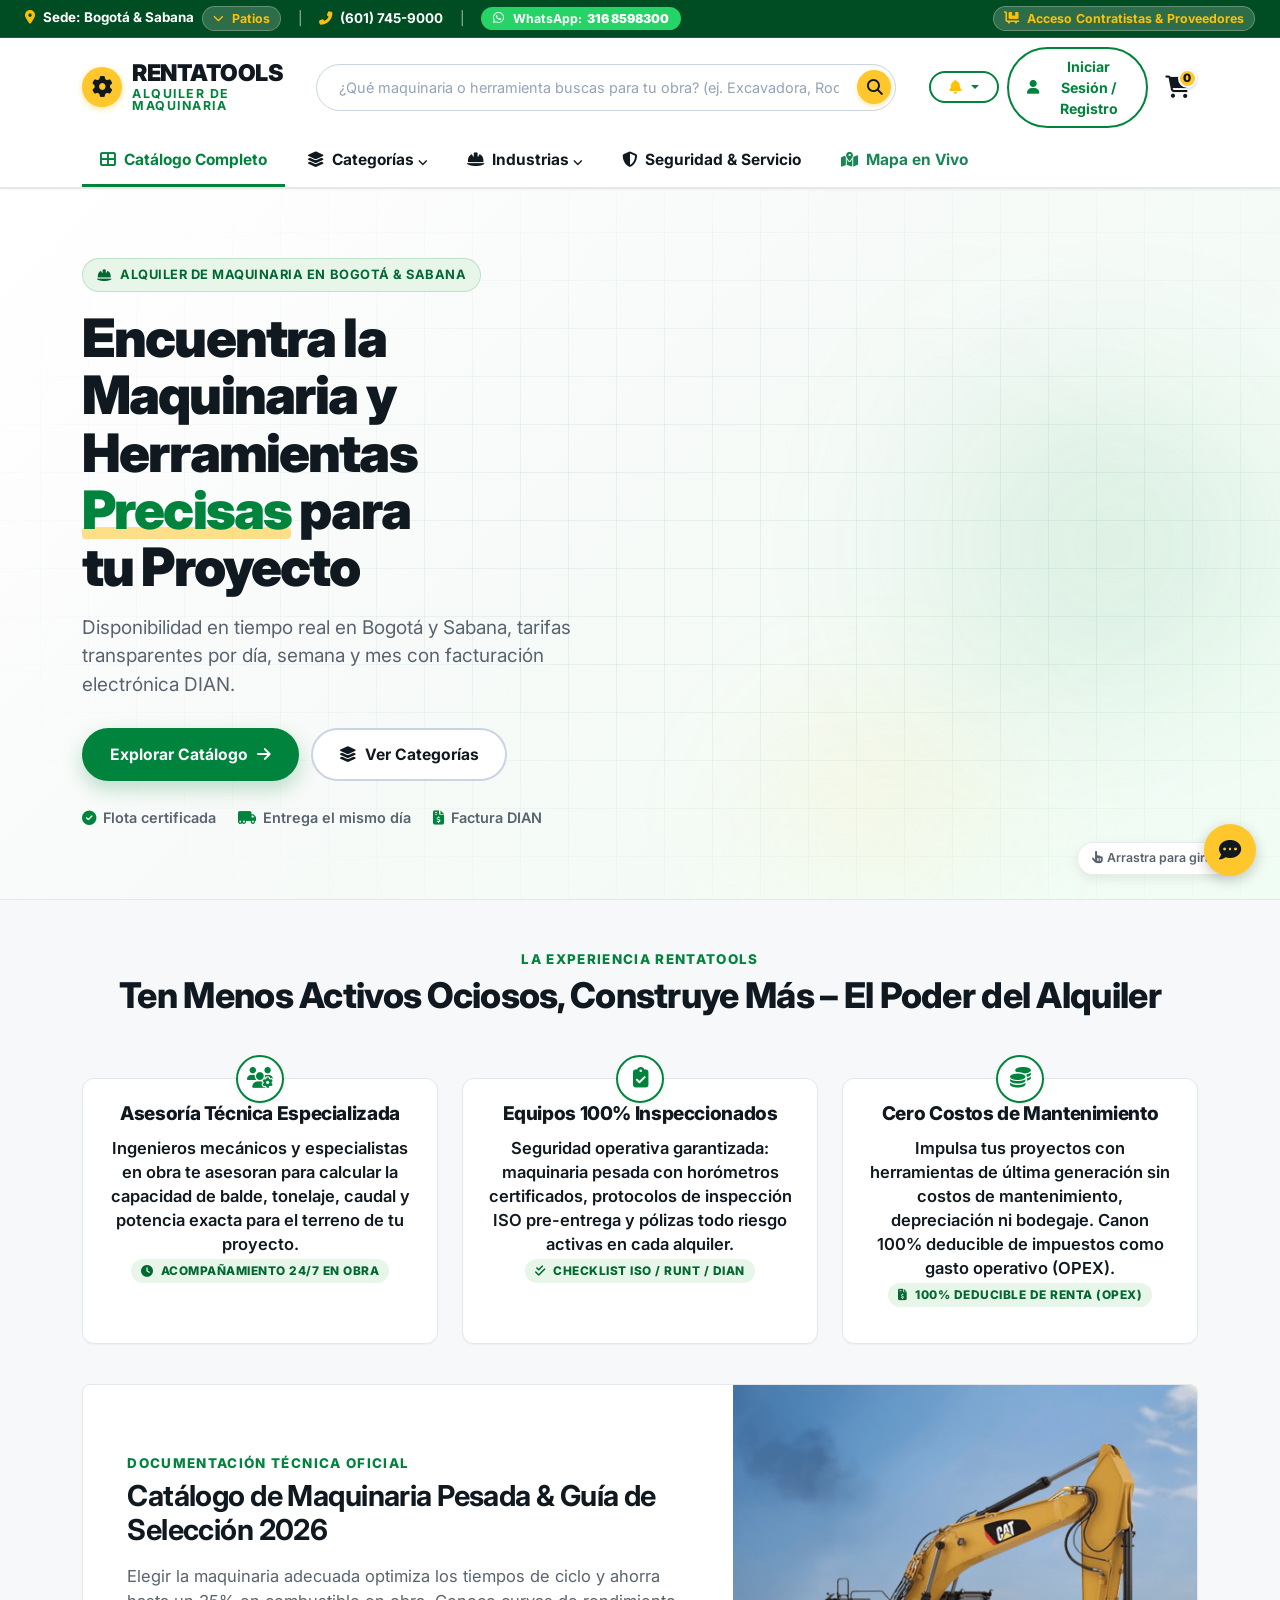
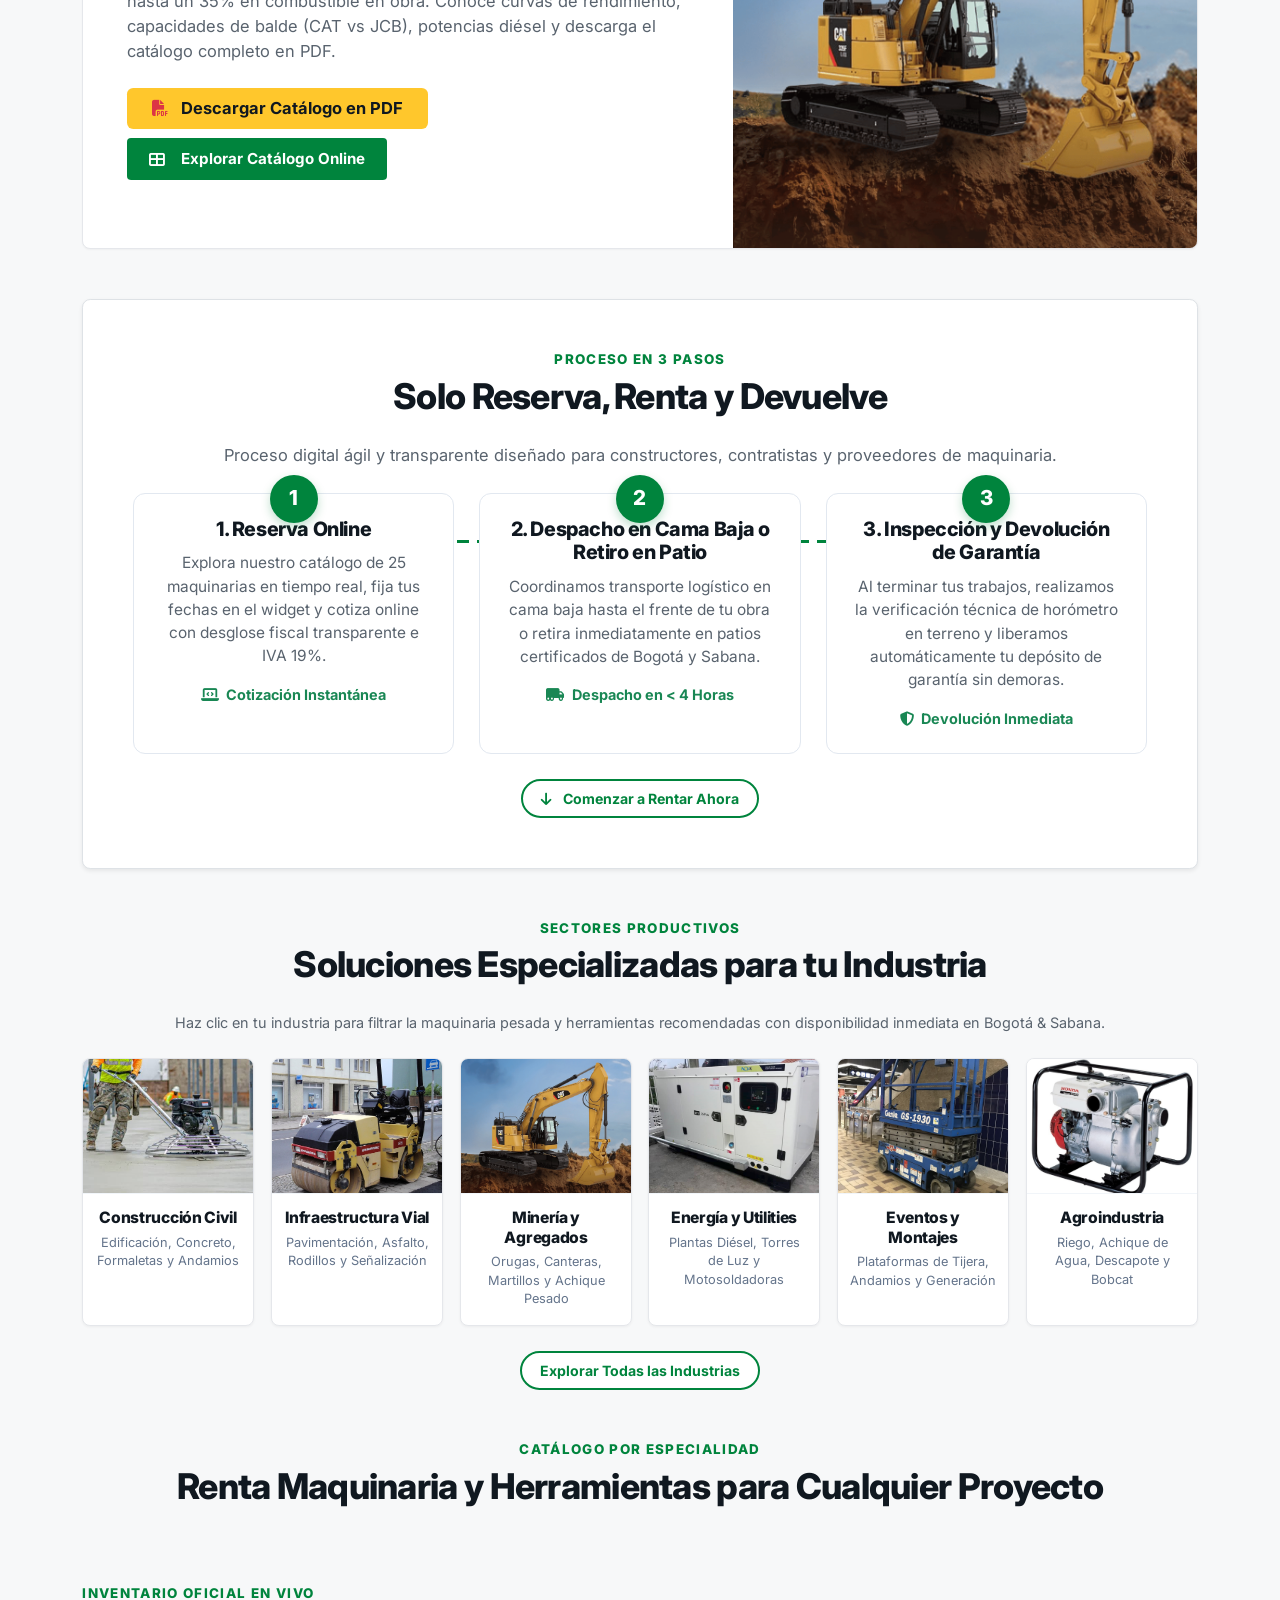
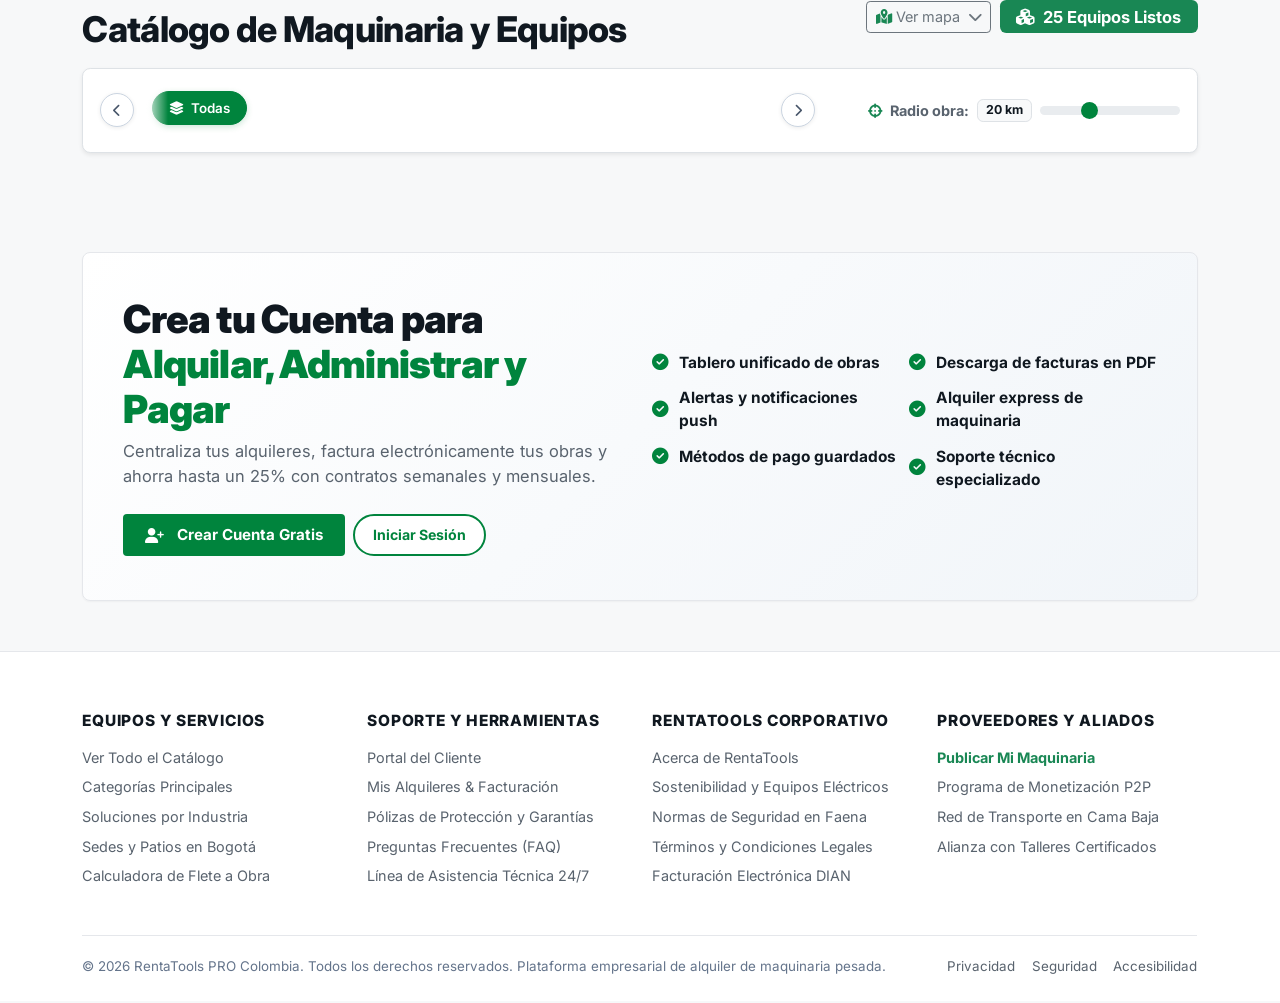
==== frontend/index.html @ a92c47b1 "perf(3d): optimize GLB with Draco compression and enhance Three.js rendering performance" ====
<!DOCTYPE html>
<html lang="es">
<head>
  <meta charset="UTF-8">
  <meta name="viewport" content="width=device-width, initial-scale=1.0">
  <title>RentaTools PRO | Alquiler de Maquinaria Pesada y Herramientas</title>

  <!-- Google Fonts: Inter -->
  <link rel="preconnect" href="https://fonts.googleapis.com">
  <link rel="preconnect" href="https://fonts.gstatic.com" crossorigin>
  <link href="https://fonts.googleapis.com/css2?family=Inter:wght@300;400;500;600;700;800;900&display=swap" rel="stylesheet">

  <!-- Bootstrap 5 CSS -->
  <link href="https://cdn.jsdelivr.net/npm/bootstrap@5.3.3/dist/css/bootstrap.min.css" rel="stylesheet">

  <!-- FontAwesome 6 -->
  <link rel="stylesheet" href="https://cdnjs.cloudflare.com/ajax/libs/font-awesome/6.5.1/css/all.min.css">

  <!-- Leaflet Map CSS -->
  <link rel="stylesheet" href="https://unpkg.com/leaflet@1.9.4/dist/leaflet.css" />

  <!-- SweetAlert2 CSS -->
  <link rel="stylesheet" href="https://cdn.jsdelivr.net/npm/sweetalert2@11/dist/sweetalert2.min.css">

  <!-- Estilos Base y Tema Sunbelt Rentals -->
  <link rel="stylesheet" href="css/style.css">
  <link rel="stylesheet" href="css/sunbelt-theme.css?v=3">

  <!-- Three.js (Modelo 3D del Hero) vía Import Map -->
  <script type="importmap">
    {
      "imports": {
        "three": "https://cdn.jsdelivr.net/npm/three@0.170.0/build/three.module.js",
        "three/addons/": "https://cdn.jsdelivr.net/npm/three@0.170.0/examples/jsm/"
      }
    }
  </script>
</head>
<body>

  <!-- ==================== 1. BARRA SUPERIOR DE UTILIDADES (UTILITY BAR) ==================== -->
  <div class="sb-utility-bar">
    <div class="container-fluid px-3 px-xl-4 d-flex justify-content-between align-items-center">
      <div class="d-flex align-items-center gap-2 gap-md-3 text-nowrap">
        <a href="#" onclick="App.showCoverageModal(); return false;" class="text-white text-decoration-none sb-utility-hover text-nowrap" title="Ver patios y zonas de cobertura en Bogotá y Sabana">
          <i class="fa fa-map-marker-alt text-warning me-1"></i>
          <span class="d-none d-sm-inline"><strong>Sede:</strong> </span><strong>Bogotá & Sabana</strong>
          <span class="sb-utility-badge text-warning ms-1 d-none d-sm-inline-flex"><i class="fa fa-chevron-down me-1" style="font-size: 0.65rem;"></i>Patios</span>
        </a>
        <span class="d-none d-md-inline text-white-50">|</span>
        <a href="tel:6017459000" class="text-white text-decoration-none d-none d-md-inline sb-utility-hover text-nowrap" title="Llamar a línea de atención en obras">
          <i class="fa fa-phone-alt text-warning me-1"></i> <span class="d-none d-xxl-inline">Línea Obras: </span><strong>(601) 745-9000</strong>
        </a>
        <span class="d-none d-lg-inline text-white-50">|</span>
        <a href="https://wa.me/573168598300?text=Hola,%20quisiera%20reportar%20un%20insidente%20con%20la%20pagina%20y/o%20con%20mi%20producto.%20Muchas%20gracias!!" target="_blank" rel="noopener" class="d-none d-lg-inline-flex sb-whatsapp-btn text-nowrap" title="Chatear con asesor técnico por WhatsApp">
          <i class="fab fa-whatsapp me-1"></i> WhatsApp: <strong>316 8598300</strong>
        </a>
      </div>
      <div class="d-flex align-items-center gap-2 gap-md-3 text-nowrap">
        <a href="#" onclick="App.navigateToSection('section-industries'); return false;" class="d-none d-xxl-inline text-white text-decoration-none sb-utility-hover text-nowrap">
          <i class="fa fa-hard-hat text-warning me-1"></i> Soluciones por Industria
        </a>
        <span class="d-none d-xxl-inline text-white-50">|</span>
        <a href="#" onclick="App.handleContractorQuickAccess(); return false;" class="sb-utility-badge text-warning text-decoration-none text-nowrap" title="Acceso para contratistas y empresas de maquinaria">
          <i class="fa fa-dolly-flatbed me-1"></i> <span class="d-none d-xl-inline">Acceso </span><span class="d-none d-md-inline">Contratistas & </span>Proveedores
        </a>
      </div>
    </div>
  </div>

  <!-- ==================== 2. NAVBAR PRINCIPAL (MAIN HEADER) ==================== -->
  <header class="sb-main-nav">
    <div class="container-xl py-2">
      <div class="d-flex align-items-center justify-content-between gap-3">
        
        <!-- Logo RentaTools -->
        <a class="sb-logo-container" href="#" onclick="App.switchView('catalog'); return false;">
          <div class="sb-logo-icon">
            <i class="fa fa-cog"></i>
          </div>
          <div class="sb-logo-text">
            RENTATOOLS
            <span>ALQUILER DE MAQUINARIA</span>
          </div>
        </a>

        <!-- Buscador Central Tipo Píldora -->
        <div class="sb-search-form d-none d-md-block flex-grow-1 mx-3">
          <input type="text" id="search-input" class="sb-search-input" placeholder="¿Qué maquinaria o herramienta buscas para tu obra? (ej. Excavadora, Rodillo, Planta)..." autocomplete="off">
          <button class="sb-search-btn" type="button" title="Buscar">
            <i class="fa fa-search"></i>
          </button>
        </div>

        <!-- Acciones del Usuario a la Derecha -->
        <div class="d-flex align-items-center gap-2">
          
          <!-- Campana de Notificaciones -->
          <div class="dropdown">
            <button class="btn btn-sb-pill-outline p-2 px-3 dropdown-toggle" type="button" id="notifDropdown" data-bs-toggle="dropdown" data-bs-auto-close="outside" aria-expanded="false">
              <i class="fa fa-bell text-warning"></i>
              <span id="notif-badge" class="badge bg-danger rounded-pill ms-1" style="display: none;">0</span>
            </button>
            <div class="dropdown-menu dropdown-menu-end shadow-lg p-0" style="min-width: 300px; border-radius: 8px;">
              <div class="d-flex justify-content-between align-items-center px-3 py-2 border-bottom">
                <strong class="small"><i class="fa fa-bell text-warning me-1"></i> Notificaciones</strong>
                <button type="button" class="btn btn-link btn-sm text-decoration-none p-0" onclick="RealtimeManager.clearNotifications(); return false;">
                  <small>Limpiar</small>
                </button>
              </div>
              <ul class="list-unstyled mb-0 p-2" id="notif-list" style="max-height: 250px; overflow-y: auto;">
                <li class="dropdown-item text-muted text-center py-2 small">Sin notificaciones</li>
              </ul>
            </div>
          </div>

          <!-- Acciones Invitado -->
          <div id="nav-guest-actions" class="d-flex gap-2">
            <button class="btn-sb-pill-outline" onclick="App.openAuthModal('login')">
              <i class="fa fa-user me-1"></i> Iniciar Sesión / Registro
            </button>
          </div>

          <!-- Botón rápido Añadir Maquinaria para Proveedor -->
          <button class="sb-nav-add-tool-pill d-none" id="nav-add-tool-btn" style="display: none !important;" onclick="App.openAddToolModal()">
            <i class="fa fa-plus-circle me-1"></i> Añadir Maquinaria
          </button>

          <!-- Acciones de Usuario Logueado (Menú Dinámico) -->
          <div id="nav-user-actions" class="dropdown" style="display: none;">
            <button class="btn btn-sb-pill-outline dropdown-toggle d-flex align-items-center gap-2" type="button" id="userMenuBtn" data-bs-toggle="dropdown" aria-expanded="false">
              <span class="badge rounded-circle d-flex align-items-center justify-content-center fw-bold" id="nav-user-avatar" style="width: 28px; height: 28px; background-color: var(--sb-green); color: #fff; font-size: 0.85rem;">U</span>
              <span class="text-truncate fw-bold" id="nav-user-short-name" style="max-width: 120px;">Usuario</span>
              <span id="nav-user-role-badge-pill" class="badge rounded-pill bg-light text-dark border ms-1" style="font-size: 0.7rem;">ROL</span>
            </button>
            <ul class="dropdown-menu dropdown-menu-end shadow-lg p-2" aria-labelledby="userMenuBtn" style="border-radius: 10px; min-width: 250px;">
              <li class="px-3 py-2 border-bottom mb-2 bg-light rounded-top">
                <div class="fw-bold text-dark text-truncate" id="nav-user-dropdown-name">Nombre de Usuario</div>
                <div class="d-flex justify-content-between align-items-center mt-1">
                  <span class="small text-muted text-truncate me-2" id="nav-user-dropdown-email">correo@rentatools.com</span>
                  <span id="nav-user-role-badge" class="badge bg-success">CLIENTE</span>
                </div>
              </li>
              <li id="dropdown-client-item">
                <a class="dropdown-item py-2 d-flex align-items-center gap-2" href="#" onclick="App.switchView('client-dashboard'); return false;">
                  <i class="fa fa-history text-success" style="width: 18px;"></i>
                  <span id="dropdown-client-label">Mis Alquileres & Facturas</span>
                </a>
              </li>
              <li id="dropdown-provider-item" style="display: none;">
                <a class="dropdown-item py-2 d-flex align-items-center gap-2" href="#" onclick="App.handleProviderDashboardAccess(); return false;">
                  <i class="fa fa-dolly-flatbed text-warning" style="width: 18px;"></i>
                  <span>Gestión Proveedor</span>
                </a>
              </li>
              <li id="dropdown-add-tool-item" style="display: none;">
                <a class="dropdown-item py-2 d-flex align-items-center gap-2 text-success fw-bold" href="#" onclick="App.handleAddToolAccess(); return false;">
                  <i class="fa fa-plus-circle" style="width: 18px;"></i>
                  <span>Añadir Maquinaria</span>
                </a>
              </li>
              <li id="dropdown-admin-item" style="display: none;">
                <a class="dropdown-item py-2 d-flex align-items-center gap-2 text-primary" href="#" onclick="App.switchView('admin-dashboard'); return false;">
                  <i class="fa fa-chart-line" style="width: 18px;"></i>
                  <span>Panel Administrador</span>
                </a>
              </li>
              <li><hr class="dropdown-divider my-2"></li>
              <li>
                <a class="dropdown-item py-2 d-flex align-items-center gap-2 text-danger fw-bold" href="#" onclick="App.logout(); return false;">
                  <i class="fa fa-sign-out-alt" style="width: 18px;"></i>
                  <span>Cerrar Sesión</span>
                </a>
              </li>
            </ul>
          </div>

          <!-- Carrito de Alquiler -->
          <a href="#" class="sb-cart-btn" onclick="App.openCartModal(); return false;" title="Ver mi carrito de alquiler">
            <i class="fa fa-shopping-cart"></i>
            <span class="sb-cart-badge" id="sb-cart-count">0</span>
          </a>

        </div>
      </div>
      <!-- Buscador en Móvil (Píldora con botón amarillo Sunbelt) -->
      <div class="d-md-none pt-2 pb-1">
        <div class="sb-search-form">
          <input type="text" id="search-input-mobile" class="sb-search-input" placeholder="¿Qué maquinaria o equipo buscas?..." oninput="const mVal = this.value; const s = document.getElementById('search-input'); if(s) s.value = mVal; App.filterTools(mVal);" autocomplete="off">
          <button class="sb-search-btn" type="button" title="Buscar" onclick="document.getElementById('search-input-mobile').focus();">
            <i class="fa fa-search"></i>
          </button>
        </div>
      </div>
    </div>

    <!-- ==================== 3. SUBNAV / MENÚ DE CATEGORÍAS ==================== -->
    <div class="sb-subnav">
      <div class="container-xl">
        <ul class="sb-subnav-list">
          <li><a href="#" class="sb-subnav-link active" onclick="App.navigateToSection('section-catalog'); return false;"><i class="fa fa-th-large me-1"></i> Catálogo Completo</a></li>
          <li class="sb-nav-hover-dropdown dropdown position-relative">
            <a href="#" class="sb-subnav-link" onclick="App.navigateToSection('section-directory'); return false;"><i class="fa fa-layer-group me-1"></i> Categorías ⌵</a>
            <ul class="dropdown-menu sb-nav-hover-menu shadow-lg" id="nav-categories-dropdown"></ul>
          </li>
          <li class="sb-nav-hover-dropdown dropdown position-relative">
            <a href="#" class="sb-subnav-link" onclick="App.navigateToSection('section-industries'); return false;"><i class="fa fa-hard-hat me-1"></i> Industrias ⌵</a>
            <ul class="dropdown-menu sb-nav-hover-menu shadow-lg" id="nav-industries-dropdown"></ul>
          </li>
          <li><a href="#" class="sb-subnav-link" onclick="App.navigateToSection('section-experience'); return false;"><i class="fa fa-shield-alt me-1"></i> Seguridad & Servicio</a></li>
          <li><a href="#" class="sb-subnav-link text-success fw-bold" onclick="App.navigateToSection('section-map'); return false;"><i class="fa fa-map-marked-alt me-1"></i> Mapa en Vivo</a></li>
          <li id="nav-client-tab-link" style="display: none;"><a href="#" class="sb-subnav-link" onclick="App.switchView('client-dashboard'); return false;">Mis Alquileres</a></li>
          <li id="nav-provider-tab-link" style="display: none;"><a href="#" class="sb-subnav-link text-warning fw-bold" onclick="App.switchView('provider-dashboard'); return false;">Portal Proveedor</a></li>
        </ul>
      </div>
    </div>
  </header>

  <!-- ==================== VISTA 1: CATÁLOGO Y HOME SUNBELT ==================== -->
  <div id="view-catalog" class="app-view">

    <!-- ==================== 4. HERO A PANTALLA COMPLETA CON RETROEXCAVADORA 3D ==================== -->
    <section class="sb-hero sb-hero-3d" id="sb-hero">
      <!-- Fondo minimalista: degradado de marca + cuadrícula técnica tenue + halos de luz -->
      <div class="sb-hero-bg" aria-hidden="true">
        <span class="sb-hero-glow sb-hero-glow-green"></span>
        <span class="sb-hero-glow sb-hero-glow-yellow"></span>
      </div>

      <!-- Escenario 3D interactivo (Three.js): abarca el lateral derecho de forma fluida sin división de columnas -->
      <div id="hero-3d-canvas" class="sb-hero-3d-stage" role="img" aria-label="Modelo 3D interactivo de una retroexcavadora"></div>

      <!-- Contenedor del contenido textual alineado a la izquierda -->
      <div class="container-xl sb-hero-container">
        <div class="sb-hero-copy">
          <span class="sb-hero-eyebrow sb-unfold-down"><i class="fa fa-hard-hat me-2"></i>Alquiler de maquinaria en Bogotá &amp; Sabana</span>
          <h1 class="sb-hero-title sb-unfold-down">Encuentra la Maquinaria y Herramientas <span class="sb-hero-highlight">Precisas</span> para tu Proyecto</h1>
          <p class="sb-hero-lead sb-unfold-lead">Disponibilidad en tiempo real en Bogotá y Sabana, tarifas transparentes por día, semana y mes con facturación electrónica DIAN.</p>

          <div class="sb-hero-actions sb-unfold-lead">
            <a href="#section-catalog" class="sb-hero-btn sb-hero-btn-primary" onclick="App.navigateToSection('section-catalog'); return false;">
              Explorar Catálogo <i class="fa fa-arrow-right ms-2"></i>
            </a>
            <a href="#section-directory" class="sb-hero-btn sb-hero-btn-outline" onclick="App.navigateToSection('section-directory'); return false;">
              <i class="fa fa-layer-group me-2"></i>Ver Categorías
            </a>
          </div>

          <ul class="sb-hero-trust sb-unfold-lead">
            <li><i class="fa fa-check-circle"></i> Flota certificada</li>
            <li><i class="fa fa-truck-moving"></i> Entrega el mismo día</li>
            <li><i class="fa fa-file-invoice-dollar"></i> Factura DIAN</li>
          </ul>
        </div>
      </div>

      <span class="sb-hero-3d-hint" aria-hidden="true"><i class="fa fa-hand-pointer me-1"></i>Arrastra para girar</span>
    </section>

    <main class="container-xl my-5">

      <!-- ==================== 6. SECCIÓN "THE RENTATOOLS EXPERIENCE" ==================== -->
      <section class="mb-5" id="section-experience">
        <div class="text-center mb-4">
          <span class="sb-section-eyebrow">LA EXPERIENCIA RENTATOOLS</span>
          <h2 class="sb-section-title">Ten Menos Activos Ociosos, Construye Más – El Poder del Alquiler</h2>
        </div>

        <div class="row g-4 sb-value-cards-container">
          <!-- Tarjeta 1: Asesoría Técnica -->
          <div class="col-12 col-md-4">
            <div class="sb-value-card">
              <div class="sb-value-icon-circle">
                <i class="fa fa-users-cog"></i>
              </div>
              <h4 class="sb-value-title">Asesoría Técnica Especializada</h4>
              <p class="sb-value-card-text">Ingenieros mecánicos y especialistas en obra te asesoran para calcular la capacidad de balde, tonelaje, caudal y potencia exacta para el terreno de tu proyecto.</p>
              <span class="sb-value-tag"><i class="fa fa-clock me-1"></i> Acompañamiento 24/7 en Obra</span>
            </div>
          </div>

          <!-- Tarjeta 2: Equipos Inspeccionados -->
          <div class="col-12 col-md-4">
            <div class="sb-value-card">
              <div class="sb-value-icon-circle">
                <i class="fa fa-clipboard-check"></i>
              </div>
              <h4 class="sb-value-title">Equipos 100% Inspeccionados</h4>
              <p class="sb-value-card-text">Seguridad operativa garantizada: maquinaria pesada con horómetros certificados, protocolos de inspección ISO pre-entrega y pólizas todo riesgo activas en cada alquiler.</p>
              <span class="sb-value-tag"><i class="fa fa-check-double me-1"></i> Checklist ISO / RUNT / DIAN</span>
            </div>
          </div>

          <!-- Tarjeta 3: Cero Mantenimiento -->
          <div class="col-12 col-md-4">
            <div class="sb-value-card">
              <div class="sb-value-icon-circle">
                <i class="fa fa-coins"></i>
              </div>
              <h4 class="sb-value-title">Cero Costos de Mantenimiento</h4>
              <p class="sb-value-card-text">Impulsa tus proyectos con herramientas de última generación sin costos de mantenimiento, depreciación ni bodegaje. Canon 100% deducible de impuestos como gasto operativo (OPEX).</p>
              <span class="sb-value-tag"><i class="fa fa-file-invoice-dollar me-1"></i> 100% Deducible de Renta (OPEX)</span>
            </div>
          </div>
        </div>

        <!-- Split Banner Guía Técnica & Descarga Catálogo PDF -->
        <div class="sb-split-banner">
          <div class="row g-0 align-items-center">
            <div class="col-12 col-md-7 sb-split-banner-content">
              <span class="sb-section-eyebrow">DOCUMENTACIÓN TÉCNICA OFICIAL</span>
              <h3 class="fw-bold text-dark mb-3">Catálogo de Maquinaria Pesada & Guía de Selección 2026</h3>
              <p class="text-muted mb-4">Elegir la maquinaria adecuada optimiza los tiempos de ciclo y ahorra hasta un 35% en combustible en obra. Conoce curvas de rendimiento, capacidades de balde (CAT vs JCB), potencias diésel y descarga el catálogo completo en PDF.</p>
              <div class="d-flex flex-wrap gap-2">
                <button type="button" class="btn btn-sb-yellow text-dark fw-bold px-4 py-2" onclick="App.downloadCatalogPdf()">
                  <i class="fa fa-file-pdf text-danger me-2"></i> Descargar Catálogo en PDF
                </button>
                <a href="#section-catalog" class="btn btn-sb-green px-4 py-2">
                  <i class="fa fa-th-large me-2"></i> Explorar Catálogo Online
                </a>
              </div>
            </div>
            <div class="col-12 col-md-5">
              <img src="assets/img/machinery/Retroexcavadora-Oruga-CAT-320D.png" alt="Excavadora de Oruga CAT 320D" class="sb-split-banner-img">
            </div>
          </div>
        </div>
      </section>

      <!-- ==================== 7. SECCIÓN "JUST RESERVE, RENT AND RETURN" (TIMELINE) ==================== -->
      <section class="sb-steps-section bg-white p-4 p-md-5 rounded-3 border mb-5 shadow-sm">
        <div class="text-center mb-4">
          <span class="sb-section-eyebrow">PROCESO EN 3 PASOS</span>
          <h2 class="sb-section-title">Solo Reserva, Renta y Devuelve</h2>
          <p class="text-muted">Proceso digital ágil y transparente diseñado para constructores, contratistas y proveedores de maquinaria.</p>
        </div>

        <div class="row g-4 sb-steps-timeline">
          <!-- Paso 1 -->
          <div class="col-12 col-md-4">
            <div class="sb-step-card">
              <div class="sb-step-badge">1</div>
              <h4 class="sb-step-title">1. Reserva Online</h4>
              <p class="sb-step-desc">Explora nuestro catálogo de 25 maquinarias en tiempo real, fija tus fechas en el widget y cotiza online con desglose fiscal transparente e IVA 19%.</p>
              <div class="mt-3 text-success small fw-bold"><i class="fa fa-laptop-code me-1"></i> Cotización Instantánea</div>
            </div>
          </div>
          <!-- Paso 2 -->
          <div class="col-12 col-md-4">
            <div class="sb-step-card">
              <div class="sb-step-badge">2</div>
              <h4 class="sb-step-title">2. Despacho en Cama Baja o Retiro en Patio</h4>
              <p class="sb-step-desc">Coordinamos transporte logístico en cama baja hasta el frente de tu obra o retira inmediatamente en patios certificados de Bogotá y Sabana.</p>
              <div class="mt-3 text-success small fw-bold"><i class="fa fa-truck-moving me-1"></i> Despacho en &lt; 4 Horas</div>
            </div>
          </div>
          <!-- Paso 3 -->
          <div class="col-12 col-md-4">
            <div class="sb-step-card">
              <div class="sb-step-badge">3</div>
              <h4 class="sb-step-title">3. Inspección y Devolución de Garantía</h4>
              <p class="sb-step-desc">Al terminar tus trabajos, realizamos la verificación técnica de horómetro en terreno y liberamos automáticamente tu depósito de garantía sin demoras.</p>
              <div class="mt-3 text-success small fw-bold"><i class="fa fa-shield-alt me-1"></i> Devolución Inmediata</div>
            </div>
          </div>
        </div>

        <div class="text-center mt-4">
          <a href="#section-catalog" class="btn-sb-pill-outline px-4 py-2">
            <i class="fa fa-arrow-down me-1"></i> Comenzar a Rentar Ahora
          </a>
        </div>
      </section>

      <!-- ==================== 8. SOLUCIONES POR INDUSTRIA (6 TARJETAS INTERACTIVAS) ==================== -->
      <section class="mb-5" id="section-industries">
        <div class="text-center mb-4">
          <span class="sb-section-eyebrow">SECTORES PRODUCTIVOS</span>
          <h2 class="sb-section-title">Soluciones Especializadas para tu Industria</h2>
          <p class="text-muted small">Haz clic en tu industria para filtrar la maquinaria pesada y herramientas recomendadas con disponibilidad inmediata en Bogotá & Sabana.</p>
        </div>

        <div class="row g-3">
          <!-- 1. Construcción Civil -->
          <div class="col-6 col-md-4 col-lg-2">
            <div class="sb-industry-card sb-unfold-item" style="--unfold-delay: 0ms;" data-industry="construccion-civil" onclick="App.filterByIndustry('construccion-civil')">
              <div class="sb-industry-img-wrap">
                <img src="assets/img/machinery/allanadora-concreto.jpeg" alt="Construcción Civil" class="sb-industry-img">
              </div>
              <div class="sb-industry-body">
                <h5 class="sb-industry-title">Construcción Civil</h5>
                <p class="sb-industry-subtitle">Edificación, Concreto, Formaletas y Andamios</p>
              </div>
            </div>
          </div>

          <!-- 2. Infraestructura Vial -->
          <div class="col-6 col-md-4 col-lg-2">
            <div class="sb-industry-card sb-unfold-item" style="--unfold-delay: 70ms;" data-industry="infraestructura-vial" onclick="App.filterByIndustry('infraestructura-vial')">
              <div class="sb-industry-img-wrap">
                <img src="assets/img/machinery/rodillo-compactador.jpg" alt="Infraestructura Vial" class="sb-industry-img">
              </div>
              <div class="sb-industry-body">
                <h5 class="sb-industry-title">Infraestructura Vial</h5>
                <p class="sb-industry-subtitle">Pavimentación, Asfalto, Rodillos y Señalización</p>
              </div>
            </div>
          </div>

          <!-- 3. Minería y Agregados -->
          <div class="col-6 col-md-4 col-lg-2">
            <div class="sb-industry-card sb-unfold-item" style="--unfold-delay: 140ms;" data-industry="mineria-agregados" onclick="App.filterByIndustry('mineria-agregados')">
              <div class="sb-industry-img-wrap">
                <img src="assets/img/machinery/Retroexcavadora-Oruga-CAT-320D.png" alt="Minería y Agregados" class="sb-industry-img">
              </div>
              <div class="sb-industry-body">
                <h5 class="sb-industry-title">Minería y Agregados</h5>
                <p class="sb-industry-subtitle">Orugas, Canteras, Martillos y Achique Pesado</p>
              </div>
            </div>
          </div>

          <!-- 4. Energía y Utilities -->
          <div class="col-6 col-md-4 col-lg-2">
            <div class="sb-industry-card sb-unfold-item" style="--unfold-delay: 210ms;" data-industry="energia-utilities" onclick="App.filterByIndustry('energia-utilities')">
              <div class="sb-industry-img-wrap">
                <img src="assets/img/machinery/planta-electrica-cummins.jpg" alt="Energía y Utilities" class="sb-industry-img">
              </div>
              <div class="sb-industry-body">
                <h5 class="sb-industry-title">Energía y Utilities</h5>
                <p class="sb-industry-subtitle">Plantas Diésel, Torres de Luz y Motosoldadoras</p>
              </div>
            </div>
          </div>

          <!-- 5. Eventos y Montajes -->
          <div class="col-6 col-md-4 col-lg-2">
            <div class="sb-industry-card sb-unfold-item" style="--unfold-delay: 280ms;" data-industry="eventos-montajes" onclick="App.filterByIndustry('eventos-montajes')">
              <div class="sb-industry-img-wrap">
                <img src="assets/img/machinery/plataforma-tijera.jpg" alt="Eventos y Montajes" class="sb-industry-img">
              </div>
              <div class="sb-industry-body">
                <h5 class="sb-industry-title">Eventos y Montajes</h5>
                <p class="sb-industry-subtitle">Plataformas de Tijera, Andamios y Generación</p>
              </div>
            </div>
          </div>

          <!-- 6. Agroindustria -->
          <div class="col-6 col-md-4 col-lg-2">
            <div class="sb-industry-card sb-unfold-item" style="--unfold-delay: 350ms;" data-industry="agroindustria" onclick="App.filterByIndustry('agroindustria')">
              <div class="sb-industry-img-wrap">
                <img src="assets/img/machinery/motobomba-lodos.jpg" alt="Agroindustria" class="sb-industry-img">
              </div>
              <div class="sb-industry-body">
                <h5 class="sb-industry-title">Agroindustria</h5>
                <p class="sb-industry-subtitle">Riego, Achique de Agua, Descapote y Bobcat</p>
              </div>
            </div>
          </div>
        </div>

        <div class="text-center mt-4">
          <a href="#" onclick="App.navigateToSection('section-catalog'); return false;" class="btn-sb-pill-outline px-4 py-2">
            Explorar Todas las Industrias
          </a>
        </div>
      </section>

      <!-- ==================== 9. DIRECTORIO VISUAL DE CATEGORÍAS (GRID) ==================== -->
      <section class="mb-5" id="section-directory">
        <div class="text-center mb-3">
          <span class="sb-section-eyebrow">CATÁLOGO POR ESPECIALIDAD</span>
          <h2 class="sb-section-title">Renta Maquinaria y Herramientas para Cualquier Proyecto</h2>
        </div>

        <!-- Grid de Categorías Dinámicas / Frecuentes -->
        <div class="sb-category-grid" id="sb-category-grid">
          <!-- Renderizado dinámicamente o con categorías oficiales -->
        </div>
      </section>

      <!-- ==================== 10. CATÁLOGO EN TIEMPO REAL (HORIZONTE SUNBELT) ==================== -->
      <section class="mb-5" id="section-catalog">
        <div class="d-flex justify-content-between align-items-center mb-3 flex-wrap gap-2">
          <div>
            <span class="sb-section-eyebrow">INVENTARIO OFICIAL EN VIVO</span>
            <h2 class="sb-section-title mb-0">Catálogo de Maquinaria y Equipos</h2>
          </div>
          <div class="d-flex align-items-center gap-2">
            <button class="btn btn-outline-secondary btn-sm d-flex align-items-center gap-1" type="button" data-bs-toggle="collapse" data-bs-target="#map-collapse-container" aria-expanded="false" aria-controls="map-collapse-container" id="btn-toggle-map">
              <i class="fa fa-map-marked-alt text-success"></i>
              <span id="map-toggle-status">Ver mapa</span>
              <i class="fa fa-chevron-down ms-1" id="map-toggle-chevron"></i>
            </button>
            <span class="badge bg-success px-3 py-2 fs-6">
              <i class="fa fa-cubes me-1"></i> <span id="tools-counter-num">25</span> Equipos Listos
            </span>
          </div>
        </div>

        <!-- Filtros Rápidos y Radio de Cobertura -->
        <div class="bg-white border rounded-3 p-3 mb-4 shadow-sm">
          <div class="row g-3 align-items-center">
            <!-- Píldoras de Categorías con navegación suave y sin scrollbar visible -->
            <div class="col-12 col-lg-8">
              <div class="category-pills-wrapper">
                <button class="sb-pill-nav-btn sb-pill-nav-prev" type="button" aria-label="Anterior" onclick="App.scrollCategoryPills(-220)" title="Ver categorías anteriores" style="display: inline-flex; align-items: center; justify-content: center; width: 34px; height: 34px; min-width: 34px; border-radius: 50%; border: 1px solid #cbd5e1; background: #ffffff; color: #475569; cursor: pointer; flex-shrink: 0; box-shadow: 0 1px 3px rgba(0,0,0,0.1); padding: 0;">
                  <i class="fa fa-chevron-left" aria-hidden="true"></i>
                </button>
                <div class="category-pills-scroll-area">
                  <div class="category-pills" id="category-pills-container" style="overflow-x: auto; scrollbar-width: none; -ms-overflow-style: none;">
                    <div class="category-pill active" data-category="TODAS"><i class="fa fa-layer-group me-1"></i> Todas</div>
                  </div>
                </div>
                <button class="sb-pill-nav-btn sb-pill-nav-next" type="button" aria-label="Siguiente" onclick="App.scrollCategoryPills(220)" title="Ver más categorías" style="display: inline-flex; align-items: center; justify-content: center; width: 34px; height: 34px; min-width: 34px; border-radius: 50%; border: 1px solid #cbd5e1; background: #ffffff; color: #475569; cursor: pointer; flex-shrink: 0; box-shadow: 0 1px 3px rgba(0,0,0,0.1); padding: 0;">
                  <i class="fa fa-chevron-right" aria-hidden="true"></i>
                </button>
              </div>
            </div>

            <!-- Slider Cobertura Geográfica -->
            <div class="col-12 col-lg-4">
              <div class="d-flex align-items-center justify-content-lg-end gap-2">
                <span class="small text-muted fw-bold"><i class="fa fa-crosshairs text-success me-1"></i> Radio obra:</span>
                <span id="radius-value" class="badge bg-light text-dark border fw-bold">20 km</span>
                <input type="range" class="form-range" id="radius-slider" min="5" max="50" step="5" value="20" style="max-width: 140px;">
              </div>
            </div>
          </div>
        </div>

        <!-- Contenedor Desplegable del Mapa -->
        <div class="collapse mb-4" id="map-collapse-container">
          <div class="bg-white p-3 rounded-3 border shadow-sm">
            <div class="d-flex justify-content-between align-items-center mb-2 flex-wrap gap-2">
              <div>
                <strong class="text-dark"><i class="fa fa-map-pin text-success me-2"></i>Ubicación de Equipos y Cobertura en Bogotá</strong>
                <div class="small text-muted">El círculo azul delimita el radio de entrega desde tu obra real. Ubica tus equipos contratados y disponibles.</div>
              </div>
              <div class="d-flex align-items-center gap-2 small flex-wrap">
                <button type="button" class="btn btn-sm btn-outline-info text-dark fw-bold px-3 py-1 shadow-sm" onclick="MapManager.requestRealLocation(true)" title="Solicitar permisos de ubicación y centrar el mapa en tu obra actual">
                  <i class="fa fa-crosshairs text-info me-1"></i> Detectar mi ubicación real (GPS)
                </button>
                <span class="badge bg-info bg-opacity-10 text-dark border border-info border-opacity-25 py-1 px-2">
                  <i class="fa fa-circle text-info me-1 small"></i> Círculo Azul: Tu Obra y Radio
                </span>
                <span class="badge bg-success bg-opacity-10 text-success border border-success border-opacity-25 py-1 px-2">
                  <i class="fa fa-circle text-success me-1 small"></i> A tu disposición (Arriendo activo)
                </span>
                <span class="badge bg-warning bg-opacity-10 text-warning text-dark border border-warning border-opacity-25 py-1 px-2">
                  <i class="fa fa-circle text-warning me-1 small"></i> Disponible para cotizar
                </span>
              </div>
            </div>
            <div id="map-container" style="height: 380px; border-radius: 8px;"></div>
          </div>
        </div>

        <!-- Banner Informativo de Filtro por Industria -->
        <div id="industry-active-banner" class="alert alert-success d-flex justify-content-between align-items-center mb-4 shadow-sm" style="display: none !important;">
          <div class="d-flex align-items-center gap-2">
            <i class="fa fa-filter text-success fa-lg"></i>
            <span>Filtrando por Sector: <strong id="industry-banner-title">Construcción Civil</strong> (<span id="industry-banner-count" class="badge bg-success">0</span> maquinarias y equipos encontrados)</span>
          </div>
          <button type="button" class="btn btn-sm btn-outline-success fw-bold" onclick="App.clearIndustryFilter()">
            <i class="fa fa-times me-1"></i> Mostrar Todo el Catálogo
          </button>
        </div>

        <!-- LISTA DE MAQUINARIA (RENDERIZADO ESTILO SUNBELT ROW CARDS) -->
        <div class="sb-tools-container" id="tools-grid">
          <!-- Renderizado dinámicamente con JavaScript -->
        </div>

        <!-- Paginación del Catálogo -->
        <div id="tools-pagination" class="sb-pagination-wrapper d-flex justify-content-center align-items-center gap-2 mt-4 mb-3 flex-wrap"></div>
      </section>

      <!-- ==================== 11. BANNER DE FIDELIZACIÓN ("RENT, MANAGE, PAY") ==================== -->
      <section class="sb-account-banner" id="sb-account-banner-cta">
        <div class="row align-items-center">
          <div class="col-12 col-md-6 mb-4 mb-md-0">
            <h2 class="sb-account-title">
              Crea tu Cuenta para
              <span>Alquilar, Administrar y Pagar</span>
            </h2>
            <p class="text-muted mt-2 mb-4">Centraliza tus alquileres, factura electrónicamente tus obras y ahorra hasta un 25% con contratos semanales y mensuales.</p>
            <div class="d-flex gap-2 flex-wrap">
              <button class="btn btn-sb-green px-4 py-2" onclick="App.openAuthModal('register')">
                <i class="fa fa-user-plus me-1"></i> Crear Cuenta Gratis
              </button>
              <button class="btn-sb-pill-outline px-4 py-2" onclick="App.openAuthModal('login')">
                Iniciar Sesión
              </button>
            </div>
          </div>
          <div class="col-12 col-md-6">
            <div class="row g-2">
              <div class="col-sm-6">
                <div class="sb-benefit-item"><i class="fa fa-check-circle"></i> Tablero unificado de obras</div>
                <div class="sb-benefit-item"><i class="fa fa-check-circle"></i> Alertas y notificaciones push</div>
                <div class="sb-benefit-item"><i class="fa fa-check-circle"></i> Métodos de pago guardados</div>
              </div>
              <div class="col-sm-6">
                <div class="sb-benefit-item"><i class="fa fa-check-circle"></i> Descarga de facturas en PDF</div>
                <div class="sb-benefit-item"><i class="fa fa-check-circle"></i> Alquiler express de maquinaria</div>
                <div class="sb-benefit-item"><i class="fa fa-check-circle"></i> Soporte técnico especializado</div>
              </div>
            </div>
          </div>
        </div>
      </section>

    </main>

  </div>

  <!-- ==================== VISTA 2: DASHBOARD CLIENTE (ALQUILERES & FACTURAS) ==================== -->
  <div id="view-client-dashboard" class="app-view container-xl my-4" style="display: none;">
    <div class="bg-white border rounded-3 p-4 mb-4 shadow-sm">
      <div class="d-flex justify-content-between align-items-center mb-3">
        <div>
          <h3 class="fw-bold text-dark mb-1"><i class="fa fa-file-invoice text-success me-2"></i>Mis Alquileres & Facturación</h3>
          <p class="text-muted small mb-0">Consulta el estado de tus alquileres, confirma reservas y descarga tus facturas electrónicas oficiales en PDF.</p>
        </div>
        <button class="btn-sb-pill-outline" onclick="App.switchView('catalog')">
          <i class="fa fa-arrow-left me-1"></i> Volver al Catálogo
        </button>
      </div>

      <div class="table-responsive">
        <table class="table table-hover align-middle mb-0">
          <thead class="table-light">
            <tr>
              <th># RESERVA</th>
              <th>EQUIPO / MAQUINARIA</th>
              <th>PERIODO</th>
              <th>TOTAL FACTURADO</th>
              <th>ESTADO</th>
              <th>FACTURA PDF</th>
            </tr>
          </thead>
          <tbody id="client-rentals-list">
            <!-- Renderizado dinámicamente -->
          </tbody>
        </table>
      </div>
    </div>
  </div>

  <!-- ==================== VISTA 3: DASHBOARD PROVEEDOR ==================== -->
  <div id="view-provider-dashboard" class="app-view container-xl my-4" style="display: none;">
    <div class="bg-white border rounded-3 p-4 mb-4 shadow-sm">
      <div class="d-flex justify-content-between align-items-center mb-4 flex-wrap gap-2">
        <div>
          <h3 class="fw-bold text-dark mb-1"><i class="fa fa-dolly text-warning me-2"></i>Panel de Control del Proveedor</h3>
          <p class="text-muted small mb-0">Gestión de inventario de maquinaria, aprobación de arriendos entrantes y recepción de equipos.</p>
        </div>
        <div class="d-flex gap-2">
          <button class="btn btn-sb-green" onclick="App.openAddToolModal()">
            <i class="fa fa-plus-circle me-1"></i> Publicar Nueva Maquinaria
          </button>
          <button class="btn-sb-pill-outline" onclick="App.switchView('catalog')">
            <i class="fa fa-arrow-left me-1"></i> Catálogo
          </button>
        </div>
      </div>

      <!-- MAPA GEOESPACIAL DE FLOTA DEL PROVEEDOR -->
      <div class="bg-white border rounded-3 p-3 mb-4 shadow-sm provider-map-card">
        <div class="d-flex justify-content-between align-items-center mb-3 flex-wrap gap-2">
          <div>
            <h5 class="fw-bold text-dark mb-1">
              <i class="fa fa-map-marked-alt text-success me-2"></i>Mapa de Flota y Dispersión en Obra
            </h5>
            <p class="text-muted small mb-0">
              Ubicación de tu maquinaria. Equipos en verde están en patio listos para renta; equipos en naranja están alquilados en obra (haz clic sobre ellos para ver los datos completos del cliente que los alquiló).
            </p>
          </div>
          <div class="d-flex align-items-center gap-2 small flex-wrap">
            <span class="badge bg-success bg-opacity-10 text-success border border-success border-opacity-25 py-1 px-2">
              <i class="fa fa-circle text-success me-1 small"></i> En Patio / Disponible
            </span>
            <span class="badge bg-warning bg-opacity-10 text-warning text-dark border border-warning border-opacity-25 py-1 px-2">
              <i class="fa fa-circle text-warning me-1 small"></i> En Obra / Alquilada (Clic para ver Cliente)
            </span>
          </div>
        </div>
        <div id="provider-map-container" style="height: 420px; border-radius: 8px; z-index: 1;"></div>
      </div>
      <div class="d-flex justify-content-between align-items-center mb-3 flex-wrap gap-2">
        <div>
          <h5 class="fw-bold text-dark mb-0"><i class="fa fa-list-check text-success me-2"></i>Historial y Solicitudes de Alquiler</h5>
          <span class="text-muted small">Revisa tus solicitudes activas, pendientes de aprobación y el historial de devoluciones</span>
        </div>
        <div class="btn-group btn-group-sm" role="group">
          <button type="button" class="btn btn-outline-secondary active fw-semibold" id="btn-filter-prov-all" onclick="App.filterProviderRequests('ALL')">Todas (<span id="prov-count-all">0</span>)</button>
          <button type="button" class="btn btn-outline-warning fw-semibold" id="btn-filter-prov-active" onclick="App.filterProviderRequests('ACTIVE')"><i class="fa fa-hard-hat me-1"></i>En Obra (<span id="prov-count-active">0</span>)</button>
          <button type="button" class="btn btn-outline-info fw-semibold" id="btn-filter-prov-pending" onclick="App.filterProviderRequests('PENDING')"><i class="fa fa-clock me-1"></i>Por Aprobar (<span id="prov-count-pending">0</span>)</button>
          <button type="button" class="btn btn-outline-secondary" id="btn-filter-prov-completed" onclick="App.filterProviderRequests('COMPLETED')">Completadas (<span id="prov-count-completed">0</span>)</button>
        </div>
      </div>

      <div class="table-responsive">
        <table class="table table-hover align-middle mb-0">
          <thead class="table-light">
            <tr>
              <th># ID</th>
              <th>EQUIPO</th>
              <th>CLIENTE</th>
              <th>DÍAS</th>
              <th>VALOR TOTAL</th>
              <th>ESTADO</th>
              <th>ACCIONES</th>
            </tr>
          </thead>
          <tbody id="provider-requests-list">
            <!-- Renderizado dinámicamente -->
          </tbody>
        </table>
      </div>
    </div>
  </div>

  <!-- ==================== VISTA 4: DASHBOARD ADMINISTRADOR ==================== -->
  <div id="view-admin-dashboard" class="app-view container-xl my-4" style="display: none;">
    <div class="bg-white border rounded-3 p-4 mb-4 shadow-sm">
      <div class="d-flex justify-content-between align-items-center mb-4">
        <div>
          <h3 class="fw-bold text-dark mb-1"><i class="fa fa-chart-pie text-success me-2"></i>Métricas de Negocio & KPIs Globales</h3>
          <p class="text-muted small mb-0">Visión gerencial de ingresos, ocupación de flota y actividad en tiempo real.</p>
        </div>
        <button class="btn-sb-pill-outline" onclick="App.switchView('catalog')">
          <i class="fa fa-arrow-left me-1"></i> Catálogo
        </button>
      </div>

      <div class="row g-3 mb-4">
        <div class="col-12 col-sm-6 col-xl-3">
          <div class="p-3 border rounded-3 bg-light">
            <span class="text-muted small text-uppercase fw-bold">Ingresos Totales</span>
            <div class="h3 fw-bold text-success mb-1" id="admin-total-revenue">$ 18.450.000</div>
            <span class="small text-success"><i class="fa fa-arrow-up me-1"></i>+14.2% este mes</span>
          </div>
        </div>
        <div class="col-12 col-sm-6 col-xl-3">
          <div class="p-3 border rounded-3 bg-light">
            <span class="text-muted small text-uppercase fw-bold">Alquileres Activos</span>
            <div class="h3 fw-bold text-primary mb-1" id="admin-active-rentals">14</div>
            <span class="small text-muted">En obra actualmente</span>
          </div>
        </div>
        <div class="col-12 col-sm-6 col-xl-3">
          <div class="p-3 border rounded-3 bg-light">
            <span class="text-muted small text-uppercase fw-bold">Tasa de Ocupación</span>
            <div class="h3 fw-bold text-dark mb-1" id="admin-occupancy">76.5%</div>
            <span class="small text-warning fw-bold">Flota en operación</span>
          </div>
        </div>
        <div class="col-12 col-sm-6 col-xl-3">
          <div class="p-3 border rounded-3 bg-light">
            <span class="text-muted small text-uppercase fw-bold">Usuarios Registrados</span>
            <div class="h3 fw-bold text-info mb-1" id="admin-total-users">45</div>
            <span class="small text-muted">Clientes y Proveedores</span>
          </div>
      </div>

      <!-- MAPA GLOBAL DE TELEMETRÍA Y CONTROL DE FLOTA (ADMIN) -->
      <div class="bg-white border rounded-3 p-3 mb-4 shadow-sm admin-map-card">
        <div class="d-flex justify-content-between align-items-center mb-3 flex-wrap gap-2">
          <div>
            <h5 class="fw-bold text-dark mb-1">
              <i class="fa fa-satellite-dish text-primary me-2"></i>Centro de Control Geoespacial & Monitoreo Global de Flota
            </h5>
            <p class="text-muted small mb-0">
              Supervisión en tiempo real del 100% de la maquinaria en el país, estado de disponibilidad, asignación de proveedores y clientes en obra.
            </p>
          </div>
          <!-- Filtros de Marcadores del Admin -->
          <div class="btn-group btn-group-sm" role="group">
            <button type="button" class="btn btn-outline-dark active" id="btn-admin-map-all" onclick="App.filterAdminMap('ALL')">
              <i class="fa fa-border-all me-1"></i> Todas (<span id="admin-map-count-all">0</span>)
            </button>
            <button type="button" class="btn btn-outline-success" id="btn-admin-map-avail" onclick="App.filterAdminMap('DISPONIBLE')">
              <i class="fa fa-check-circle me-1"></i> En Patio (<span id="admin-map-count-avail">0</span>)
            </button>
            <button type="button" class="btn btn-outline-danger" id="btn-admin-map-rented" onclick="App.filterAdminMap('ALQUILADO')">
              <i class="fa fa-truck-moving me-1"></i> En Obra (<span id="admin-map-count-rented">0</span>)
            </button>
          </div>
        </div>
        <div id="admin-map-container" style="height: 460px; border-radius: 8px; z-index: 1;"></div>
      </div>
        <h5 class="fw-bold text-dark mb-3"><i class="fa fa-history text-success me-2"></i>Flujo de Actividades del Marketplace</h5>
        <ul class="list-group list-group-flush" id="admin-activities-list">
          <!-- Renderizado dinámicamente -->
        </ul>
      </div>
    </div>
  </div>

  <!-- ==================== 12. FOOTER CORPORATIVO (ESTILO SUNBELT) ==================== -->
  <footer class="sb-footer">
    <div class="container-xl">
      <div class="row g-4">
        <div class="col-12 col-md-3 sb-footer-col sb-unfold-item" style="--unfold-delay: 0ms;">
          <h5 class="sb-footer-heading">Equipos y Servicios</h5>
          <ul class="sb-footer-links">
            <li><a href="#" onclick="App.navigateToSection('section-catalog'); return false;">Ver Todo el Catálogo</a></li>
            <li><a href="#" onclick="App.navigateToSection('section-directory'); return false;">Categorías Principales</a></li>
            <li><a href="#" onclick="App.navigateToSection('section-industries'); return false;">Soluciones por Industria</a></li>
            <li><a href="#" onclick="App.navigateToSection('section-map'); return false;">Sedes y Patios en Bogotá</a></li>
            <li><a href="#" onclick="App.showCoverageModal(); return false;">Calculadora de Flete a Obra</a></li>
          </ul>
        </div>
        <div class="col-12 col-md-3 sb-footer-col sb-unfold-item" style="--unfold-delay: 90ms;">
          <h5 class="sb-footer-heading">Soporte y Herramientas</h5>
          <ul class="sb-footer-links">
            <li><a href="#" onclick="App.openAuthModal('login'); return false;">Portal del Cliente</a></li>
            <li><a href="#" onclick="App.openAuthModal('login'); return false;">Mis Alquileres & Facturación</a></li>
            <li><a href="#">Pólizas de Protección y Garantías</a></li>
            <li><a href="#">Preguntas Frecuentes (FAQ)</a></li>
            <li><a href="#">Línea de Asistencia Técnica 24/7</a></li>
          </ul>
        </div>
        <div class="col-12 col-md-3 sb-footer-col sb-unfold-item" style="--unfold-delay: 180ms;">
          <h5 class="sb-footer-heading">RentaTools Corporativo</h5>
          <ul class="sb-footer-links">
            <li><a href="#">Acerca de RentaTools</a></li>
            <li><a href="#">Sostenibilidad y Equipos Eléctricos</a></li>
            <li><a href="#">Normas de Seguridad en Faena</a></li>
            <li><a href="#">Términos y Condiciones Legales</a></li>
            <li><a href="#">Facturación Electrónica DIAN</a></li>
          </ul>
        </div>
        <div class="col-12 col-md-3 sb-footer-col sb-unfold-item" style="--unfold-delay: 270ms;">
          <h5 class="sb-footer-heading">Proveedores y Aliados</h5>
          <ul class="sb-footer-links">
            <li><a href="#" onclick="App.openAddToolModal(); return false;" class="text-success fw-bold">Publicar Mi Maquinaria</a></li>
            <li><a href="#">Programa de Monetización P2P</a></li>
            <li><a href="#">Red de Transporte en Cama Baja</a></li>
            <li><a href="#">Alianza con Talleres Certificados</a></li>
          </ul>
        </div>
      </div>

      <div class="sb-footer-bottom sb-unfold-item d-flex justify-content-between align-items-center flex-wrap gap-2" style="--unfold-delay: 360ms;">
        <div>
          &copy; 2026 RentaTools PRO Colombia. Todos los derechos reservados. Plataforma empresarial de alquiler de maquinaria pesada.
        </div>
        <div class="d-flex gap-3">
          <a href="#" class="text-muted text-decoration-none">Privacidad</a>
          <a href="#" class="text-muted text-decoration-none">Seguridad</a>
          <a href="#" class="text-muted text-decoration-none">Accesibilidad</a>
        </div>
      </div>
    </div>
  </footer>

  <!-- ==================== MODALES COMPATIBLES CON BACKEND (ESTILO SUNBELT) ==================== -->

  <!-- MODAL DE RESERVA & COTIZACIÓN DINÁMICA -->
  <div class="modal fade" id="bookingModal" tabindex="-1" aria-hidden="true">
    <div class="modal-dialog modal-dialog-centered modal-lg">
      <div class="modal-content sb-modal">
        <div class="modal-header">
          <h5 class="modal-title"><i class="fa fa-calculator text-success me-2"></i>Cotización & Reserva de Maquinaria</h5>
          <button type="button" class="btn-close" data-bs-dismiss="modal"></button>
        </div>
        <div class="modal-body">
          <div class="row g-4">
            <div class="col-md-5">
              <img id="book-tool-img" src="" class="img-fluid rounded-3 mb-3 border" style="width: 100%; height: 180px; object-fit: contain; background: #f8fafc;" alt="Equipo" onerror="this.onerror=null; this.src=window.TOOL_FALLBACK_IMG;">
              <h5 id="book-tool-name" class="fw-bold text-dark mb-1">Nombre</h5>
              <div class="mb-2 p-2 rounded bg-light border small">
                <i class="fa fa-building text-success me-1"></i> <strong>Proveedor Aliado:</strong> <span id="book-tool-provider" class="text-dark fw-bold"></span>
              </div>
              <div class="text-muted small mb-1">Tarifa base diaria: <strong id="book-tool-rate" class="text-success"></strong></div>
              <div class="text-muted small mb-3">Garantía retornable: <strong id="book-tool-deposit" class="text-dark"></strong></div>
              <div class="p-2 rounded bg-light border text-muted small">
                <i class="fa fa-shield-alt text-success me-1"></i> Garantía 100% reembolsable al finalizar el acta técnica de devolución sin averías.
              </div>
            </div>
            <div class="col-md-7">
              <h6 class="fw-bold text-dark mb-2">Periodo de Alquiler y Logística de Obra:</h6>
              <div id="book-dispatch-note" class="alert alert-light border py-2 px-3 small mb-3 d-flex align-items-center gap-2">
                <i class="fa fa-truck-moving text-success"></i>
                <span id="book-dispatch-note-text">Modalidad: <strong>Despacho a Obra</strong> &bull; Destino: <strong>Bogotá D.C. & Sabana</strong></span>
              </div>
              <div class="row g-2 mb-3">
                <div class="col-12 col-sm-6">
                  <label class="sb-form-label" for="book-start-date">Fecha de Inicio <span class="text-danger">*</span>:</label>
                  <input type="date" id="book-start-date" class="sb-form-control">
                </div>
                <div class="col-12 col-sm-6">
                  <label class="sb-form-label" for="book-end-date">Fecha de Devolución <span class="text-danger">*</span>:</label>
                  <input type="date" id="book-end-date" class="sb-form-control">
                </div>
              </div>

              <!-- Banner Visual de Disponibilidad en Tiempo Real -->
              <div id="booking-availability-alert" class="alert py-2 px-3 small mb-3 align-items-center justify-content-between gap-2 shadow-sm" style="display: none;"></div>

              <!-- Dirección de obra y logística cama baja -->
              <div class="mb-3">
                <label class="sb-form-label" for="book-delivery-address">
                  <i class="fa fa-map-marker-alt text-danger me-1"></i> Dirección o Frente de Obra <span class="text-danger">*</span>:
                </label>
                <input type="text" id="book-delivery-address" class="sb-form-control" list="cundinamarca-locations-list" placeholder="Ej. Calle 100 # 15-20, Chapinero o Autopista Norte Km 21, Chía">
                <datalist id="cundinamarca-locations-list">
                  <option value="Bogotá D.C. - Usaquén (Cra 7 # 127, Obra Residencial)">
                  <option value="Bogotá D.C. - Chapinero (Calle 72 # 11, Torre Corporativa)">
                  <option value="Bogotá D.C. - Suba (Av. Boyacá con Calle 170, Urbanización)">
                  <option value="Bogotá D.C. - Fontibón (Zona Franca, Parque Industrial)">
                  <option value="Bogotá D.C. - Kennedy (Av. Américas # 68D, Obra Vial)">
                  <option value="Bogotá D.C. - Engativá (Calle 80 # 100, Centro Logístico)">
                  <option value="Bogotá D.C. - Puente Aranda (Cra 68 # 19, Zona Industrial)">
                  <option value="Bogotá D.C. - Teusaquillo (Av. El Dorado # 45, Infraestructura)">
                  <option value="Bogotá D.C. - Bosa (Autopista Sur con Av. Bosa, Vía Arteria)">
                  <option value="Chía, Cundinamarca - Autopista Norte Km 21, Condominio Campestre">
                  <option value="Cajicá, Cundinamarca - Variante Manas, Proyecto Multifamiliar">
                  <option value="Zipaquirá, Cundinamarca - Parque Industrial Valle de Zaquencipá">
                  <option value="Tocancipá, Cundinamarca - Parque Industrial Gran Sabana">
                  <option value="Sopó, Cundinamarca - Sector Briceño, Parque Agroindustrial">
                  <option value="Cota, Cundinamarca - Glorieta Siberia / Vía Cota">
                  <option value="Funza, Cundinamarca - Km 3 Vía Siberia, Parque Empresarial">
                  <option value="Mosquera, Cundinamarca - Parque Agroindustrial de Occidente">
                  <option value="Madrid, Cundinamarca - Autopista Medellín Km 18, Bodegas">
                  <option value="Facatativá, Cundinamarca - Calle 13 Vía Occidente">
                  <option value="Soacha, Cundinamarca - Autopista Sur # 30, Ciudad Verde">
                  <option value="La Calera, Cundinamarca - Km 8 Vía Choachí">
                  <option value="Tabio, Cundinamarca - Vía Cajicá Sector Termales">
                  <option value="Tenjo, Cundinamarca - Parque Industrial San Isidro">
                </datalist>
                <div class="form-text text-muted small">Sugerencias para Bogotá D.C. y municipios de la Sabana de Cundinamarca.</div>
              </div>

              <div class="mb-3">
                <label class="sb-form-label" for="book-cama-baja-notes">
                  <i class="fa fa-truck-pickup text-primary me-1"></i> Instrucciones para Operador de Cama Baja / Transporte Pesado:
                </label>
                <textarea id="book-cama-baja-notes" class="sb-form-control" rows="2" placeholder="Ej. Acceso en vía destapada, restricción de altura (puente &lt; 4.2m), horario de descargue 6:00 AM - 10:00 PM, contacto del maestro de obra en sitio..."></textarea>
              </div>

              <!-- Desglose de Liquidación Dinámica -->
              <div class="p-3 rounded-3 bg-light border">
                <div class="d-flex justify-content-between mb-1">
                  <span class="text-muted small">Días de uso:</span>
                  <span id="quote-days" class="text-dark fw-bold">0 días</span>
                </div>
                <div class="d-flex justify-content-between mb-1">
                  <span class="text-muted small">Subtotal Alquiler:</span>
                  <span id="quote-subtotal" class="text-dark fw-bold">$ 0</span>
                </div>
                <div class="d-flex justify-content-between mb-1">
                  <span class="text-muted small">IVA (19% Factura DIAN):</span>
                  <span id="quote-iva" class="text-dark fw-bold">$ 0</span>
                </div>
                <div class="d-flex justify-content-between mb-1">
                  <span class="text-muted small">Depósito de Garantía (Retornable):</span>
                  <span id="quote-deposit" class="text-primary fw-bold">$ 0</span>
                </div>
                <hr class="my-2">
                <div class="d-flex justify-content-between align-items-center">
                  <span class="fw-bold text-dark">GRAN TOTAL COP:</span>
                  <span id="quote-total" class="h4 text-success fw-bold mb-0">$ 0</span>
                </div>
              </div>
            </div>
          </div>
        </div>
        <div class="modal-footer">
          <button type="button" class="btn btn-outline-secondary" data-bs-dismiss="modal">Cancelar</button>
          <button type="button" class="btn btn-outline-success" onclick="App.addActiveBookingToCart()">
            <i class="fa fa-cart-plus me-1"></i> Guardar en Carrito
          </button>
          <button type="button" class="btn btn-sb-green px-4" onclick="App.proceedToPaymentFromBooking()">
            <i class="fa fa-credit-card me-2"></i> Confirmar y Proceder al Pago
          </button>
        </div>
      </div>
    </div>
  </div>

  <!-- MODAL DE PAGO SIMULADO (CHECKOUT & FACTURACIÓN) -->
  <div class="modal fade" id="paymentModal" tabindex="-1" aria-hidden="true">
    <div class="modal-dialog modal-dialog-centered">
      <div class="modal-content sb-modal">
        <div class="modal-header">
          <h5 class="modal-title"><i class="fa fa-shield-alt text-success me-2"></i>Pasarela de Pago Segura</h5>
          <button type="button" class="btn-close" data-bs-dismiss="modal"></button>
        </div>
        <div class="modal-body">
          <div class="mb-3 text-center p-3 bg-light rounded-3 border">
            <h6 id="pay-tool-title" class="text-dark fw-bold mb-1">Equipo</h6>
            <div id="pay-summary-total" class="h3 text-success fw-bold mb-1">$ 0</div>
            <div id="pay-summary-breakdown" class="small text-muted">Desglose</div>
            <div id="pay-summary-delivery" class="small text-dark mt-1" style="display: none;"></div>
          </div>

          <label class="sb-form-label mb-2">Selecciona Medio de Pago:</label>
          <div class="row g-2 mb-3">
            <div class="col-4">
              <input type="radio" class="btn-check" name="paymentMethod" id="pay-pse" value="PSE" checked>
              <label class="sb-pay-tab w-100" for="pay-pse">
                <i class="fa fa-university text-success"></i> PSE
              </label>
            </div>
            <div class="col-4">
              <input type="radio" class="btn-check" name="paymentMethod" id="pay-card" value="CREDIT_CARD">
              <label class="sb-pay-tab w-100" for="pay-card">
                <i class="fa fa-credit-card text-primary"></i> Tarjeta
              </label>
            </div>
            <div class="col-4">
              <input type="radio" class="btn-check" name="paymentMethod" id="pay-trans" value="BANK_TRANSFER">
              <label class="sb-pay-tab w-100" for="pay-trans">
                <i class="fa fa-exchange-alt text-warning"></i> Transf.
              </label>
            </div>
          </div>

          <!-- Campos PSE -->
          <div id="pse-fields">
            <div class="mb-3">
              <label class="sb-form-label" for="pse-bank">Entidad Bancaria en Colombia <span class="text-danger">*</span>:</label>
              <select id="pse-bank" class="sb-form-control">
                <option value="">-- Selecciona tu entidad bancaria --</option>
                <option value="Bancolombia" selected>Bancolombia</option>
                <option value="Davivienda">Davivienda</option>
                <option value="BBVA Colombia">BBVA Colombia</option>
                <option value="Nequi">Nequi</option>
                <option value="DaviPlata">DaviPlata</option>
                <option value="Banco de Bogotá">Banco de Bogotá</option>
                <option value="Banco de Occidente">Banco de Occidente</option>
                <option value="Scotiabank Colpatria">Scotiabank Colpatria</option>
                <option value="Banco AV Villas">Banco AV Villas</option>
                <option value="Banco Popular">Banco Popular</option>
                <option value="Banco Caja Social">Banco Caja Social</option>
                <option value="Banco Falabella">Banco Falabella</option>
                <option value="Itaú Colombia">Itaú Corpbanca Colombia</option>
                <option value="Nu Colombia">Nu Colombia (Cuenta Nu)</option>
                <option value="Lulo Bank">Lulo Bank</option>
                <option value="RappiPay">RappiPay / Dale!</option>
              </select>
            </div>
            <div class="row g-2 mb-3">
              <div class="col-6">
                <label class="sb-form-label" for="pse-type">Tipo de Cliente:</label>
                <select id="pse-type" class="sb-form-control">
                  <option value="NATURAL">Persona Natural</option>
                  <option value="JURIDICA">Persona Jurídica (Empresa)</option>
                </select>
              </div>
              <div class="col-6">
                <label class="sb-form-label" for="pse-email">Correo Registrado en PSE <span class="text-danger">*</span>:</label>
                <input type="email" id="pse-email" class="sb-form-control" placeholder="tu-correo@banco.com" value="cliente@constructora.com">
              </div>
            </div>
            <div class="p-2 rounded bg-light border small text-muted">
              <i class="fa fa-lock text-success me-1"></i> Conexión cifrada de 256 bits directa con ACH Colombia y facturación DIAN.
            </div>
          </div>

          <!-- Campos Tarjeta -->
          <div id="card-fields" style="display: none;">
            <div class="d-flex justify-content-between align-items-center mb-2">
              <span class="small text-muted"><i class="fa fa-credit-card me-1 text-success"></i> Datos de Tarjeta</span>
              <button type="button" class="btn btn-sm btn-outline-success py-0 px-2" style="font-size: 0.75rem;" onclick="App.fillTestCard()">
                <i class="fa fa-magic me-1"></i> Rellenar con Tarjeta de Prueba
              </button>
            </div>
            <div class="mb-2">
              <label class="sb-form-label" for="card-holder-name">Titular de la Tarjeta <span class="text-danger">*</span>:</label>
              <input type="text" id="card-holder-name" class="sb-form-control" placeholder="Nombre tal como figura en la tarjeta" autocomplete="cc-name">
            </div>
            <div class="mb-2">
              <label class="sb-form-label" for="card-number">Número de Tarjeta <span class="text-danger">*</span>:</label>
              <div class="sb-card-input-wrap position-relative">
                <input type="text" id="card-number" class="sb-form-control pe-5" placeholder="4532 0000 0000 0000" maxlength="19" autocomplete="cc-number" inputmode="numeric">
                <i id="card-brand-icon" class="fa fa-credit-card sb-card-brand-icon text-muted"></i>
              </div>
            </div>
            <div class="row g-2 mb-2">
              <div class="col-6">
                <label class="sb-form-label" for="card-expiry">Expiración (MM/AA) <span class="text-danger">*</span>:</label>
                <input type="text" id="card-expiry" class="sb-form-control" placeholder="MM/AA" maxlength="5" autocomplete="cc-exp" inputmode="numeric">
              </div>
              <div class="col-6">
                <label class="sb-form-label" for="card-cvc">CVC / CVV <span class="text-danger">*</span>:</label>
                <input type="password" id="card-cvc" class="sb-form-control" placeholder="123" maxlength="4" autocomplete="cc-csc" inputmode="numeric">
              </div>
            </div>
            <div class="p-2 rounded bg-light border small text-muted">
              <i class="fa fa-shield-alt text-success me-1"></i> Procesamiento con tokenización PCI-DSS y validación 3D Secure.
            </div>
          </div>

          <!-- Campos Transferencia -->
          <div id="transfer-fields" style="display: none;">
            <div class="p-3 rounded-3 bg-light border mb-2 small text-dark">
              <div><strong>Cuenta Corriente Bancolombia:</strong> 123-456789-01</div>
              <div><strong>Titular:</strong> RentaTools Colombia S.A.S.</div>
              <div><strong>NIT:</strong> 901.234.567-8</div>
              <div><strong>Convenio Empresarial:</strong> 98412</div>
            </div>
            <div class="small text-muted">
              Al confirmar, tu reserva quedará reservada y validaremos el comprobante bancario en menos de 15 minutos.
            </div>
          </div>
        </div>
        <div class="modal-footer">
          <button type="button" class="btn btn-outline-secondary" data-bs-dismiss="modal">Cancelar</button>
          <button type="button" id="btn-submit-payment" class="btn btn-sb-green px-4" onclick="App.submitPayment()">
            <i class="fa fa-lock me-1"></i> Pagar y Confirmar Reserva
          </button>
        </div>
      </div>
    </div>
  </div>

  <!-- MODAL DE AUTENTICACIÓN (LOGIN & REGISTRO CONDICIONAL) -->
  <div class="modal fade" id="authModal" tabindex="-1" aria-hidden="true">
    <div class="modal-dialog modal-dialog-centered">
      <div class="modal-content sb-modal">
        <div class="modal-header">
          <h5 class="modal-title" id="auth-modal-title">Iniciar Sesión</h5>
          <button type="button" class="btn-close" data-bs-dismiss="modal"></button>
        </div>
        <div class="modal-body">
          <!-- Campos de Login -->
          <div id="login-fields">
            <div class="mb-3">
              <label class="sb-form-label">Usuario o Correo:</label>
              <input type="text" id="login-id" class="sb-form-control" placeholder="cliente, proveedor o admin" value="cliente">
            </div>
            <div class="mb-3">
              <label class="sb-form-label">Contraseña:</label>
              <input type="password" id="login-pass" class="sb-form-control" placeholder="Contraseña" value="Cliente123!">
            </div>
            <div class="p-3 rounded-3 bg-light border mb-3">
              <div class="d-flex align-items-center justify-content-between mb-2">
                <span class="small fw-bold text-dark"><i class="fa fa-key text-warning me-1"></i> Accesos Rápidos Demo:</span>
                <span class="badge bg-secondary-subtle text-secondary border" style="font-size: 0.7rem;">Click para auto-completar</span>
              </div>
              <div class="d-flex flex-wrap gap-1">
                <button type="button" class="btn btn-sm btn-outline-success py-1 px-2" style="font-size: 0.78rem;" onclick="document.getElementById('login-id').value='cliente'; document.getElementById('login-pass').value='Cliente123!';">
                  🏗️ Cliente (Hábitat SAS)
                </button>
                <button type="button" class="btn btn-sm btn-outline-primary py-1 px-2" style="font-size: 0.78rem;" onclick="document.getElementById('login-id').value='proveedor'; document.getElementById('login-pass').value='Proveedor123!';">
                  🚜 Proveedor (Maquinaria Andina)
                </button>
                <button type="button" class="btn btn-sm btn-outline-dark py-1 px-2" style="font-size: 0.78rem;" onclick="document.getElementById('login-id').value='admin'; document.getElementById('login-pass').value='Admin123!';">
                  🛡️ Admin General
                </button>
                <button type="button" class="btn btn-sm btn-outline-secondary py-1 px-2" style="font-size: 0.78rem;" onclick="document.getElementById('login-id').value='proveedor2'; document.getElementById('login-pass').value='Proveedor123!';">
                  🚜 Proveedor 2 (Gecolsa)
                </button>
                <button type="button" class="btn btn-sm btn-outline-secondary py-1 px-2" style="font-size: 0.78rem;" onclick="document.getElementById('login-id').value='cliente2'; document.getElementById('login-pass').value='Cliente123!';">
                  🏗️ Cliente 2 (Amarilo)
                </button>
              </div>
              <div class="mt-2 text-muted" style="font-size: 0.72rem;">
                Todos los clientes usan <code>Cliente123!</code> y todos los proveedores <code>Proveedor123!</code>.
              </div>
            </div>
          </div>

          <!-- Campos de Registro -->
          <div id="register-fields" style="display: none;">
            <div class="row g-2 mb-2">
              <div class="col-6">
                <label class="sb-form-label">Usuario:</label>
                <input type="text" id="reg-username" class="sb-form-control" placeholder="usuario123">
              </div>
              <div class="col-6">
                <label class="sb-form-label">Rol:</label>
                <select id="reg-role" class="sb-form-control" onchange="App.handleRoleChange()">
                  <option value="ROLE_CLIENTE">Cliente Arrendatario</option>
                  <option value="ROLE_PROVEEDOR">Proveedor Maquinaria</option>
                </select>
              </div>
            </div>
            <div class="mb-2">
              <label class="sb-form-label" id="reg-fullname-label">Nombre Completo:</label>
              <input type="text" id="reg-fullname" class="sb-form-control" placeholder="Ej. Juan Pérez">
            </div>
            <div class="row g-2 mb-2">
              <div class="col-6">
                <label class="sb-form-label">Correo Electrónico:</label>
                <input type="email" id="reg-email" class="sb-form-control" placeholder="correo@obra.com">
              </div>
              <div class="col-6">
                <label class="sb-form-label">Contraseña:</label>
                <input type="password" id="reg-password" class="sb-form-control" placeholder="Mínimo 6 caracteres">
              </div>
            </div>
            <div class="row g-2 mb-2">
              <div class="col-6">
                <label class="sb-form-label">NIT / Cédula:</label>
                <input type="text" id="reg-taxid" class="sb-form-control" placeholder="900.123.456-7">
              </div>
              <div class="col-6">
                <label class="sb-form-label">Teléfono:</label>
                <input type="text" id="reg-phone" class="sb-form-control" placeholder="+57 300 0000000">
              </div>
            </div>
            <div class="mb-2" id="reg-company-container" style="display: none;">
              <label class="sb-form-label">Nombre de Empresa / Razón Social <span class="text-danger">*</span>:</label>
              <input type="text" id="reg-company" class="sb-form-control" placeholder="Ej. Maquinarias del Norte SAS">
            </div>
            <div class="mb-3">
              <label class="sb-form-label">Dirección en Obra:</label>
              <input type="text" id="reg-address" class="sb-form-control" placeholder="Calle 100 # 15-20">
            </div>
          </div>

          <div class="text-center mt-3">
            <a href="#" id="auth-mode-toggle" class="text-success text-decoration-none fw-bold small" onclick="App.toggleAuthMode(); return false;">
              ¿No tienes cuenta? Regístrate aquí
            </a>
          </div>
        </div>
        <div class="modal-footer">
          <button type="button" class="btn btn-outline-secondary" data-bs-dismiss="modal">Cerrar</button>
          <button type="button" class="btn btn-sb-green px-4" id="btn-auth-submit" onclick="App.submitAuth()">
            Entrar
          </button>
        </div>
      </div>
    </div>
  </div>

  <!-- MODAL DE INSPECCIÓN DE DEVOLUCIÓN (PROVEEDOR & PATIO TÉCNICO) -->
  <div class="modal fade" id="returnInspectionModal" tabindex="-1" aria-hidden="true">
    <div class="modal-dialog modal-dialog-centered modal-lg">
      <div class="modal-content sb-modal">
        <div class="modal-header">
          <h5 class="modal-title"><i class="fa fa-clipboard-check text-warning me-2"></i>Acta de Devolución & Inspección Técnica de Maquinaria</h5>
          <button type="button" class="btn-close" data-bs-dismiss="modal"></button>
        </div>
        <div class="modal-body">
          <input type="hidden" id="return-rental-id">

          <!-- Resumen de Alquiler en Devolución -->
          <div id="return-info-banner" class="p-3 mb-3 bg-light rounded-3 border">
            <div class="d-flex justify-content-between align-items-center">
              <div>
                <span class="badge bg-secondary mb-1" id="return-badge-id">Reserva #</span>
                <h6 class="fw-bold text-dark mb-0" id="return-tool-name">Maquinaria</h6>
                <div class="small text-muted" id="return-client-info">Cliente Arrendatario</div>
              </div>
              <div class="text-end">
                <span class="small text-muted d-block">Garantía en Custodia:</span>
                <strong class="text-primary h5 mb-0" id="return-deposit-val">$ 0</strong>
              </div>
            </div>
          </div>

          <!-- Ficha Técnica de Inspección -->
          <h6 class="fw-bold text-dark mb-3"><i class="fa fa-tools text-success me-1"></i> Ficha Técnica de Recepción:</h6>
          <div class="row g-3 mb-3">
            <!-- 1. Horómetro -->
            <div class="col-md-6">
              <label class="sb-form-label" for="return-horometro">
                <i class="fa fa-tachometer-alt text-warning me-1"></i> Lectura Horómetro Final (Horas) <span class="text-danger">*</span>:
              </label>
              <input type="number" id="return-horometro" class="sb-form-control" placeholder="Ej. 1345.5" step="0.1" required>
              <div class="form-text text-muted small">Registra las horas acumuladas de motor al apagar la máquina en obra.</div>
            </div>

            <!-- 2. Nivel de Combustible Diésel -->
            <div class="col-md-6">
              <label class="sb-form-label">
                <i class="fa fa-gas-pump text-danger me-1"></i> Nivel de Combustible Diésel / Gasolina <span class="text-danger">*</span>:
              </label>
              <div class="sb-fuel-grid mb-1">
                <input type="radio" class="btn-check" name="returnFuelLevel" id="fuel-100" value="100% (Lleno)" checked>
                <label class="sb-fuel-chip" for="fuel-100">100%</label>

                <input type="radio" class="btn-check" name="returnFuelLevel" id="fuel-75" value="75% (3/4)">
                <label class="sb-fuel-chip" for="fuel-75">75%</label>

                <input type="radio" class="btn-check" name="returnFuelLevel" id="fuel-50" value="50% (1/2)">
                <label class="sb-fuel-chip" for="fuel-50">50%</label>

                <input type="radio" class="btn-check" name="returnFuelLevel" id="fuel-25" value="25% (1/4)">
                <label class="sb-fuel-chip" for="fuel-25">25%</label>

                <input type="radio" class="btn-check" name="returnFuelLevel" id="fuel-res" value="Reserva (&lt;10%)">
                <label class="sb-fuel-chip" for="fuel-res">Reserva</label>
              </div>
              <div class="form-text text-muted small">Se compara con el nivel de entrega para cobro o reembolso.</div>
            </div>
          </div>

          <div class="row g-3 mb-3">
            <!-- 3. Estado Hidráulico -->
            <div class="col-md-6">
              <label class="sb-form-label" for="return-hydraulic-status">
                <i class="fa fa-cogs text-primary me-1"></i> Estado del Sistema Hidráulico & Presión:
              </label>
              <select id="return-hydraulic-status" class="sb-form-control">
                <option value="Óptimo - Sin fugas ni pérdida de presión" selected>Óptimo - Sin fugas ni pérdida de presión</option>
                <option value="Fugas leves en racores / mangueras (Requiere apriete)">Fugas leves en racores / mangueras (Requiere apriete)</option>
                <option value="Fuga crítica o pérdida de fuerza en cilindro">Fuga crítica o pérdida de fuerza en cilindro</option>
                <option value="No Aplica (Equipo Eléctrico o Manual)">No Aplica (Equipo Eléctrico o Manual)</option>
              </select>
            </div>

            <!-- 4. Inspector Técnico -->
            <div class="col-md-6">
              <label class="sb-form-label" for="return-inspector-name">
                <i class="fa fa-user-check text-success me-1"></i> Inspector Técnico de Patio / Sede:
              </label>
              <input type="text" id="return-inspector-name" class="sb-form-control" placeholder="Ej. Ing. Carlos Mendoza - Jefe de Mantenimiento">
            </div>
          </div>

          <!-- 5. Daños Fuera de Uso Normal -->
          <div class="p-3 bg-light rounded-3 border mb-3">
            <div class="form-check form-switch mb-2">
              <input class="form-check-input" type="checkbox" id="damage-check" onchange="document.getElementById('damage-cost-container').style.display = this.checked ? 'block' : 'none';">
              <label class="form-check-label text-dark fw-bold" for="damage-check">
                <i class="fa fa-exclamation-triangle text-warning me-1"></i> ¿Se detectaron averías, golpes o daños fuera del desgaste normal de uso?
              </label>
            </div>
            <div id="damage-cost-container" style="display: none;" class="mt-3 pt-3 border-top">
              <div class="row g-2 mb-2">
                <div class="col-md-6">
                  <label class="sb-form-label text-danger" for="return-damage-type">Categoría del daño detectado:</label>
                  <select id="return-damage-type" class="sb-form-control">
                    <option value="Impacto estructural o abolladura en cabina/chasis">Impacto estructural o abolladura en cabina/chasis</option>
                    <option value="Corte o desgarro en orugas / neumáticos">Corte o desgarro en orugas / neumáticos</option>
                    <option value="Daño por contaminación de combustible / lubricante">Daño por contaminación de combustible / lubricante</option>
                    <option value="Fisura o rotura en balde, brazo o aditamentos">Fisura o rotura en balde, brazo o aditamentos</option>
                    <option value="Faltante de piezas, cables o pasadores de seguridad">Faltante de piezas, cables o pasadores de seguridad</option>
                    <option value="Otro daño extraordinario imputable a operación">Otro daño extraordinario imputable a operación</option>
                  </select>
                </div>
                <div class="col-md-6">
                  <label class="sb-form-label text-danger" for="damage-cost">Valor estimado de reparación (a descontar de la garantía COP) <span class="text-danger">*</span>:</label>
                  <input type="number" id="damage-cost" class="sb-form-control" placeholder="0">
                </div>
              </div>
              <div class="small text-danger">
                <i class="fa fa-info-circle me-1"></i> Este valor se descontará del depósito de garantía retenido al cliente. El excedente será reembolsado.
              </div>
            </div>
          </div>

          <div class="mb-3">
            <label class="sb-form-label" for="return-notes">Observaciones Mecánicas y Físicas del Equipo:</label>
            <textarea id="return-notes" class="sb-form-control" rows="2" placeholder="Detalles de inspección: equipo limpio, horómetro verificado, pruebas hidrostáticas, estado de pasadores..."></textarea>
          </div>
        </div>
        <div class="modal-footer">
          <button type="button" class="btn btn-outline-secondary" data-bs-dismiss="modal">Cancelar</button>
          <button type="button" class="btn btn-sb-green px-4" onclick="App.submitReturnInspection()">
            <i class="fa fa-save me-1"></i> Guardar Acta & Finalizar Devolución
          </button>
        </div>
      </div>
    </div>
  </div>

  <!-- MODAL DE AÑADIR MAQUINARIA (PROVEEDOR) -->
  <div class="modal fade" id="addToolModal" tabindex="-1" aria-hidden="true">
    <div class="modal-dialog modal-dialog-centered modal-lg">
      <div class="modal-content sb-modal">
        <div class="modal-header">
          <h5 class="modal-title"><i class="fa fa-truck-monster text-success me-2"></i>Publicar Nueva Maquinaria en Catálogo</h5>
          <button type="button" class="btn-close" data-bs-dismiss="modal"></button>
        </div>
        <div class="modal-body">
          <form id="form-add-tool" onsubmit="App.submitNewTool(event); return false;">
            <div class="row g-3 mb-3">
              <div class="col-md-7">
                <label class="sb-form-label" for="add-tool-name">Nombre Comercial del Equipo <span class="text-danger">*</span>:</label>
                <input type="text" id="add-tool-name" class="sb-form-control" placeholder="Ej. Retroexcavadora CAT 420F2 IT" required>
              </div>
              <div class="col-md-5">
                <label class="sb-form-label" for="add-tool-category">Categoría <span class="text-danger">*</span>:</label>
                <select id="add-tool-category" class="sb-form-control" required>
                  <option value="1">Excavación y Movimiento de Tierras</option>
                  <option value="2">Compactación y Pavimentación</option>
                  <option value="3">Concreto y Mezclado</option>
                  <option value="4">Generación Eléctrica e Iluminación</option>
                  <option value="5">Demolición y Perforación</option>
                  <option value="6">Altura y Andamios</option>
                  <option value="7">Bombeo y Lavado Industrial</option>
                </select>
              </div>
            </div>

            <div class="row g-3 mb-3">
              <div class="col-md-4">
                <label class="sb-form-label" for="add-tool-brand">Marca <span class="text-danger">*</span>:</label>
                <input type="text" id="add-tool-brand" class="sb-form-control" placeholder="Ej. Caterpillar" required>
              </div>
              <div class="col-md-4">
                <label class="sb-form-label" for="add-tool-model">Modelo <span class="text-danger">*</span>:</label>
                <input type="text" id="add-tool-model" class="sb-form-control" placeholder="Ej. 420F2" required>
              </div>
              <div class="col-md-4">
                <label class="sb-form-label" for="add-tool-code">Código de Inventario / Serie <span class="text-danger">*</span>:</label>
                <input type="text" id="add-tool-code" class="sb-form-control" placeholder="Ej. CAT-420-001" required>
              </div>
            </div>

            <div class="row g-3 mb-3">
              <div class="col-md-6">
                <label class="sb-form-label" for="add-tool-price">Tarifa Diaria de Alquiler (COP) <span class="text-danger">*</span>:</label>
                <div class="input-group">
                  <span class="input-group-text bg-light text-success fw-bold">$</span>
                  <input type="number" id="add-tool-price" class="sb-form-control" placeholder="280000" min="1000" step="1000" required>
                </div>
              </div>
              <div class="col-md-6">
                <label class="sb-form-label" for="add-tool-deposit">Depósito de Garantía (COP) <span class="text-danger">*</span>:</label>
                <div class="input-group">
                  <span class="input-group-text bg-light text-dark fw-bold">$</span>
                  <input type="number" id="add-tool-deposit" class="sb-form-control" placeholder="800000" min="0" step="1000" required>
                </div>
              </div>
            </div>

            <div class="row g-3 mb-3">
              <div class="col-md-6">
                <label class="sb-form-label" for="add-tool-spec-power">Especificación Técnica (Potencia / Capacidad) <span class="text-danger">*</span>:</label>
                <input type="text" id="add-tool-spec-power" class="sb-form-control" placeholder="Ej. 93 HP / Balde 1.0 m3" required>
              </div>
              <div class="col-md-6">
                <label class="sb-form-label" for="add-tool-spec-fuel">Fuente de Energía / Combustible <span class="text-danger">*</span>:</label>
                <select id="add-tool-spec-fuel" class="sb-form-control" required>
                  <option value="Diesel">Diesel</option>
                  <option value="Gasolina">Gasolina</option>
                  <option value="Eléctrico 220V/110V">Eléctrico 220V/110V</option>
                  <option value="Batería Litio">Batería Litio</option>
                  <option value="Neumático">Neumático</option>
                  <option value="Manual / Estructural">Manual / Estructural</option>
                </select>
              </div>
            </div>

            <div class="row g-3 mb-3">
              <div class="col-md-4">
                <label class="sb-form-label" for="add-tool-lat">Latitud GPS (Patio) <span class="text-danger">*</span>:</label>
                <input type="number" id="add-tool-lat" class="sb-form-control" placeholder="4.6534" step="0.0001" value="4.6534" required>
              </div>
              <div class="col-md-4">
                <label class="sb-form-label" for="add-tool-lng">Longitud GPS (Patio) <span class="text-danger">*</span>:</label>
                <input type="number" id="add-tool-lng" class="sb-form-control" placeholder="-74.0836" step="0.0001" value="-74.0836" required>
              </div>
              <div class="col-md-4">
                <label class="sb-form-label">Ciudad Operativa:</label>
                <input type="text" id="add-tool-city" class="sb-form-control" value="Bogotá" readonly>
              </div>
            </div>

            <div class="mb-3 p-3 rounded-3 bg-light border">
              <label class="sb-form-label d-flex align-items-center gap-2 mb-2" for="add-tool-image-file">
                <i class="fa fa-camera text-success"></i> Fotografía Real de la Maquinaria <span class="text-danger">*</span>:
              </label>
              <div class="row g-3 align-items-center">
                <div class="col-12 col-md-8">
                  <input type="file" id="add-tool-image-file" class="sb-form-control mb-1" accept="image/png, image/jpeg, image/jpg, image/webp" required onchange="App.handleNewToolImageFile(this)">
                  <div class="small text-muted">
                    <i class="fa fa-info-circle me-1"></i> Formatos admitidos: PNG, JPG, JPEG o WEBP. Carga y optimización automática.
                  </div>
                </div>
                <div class="col-12 col-md-4 text-center">
                  <div class="rounded border p-1 position-relative d-flex align-items-center justify-content-center bg-white" style="height: 100px; max-height: 100px; overflow: hidden;">
                    <img id="add-tool-preview-img" src="" alt="Previsualización de Fotografía" style="width: 100%; height: 100%; object-fit: contain; display: none;">
                    <div id="add-tool-preview-placeholder" class="d-flex flex-column align-items-center justify-content-center h-100 w-100 text-muted small position-absolute" style="top: 0; left: 0; right: 0; bottom: 0;">
                      <i class="fa fa-image fa-2x mb-1 text-secondary opacity-50"></i>
                      <span>Sin fotografía adjunta</span>
                    </div>
                  </div>
                </div>
              </div>
            </div>

            <div class="modal-footer px-0 pb-0 pt-2 border-0">
              <button type="button" class="btn btn-outline-secondary" data-bs-dismiss="modal">Cancelar</button>
              <button type="submit" class="btn btn-sb-green px-4">
                <i class="fa fa-cloud-upload-alt me-1"></i> Publicar Maquinaria
              </button>
            </div>
          </form>
        </div>
      </div>
    </div>
  </div>

  <!-- Modal Carrito de Alquiler (Sunbelt Rentals Style) -->
  <div class="modal fade" id="cartModal" tabindex="-1" aria-hidden="true">
    <div class="modal-dialog modal-dialog-centered">
      <div class="modal-content sb-modal">
        <div class="modal-header border-bottom pb-3">
          <div class="d-flex align-items-center gap-2">
            <i class="fa fa-shopping-cart text-success fs-5"></i>
            <h5 class="modal-title fw-bold text-dark mb-0">Carrito de Alquiler</h5>
            <span class="badge bg-success ms-1 small" id="cart-modal-badge">0</span>
          </div>
          <button type="button" class="btn-close" data-bs-dismiss="modal" aria-label="Cerrar"></button>
        </div>
        <div class="modal-body p-4" id="cart-modal-body">
          <!-- Renderizado dinámico por App.renderCartModal(): Vacío o Cotización Activa -->
        </div>
      </div>
    </div>
  </div>

  <!-- Botón Flotante Amarillo de Atención y Asesoría Sunbelt Rentals -->
  <button type="button" class="sb-floating-chat-btn" id="sb-floating-chat-btn" onclick="App.openChatSupport();" title="Atención al Cliente Sunbelt Rentals">
    <i class="fa fa-comment-dots"></i>
  </button>

  <!-- Scripts: Bootstrap, Leaflet, SockJS, Stomp, SweetAlert2 -->
  <script src="https://cdn.jsdelivr.net/npm/bootstrap@5.3.3/dist/js/bootstrap.bundle.min.js"></script>
  <script src="https://unpkg.com/leaflet@1.9.4/dist/leaflet.js"></script>
  <script src="https://cdn.jsdelivr.net/npm/sockjs-client@1.6.1/dist/sockjs.min.js"></script>
  <script src="https://cdnjs.cloudflare.com/ajax/libs/stomp.js/2.3.3/stomp.min.js"></script>
  <script src="https://cdn.jsdelivr.net/npm/sweetalert2@11"></script>

  <!-- Módulos de la Aplicación -->
  <script src="js/api.js?v=5"></script>
  <script src="js/websocket.js?v=5"></script>
  <script src="js/map.js?v=5"></script>
  <script src="js/app.js?v=7"></script>
  <script type="module" src="js/hero3d.js?v=4"></script>
</body>
</html>
---- frontend/css/style.css ----
:root {
  --bg-primary: #0b0f19;
  --bg-secondary: #111827;
  --bg-surface: rgba(17, 24, 39, 0.75);
  --bg-glass: rgba(255, 255, 255, 0.07);
  --bg-glass-card: rgba(15, 23, 42, 0.65);
  --border-glass: rgba(255, 255, 255, 0.12);
  --border-glass-hover: rgba(245, 158, 11, 0.4);
  --color-amber: #f59e0b;
  --color-amber-glow: #fbbf24;
  --color-cyan: #06b6d4;
  --color-cyan-glow: #38bdf8;
  --text-main: #f8fafc;
  --text-muted: #cbd5e1; /* Slate-300: contraste nítido y legible */
  --text-dim: #94a3b8;   /* Slate-400 */
  --shadow-neumorph-raised: 6px 6px 14px rgba(0, 0, 0, 0.5), -4px -4px 10px rgba(255, 255, 255, 0.03);
  --shadow-neumorph-inset: inset 4px 4px 8px rgba(0, 0, 0, 0.6), inset -3px -3px 6px rgba(255, 255, 255, 0.04);
  --radius-xl: 18px;
  --radius-lg: 12px;
  --radius-pill: 50px;
}

html {
  overflow-x: hidden;
  max-width: 100vw;
}

body {
  background-color: var(--bg-primary);
  background-image: 
    radial-gradient(at 0% 0%, rgba(245, 158, 11, 0.08) 0px, transparent 50%),
    radial-gradient(at 100% 100%, rgba(6, 182, 212, 0.08) 0px, transparent 50%);
  background-attachment: fixed;
  color: var(--text-main);
  font-family: 'Inter', system-ui, -apple-system, sans-serif;
  min-height: 100vh;
  padding-bottom: 60px;
  overflow-x: hidden;
  max-width: 100vw;
}

/* --- REGLAS DE CONTRASTE Y LEGIBILIDAD TIPOGRÁFICA --- */
.text-muted,
p.text-muted,
span.text-muted,
small.text-muted,
div.text-muted,
label.text-muted {
  color: #cbd5e1 !important; /* Slate-300: nitidez y contraste superior a 7:1 */
}

.text-secondary {
  color: #94a3b8 !important; /* Slate-400 en lugar del opaco #6c757d */
}

.text-slate-300 {
  color: #cbd5e1 !important;
}

.card-text {
  color: #cbd5e1 !important;
  font-size: 0.88rem;
  line-height: 1.55;
}

/* --- GLASSMORPHISM SURFACES --- */
.glass-panel {
  background: var(--bg-glass);
  backdrop-filter: blur(16px);
  -webkit-backdrop-filter: blur(16px);
  border: 1px solid var(--border-glass);
  box-shadow: 0 8px 32px 0 rgba(0, 0, 0, 0.37);
  border-radius: var(--radius-xl);
}

.glass-card {
  background: var(--bg-glass-card);
  backdrop-filter: blur(14px);
  -webkit-backdrop-filter: blur(14px);
  border: 1px solid var(--border-glass);
  box-shadow: 0 10px 30px rgba(0, 0, 0, 0.35);
  border-radius: var(--radius-lg);
  transition: transform 0.25s ease, border-color 0.25s ease, box-shadow 0.25s ease;
  overflow: hidden;
}

.glass-card:hover {
  transform: translateY(-4px);
  border-color: var(--border-glass-hover);
  box-shadow: 0 14px 40px rgba(245, 158, 11, 0.15);
}

/* --- FLOATING NAVBAR (RESPONSIVE) --- */
.floating-navbar {
  position: sticky;
  top: 12px;
  z-index: 1030;
  margin: 0 auto 24px;
  width: calc(100% - 24px);
  max-width: 1280px;
  padding: 8px 18px;
}

.navbar-brand {
  display: flex;
  align-items: center;
  gap: 8px;
  padding: 0;
  margin-right: 18px;
}

.navbar-logo {
  height: 36px;
  width: auto;
  object-fit: contain;
}

.navbar-logo-icon {
  height: 32px;
  width: auto;
  object-fit: contain;
}

.nav-link {
  color: var(--text-muted) !important;
  font-weight: 500;
  border-radius: var(--radius-pill);
  padding: 6px 14px !important;
  font-size: 0.9rem;
  transition: all 0.2s ease;
  white-space: nowrap;
}

.nav-link:hover, .nav-link.active {
  color: var(--text-main) !important;
  background: rgba(245, 158, 11, 0.15);
  border: 1px solid rgba(245, 158, 11, 0.3);
}

/* Indicador WebSocket Pulse */
.ws-pulse-widget {
  display: inline-flex;
  align-items: center;
  gap: 6px;
  padding: 6px 10px;
  border-radius: var(--radius-pill);
  background: rgba(15, 23, 42, 0.6);
  border: 1px solid rgba(255, 255, 255, 0.08);
  font-size: 0.78rem;
  color: var(--text-muted);
  cursor: default;
  white-space: nowrap;
}

.ws-pulse-dot {
  width: 8px;
  height: 8px;
  border-radius: 50%;
  background: #10b981;
  box-shadow: 0 0 8px #10b981;
  animation: wsPulse 2s infinite;
}

.ws-pulse-dot.connecting {
  background: #f59e0b;
  box-shadow: 0 0 8px #f59e0b;
}

.ws-pulse-dot.disconnected {
  background: #ef4444;
  box-shadow: 0 0 8px #ef4444;
}

@keyframes wsPulse {
  0%, 100% { opacity: 1; transform: scale(1); }
  50% { opacity: 0.5; transform: scale(1.15); }
}

/* Botón y Dropdown de Usuario */
.user-pill-btn {
  background: #141c2c;
  border: 1px solid rgba(255, 255, 255, 0.1);
  border-radius: var(--radius-pill);
  padding: 4px 12px 4px 5px;
  color: var(--text-main);
  box-shadow: var(--shadow-neumorph-raised);
  font-size: 0.88rem;
  font-weight: 600;
  transition: all 0.2s ease;
  max-width: 170px;
}

.user-pill-btn:hover, .user-pill-btn:focus {
  border-color: var(--color-amber);
  background: #1a2438;
  color: var(--text-main);
}

.user-avatar-circle {
  width: 28px;
  height: 28px;
  border-radius: 50%;
  background: linear-gradient(135deg, #f59e0b, #d97706);
  color: #0b0f19;
  font-weight: 800;
  font-size: 0.82rem;
  display: inline-flex;
  align-items: center;
  justify-content: center;
  margin-right: 8px;
  flex-shrink: 0;
}

.user-short-name {
  max-width: 95px;
  font-size: 0.85rem;
}

.user-dropdown-menu {
  min-width: 250px;
  max-width: 300px;
}

/* Adaptación para pantallas medianas / laptop (992px a 1280px) */
@media (min-width: 992px) and (max-width: 1280px) {
  .floating-navbar {
    padding: 6px 12px;
    width: calc(100% - 16px);
  }
  .navbar-logo {
    height: 30px;
  }
  .nav-link {
    padding: 5px 8px !important;
    font-size: 0.82rem !important;
  }
  .navbar-nav {
    gap: 2px;
    margin-left: 0.5rem !important;
  }
  .user-pill-btn {
    max-width: 135px;
    padding: 3px 8px 3px 4px;
  }
  .user-short-name {
    max-width: 65px;
    font-size: 0.8rem;
  }
}

/* Menú móvil desplegable */
@media (max-width: 991.98px) {
  .floating-navbar {
    top: 8px;
    margin: 0 auto 16px;
    padding: 8px 14px;
    width: calc(100% - 16px);
  }
  .navbar-logo {
    height: 30px;
  }
  .navbar-collapse {
    background: rgba(11, 15, 25, 0.96);
    backdrop-filter: blur(24px);
    -webkit-backdrop-filter: blur(24px);
    border: 1px solid var(--border-glass);
    border-radius: var(--radius-lg);
    padding: 16px;
    margin-top: 12px;
    box-shadow: 0 16px 40px rgba(0, 0, 0, 0.7);
  }
  .navbar-nav .nav-link {
    padding: 10px 14px !important;
    margin-bottom: 4px;
  }
  .navbar-nav {
    margin-bottom: 14px !important;
  }
  .navbar-collapse .navbar-actions-group {
    flex-direction: column;
    align-items: stretch !important;
    gap: 10px !important;
    padding-top: 12px;
    border-top: 1px solid rgba(255, 255, 255, 0.08);
  }
  .navbar-collapse .navbar-actions-group .btn-neu,
  .navbar-collapse .navbar-actions-group .btn-neu-amber {
    width: 100%;
    text-align: center;
  }
  #nav-guest-actions {
    width: 100%;
    flex-direction: column;
  }
  #nav-user-actions {
    width: 100%;
  }
  .user-pill-btn {
    max-width: 100%;
    width: 100%;
    justify-content: space-between;
    padding: 8px 14px;
  }
  .user-short-name {
    max-width: none;
  }
}

/* --- HERO BANNER RESPONSIVE --- */
.hero-title {
  font-size: clamp(1.65rem, 4.5vw, 2.75rem);
  font-weight: 800;
  line-height: 1.2;
}

.hero-subtitle {
  font-size: clamp(0.95rem, 2vw, 1.15rem);
}

/* --- NEUMORPHISM CONTROLS --- */
.btn-neu {
  background: #151d2f;
  color: var(--text-main);
  border: 1px solid rgba(255, 255, 255, 0.08);
  box-shadow: var(--shadow-neumorph-raised);
  border-radius: var(--radius-pill);
  font-weight: 600;
  padding: 10px 20px;
  transition: all 0.2s ease;
  white-space: nowrap;
}

.btn-neu:hover {
  color: var(--color-amber-glow);
  box-shadow: 8px 8px 18px rgba(0, 0, 0, 0.6), -5px -5px 12px rgba(255, 255, 255, 0.05);
}

.btn-neu:active, .btn-neu.active {
  box-shadow: var(--shadow-neumorph-inset);
  color: var(--color-amber);
  border-color: rgba(245, 158, 11, 0.4);
}

.btn-neu-amber {
  background: linear-gradient(135deg, #d97706, #f59e0b);
  color: #0b0f19;
  font-weight: 700;
  border: none;
  box-shadow: 0 4px 18px rgba(245, 158, 11, 0.4);
  border-radius: var(--radius-pill);
  padding: 10px 22px;
  transition: all 0.2s ease;
  white-space: nowrap;
}

.btn-neu-amber:hover {
  background: linear-gradient(135deg, #f59e0b, #fbbf24);
  color: #0b0f19;
  transform: translateY(-2px);
  box-shadow: 0 6px 24px rgba(245, 158, 11, 0.55);
}

.btn-neu-cyan {
  background: linear-gradient(135deg, #0891b2, #06b6d4);
  color: #0b0f19;
  font-weight: 700;
  border: none;
  box-shadow: 0 4px 18px rgba(6, 182, 212, 0.4);
  border-radius: var(--radius-pill);
  padding: 10px 22px;
  transition: all 0.2s ease;
  white-space: nowrap;
}

.btn-neu-cyan:hover {
  background: linear-gradient(135deg, #06b6d4, #38bdf8);
  color: #0b0f19;
  transform: translateY(-2px);
  box-shadow: 0 6px 24px rgba(6, 182, 212, 0.55);
}

.input-neu {
  background: #0f1624;
  border: 1px solid rgba(255, 255, 255, 0.1);
  box-shadow: var(--shadow-neumorph-inset);
  color: var(--text-main);
  border-radius: var(--radius-lg);
  padding: 12px 16px;
  transition: border-color 0.2s ease;
  max-width: 100%;
}

.input-neu:focus {
  background: #0f1624;
  border-color: var(--color-amber);
  color: var(--text-main);
  outline: none;
  box-shadow: var(--shadow-neumorph-inset), 0 0 10px rgba(245, 158, 11, 0.25);
}

/* --- CLEAN SEARCH COMMAND BAR --- */
.search-command-bar {
  border-radius: var(--radius-xl);
  background: rgba(15, 23, 42, 0.75);
  border: 1px solid rgba(255, 255, 255, 0.08);
  box-shadow: 0 10px 30px rgba(0, 0, 0, 0.4);
}

.clean-search-wrapper {
  position: relative;
  display: flex;
  align-items: center;
  background: rgba(11, 15, 25, 0.85);
  border: 1px solid rgba(255, 255, 255, 0.1);
  border-radius: var(--radius-pill);
  padding: 4px 14px 4px 16px;
  box-shadow: var(--shadow-neumorph-inset);
  transition: all 0.25s ease;
}

.clean-search-wrapper:focus-within {
  border-color: var(--color-amber);
  background: rgba(11, 15, 25, 0.95);
  box-shadow: var(--shadow-neumorph-inset), 0 0 16px rgba(245, 158, 11, 0.25);
}

.clean-search-icon {
  color: var(--color-amber);
  font-size: 0.95rem;
  margin-right: 12px;
  flex-shrink: 0;
}

.clean-search-input {
  background: transparent !important;
  border: none !important;
  outline: none !important;
  box-shadow: none !important;
  color: var(--text-main);
  font-size: 0.92rem;
  font-weight: 500;
  width: 100%;
  padding: 8px 0;
}

.clean-search-input::placeholder {
  color: #64748b;
  font-weight: 400;
}

.clean-search-clear {
  background: transparent;
  border: none;
  color: #94a3b8;
  font-size: 0.95rem;
  padding: 0 4px;
  cursor: pointer;
  transition: color 0.15s ease;
}

.clean-search-clear:hover {
  color: #f8fafc;
}

/* --- CLEAN RADIUS CARD & RANGE --- */
.clean-radius-card {
  background: rgba(11, 15, 25, 0.6);
  border: 1px solid rgba(255, 255, 255, 0.06);
  border-radius: 14px;
  padding: 8px 14px;
}

.clean-radius-header {
  display: flex;
  align-items: center;
  justify-content: space-between;
  margin-bottom: 6px;
}

.clean-radius-label {
  font-size: 0.8rem;
  color: var(--text-muted);
  font-weight: 500;
}

.clean-radius-badge {
  font-size: 0.75rem;
  font-weight: 700;
  padding: 2px 8px;
  border-radius: var(--radius-pill);
  background: rgba(6, 182, 212, 0.15);
  color: #38bdf8;
  border: 1px solid rgba(6, 182, 212, 0.35);
  letter-spacing: 0.3px;
}

.clean-radius-slider {
  -webkit-appearance: none;
  appearance: none;
  width: 100%;
  height: 6px;
  border-radius: 3px;
  background: #1e293b;
  outline: none;
  cursor: pointer;
  margin: 4px 0 2px;
}

.clean-radius-slider::-webkit-slider-thumb {
  -webkit-appearance: none;
  appearance: none;
  width: 18px;
  height: 18px;
  border-radius: 50%;
  background: #06b6d4;
  border: 2px solid #ffffff;
  box-shadow: 0 0 10px rgba(6, 182, 212, 0.7);
  cursor: pointer;
  transition: transform 0.15s ease, box-shadow 0.15s ease;
}

.clean-radius-slider::-webkit-slider-thumb:hover {
  transform: scale(1.15);
  box-shadow: 0 0 14px rgba(6, 182, 212, 0.9);
}

.clean-radius-slider::-moz-range-thumb {
  width: 18px;
  height: 18px;
  border-radius: 50%;
  background: #06b6d4;
  border: 2px solid #ffffff;
  box-shadow: 0 0 10px rgba(6, 182, 212, 0.7);
  cursor: pointer;
}

/* --- RESULT COUNTER PILL --- */
.tools-count-pill {
  display: inline-flex;
  align-items: center;
  background: rgba(11, 15, 25, 0.65);
  border: 1px solid rgba(255, 255, 255, 0.08);
  border-radius: var(--radius-pill);
  padding: 7px 16px;
  font-size: 0.86rem;
}

/* --- CATEGORY PILLS (SCROLLABLE ON MOBILE) --- */
.category-pills {
  display: flex;
  gap: 10px;
  overflow-x: auto;
  -webkit-overflow-scrolling: touch;
  padding: 8px 4px 10px;
  scrollbar-width: none !important;
  -ms-overflow-style: none !important;
  max-width: 100%;
}

.category-pills::-webkit-scrollbar {
  display: none !important;
  width: 0 !important;
  height: 0 !important;
}

.category-pill {
  flex-shrink: 0;
  white-space: nowrap;
  cursor: pointer;
  background: #141c2c;
  color: var(--text-muted);
  border: 1px solid rgba(255, 255, 255, 0.08);
  box-shadow: var(--shadow-neumorph-raised);
  border-radius: var(--radius-pill);
  padding: 8px 18px;
  font-size: 0.88rem;
  font-weight: 600;
  transition: all 0.2s ease;
}

.category-pill:hover, .category-pill.active {
  color: var(--color-amber);
  background: #101826;
  border-color: var(--color-amber);
  box-shadow: var(--shadow-neumorph-inset), 0 0 12px rgba(245, 158, 11, 0.2);
}

/* --- CARD IMAGES & CONTENT --- */
.tool-card-img {
  width: 100%;
  height: 200px;
  aspect-ratio: 16 / 10;
  object-fit: cover;
  background-color: #111827;
}

.tool-card-desc {
  display: -webkit-box;
  -webkit-line-clamp: 3;
  -webkit-box-orient: vertical;
  overflow: hidden;
  text-overflow: ellipsis;
  min-height: 4.2rem;
  line-height: 1.4;
}

/* --- MAP CONTAINER RESPONSIVE --- */
#map-container {
  height: clamp(280px, 45vh, 420px);
  width: 100%;
  max-width: 100%;
  border-radius: var(--radius-lg);
  overflow: hidden;
  border: 1px solid var(--border-glass);
  box-shadow: 0 10px 30px rgba(0, 0, 0, 0.4);
  z-index: 1;
}

.leaflet-popup-content-wrapper {
  background: rgba(15, 23, 42, 0.95) !important;
  color: var(--text-main) !important;
  backdrop-filter: blur(10px) !important;
  border: 1px solid rgba(245, 158, 11, 0.3) !important;
  border-radius: 12px !important;
  max-width: 260px;
}

.leaflet-popup-tip {
  background: rgba(15, 23, 42, 0.95) !important;
}

/* --- BADGES & ACCENTS --- */
.badge-available {
  background: rgba(34, 197, 94, 0.15);
  color: #4ade80;
  border: 1px solid rgba(34, 197, 94, 0.35);
  font-weight: 600;
  padding: 6px 12px;
  border-radius: var(--radius-pill);
}

.badge-rented {
  background: rgba(239, 68, 68, 0.15);
  color: #f87171;
  border: 1px solid rgba(239, 68, 68, 0.35);
  font-weight: 600;
  padding: 6px 12px;
  border-radius: var(--radius-pill);
}

.badge-role {
  background: rgba(6, 182, 212, 0.18);
  color: var(--color-cyan-glow);
  border: 1px solid rgba(6, 182, 212, 0.35);
  font-weight: 700;
  border-radius: var(--radius-pill);
}

/* --- STAT CARDS RESPONSIVE --- */
.stat-card {
  padding: 20px;
  position: relative;
  overflow: hidden;
}

.stat-card::after {
  content: '';
  position: absolute;
  top: 0;
  left: 0;
  width: 4px;
  height: 100%;
  background: var(--color-amber);
}

.stat-card.cyan::after {
  background: var(--color-cyan);
}

.stat-value {
  font-size: clamp(1.4rem, 2.4vw, 2rem);
  font-weight: 800;
  letter-spacing: -0.5px;
  word-break: break-word;
  line-height: 1.2;
  margin: 6px 0;
}

/* --- MODALS GLASSMORPHIC (RESPONSIVE) --- */
.modal-content.glass-modal {
  background: rgba(15, 23, 42, 0.94);
  backdrop-filter: blur(24px);
  -webkit-backdrop-filter: blur(24px);
  border: 1px solid var(--border-glass);
  box-shadow: 0 20px 60px rgba(0, 0, 0, 0.65);
  border-radius: var(--radius-xl);
  color: var(--text-main);
  max-width: 100%;
}

.modal-header, .modal-footer {
  border-color: rgba(255, 255, 255, 0.08);
}

@media (max-width: 575.98px) {
  .modal-dialog {
    margin: 12px;
  }
  .modal-body {
    padding: 16px !important;
  }
  .modal-footer {
    padding: 12px 16px !important;
    flex-wrap: wrap;
  }
  .modal-footer .btn {
    width: 100%;
    margin: 4px 0 !important;
  }
}

/* --- DROPDOWNS & GLASS MENUS (NO WHITE-ON-WHITE) --- */
.dropdown-menu,
.dropdown-menu.glass-modal {
  background: rgba(15, 23, 42, 0.96) !important;
  backdrop-filter: blur(20px);
  -webkit-backdrop-filter: blur(20px);
  border: 1px solid rgba(255, 255, 255, 0.14) !important;
  border-radius: var(--radius-lg);
  box-shadow: 0 16px 40px rgba(0, 0, 0, 0.75) !important;
  color: #f1f5f9;
}

.dropdown-item {
  color: #e2e8f0 !important;
  transition: background 0.15s ease, color 0.15s ease;
  border-radius: 6px;
}

.dropdown-item:hover,
.dropdown-item:focus {
  background-color: rgba(245, 158, 11, 0.16) !important;
  color: #fbbf24 !important;
}

/* --- GUEST & USER ACTIONS VISIBILITY --- */
.guest-actions-group,
#nav-guest-actions {
  display: flex;
  align-items: center;
  gap: 8px;
}

#nav-guest-actions.d-none,
#nav-guest-actions[style*="none"] {
  display: none !important;
}

#nav-user-actions.d-none,
#nav-user-actions[style*="none"] {
  display: none !important;
}

/* --- NOTIFICATIONS BELL & DROPDOWN --- */
.notification-bell {
  position: relative;
  cursor: pointer;
  padding: 8px 12px;
}

.notification-bell.dropdown-toggle::after {
  display: none !important;
}

.notification-badge {
  position: absolute;
  top: 2px;
  right: 4px;
  background-color: #ef4444;
  color: white;
  border-radius: 50%;
  padding: 2px 6px;
  font-size: 0.7rem;
  font-weight: bold;
}

.notification-dropdown-menu {
  width: min(360px, calc(100vw - 28px)) !important;
  max-width: 92vw !important;
  right: 0 !important;
  left: auto !important;
  padding: 0 !important;
  overflow: hidden;
}

.notif-header {
  background: rgba(15, 23, 42, 0.98);
}

.notif-clear-btn {
  color: #94a3b8;
  font-size: 0.75rem;
  transition: color 0.2s ease;
}

.notif-clear-btn:hover {
  color: #f87171 !important;
}

.notif-scroll-area {
  max-height: 360px;
  overflow-y: auto;
}

.notification-dropdown-menu .dropdown-item.notif-item {
  background: rgba(30, 41, 59, 0.75) !important;
  border: 1px solid rgba(255, 255, 255, 0.08) !important;
  border-radius: 8px;
  margin-bottom: 6px;
  padding: 10px 12px !important;
  white-space: normal !important;
  cursor: default;
}

.notification-dropdown-menu .dropdown-item.notif-item:hover {
  background: rgba(51, 65, 85, 0.95) !important;
  border-color: rgba(245, 158, 11, 0.4) !important;
}

.notif-item-content {
  color: #f8fafc !important;
  font-size: 0.86rem;
  line-height: 1.45;
  word-break: break-word;
}

.notif-item-time {
  color: #94a3b8 !important;
  font-size: 0.75rem;
}

.input-neu.is-invalid {
  border-color: #ef4444 !important;
  box-shadow: 0 0 10px rgba(239, 68, 68, 0.35) !important;
}

/* --- MAP TOGGLE SECTION & ANIMATIONS --- */
.map-toggle-wrapper {
  border-radius: var(--radius-lg);
}

.map-toggle-btn {
  border-radius: var(--radius-lg);
  border: 1px solid rgba(255, 255, 255, 0.12);
  background: rgba(17, 24, 39, 0.7);
  transition: all 0.25s ease;
}

.map-toggle-btn:hover {
  background: rgba(30, 41, 59, 0.85);
  border-color: var(--color-amber);
}

.transition-transform {
  transition: transform 0.25s ease;
}

.rotate-180 {
  transform: rotate(180deg);
}

/* --- RESPONSIVE TABLES & MULTI-ROLE LAYOUTS --- */
.table-responsive {
  overflow-x: auto;
  -webkit-overflow-scrolling: touch;
  border-radius: var(--radius-lg);
  max-width: 100%;
  border: 1px solid rgba(255, 255, 255, 0.06);
}

.table-responsive table {
  min-width: 620px;
  margin-bottom: 0;
}

.provider-actions-cell {
  display: flex;
  flex-wrap: wrap;
  gap: 4px;
  align-items: center;
  min-width: 150px;
}

.admin-activity-item {
  background: rgba(15, 23, 42, 0.5) !important;
  border: 1px solid rgba(255, 255, 255, 0.06) !important;
  border-radius: 8px !important;
  margin-bottom: 8px;
  padding: 10px 14px !important;
}

@media (max-width: 767.98px) {
  .table-responsive table {
    font-size: 0.85rem;
  }
  .table-responsive th,
  .table-responsive td {
    padding: 8px 10px;
  }
  .stat-card {
    padding: 16px;
  }
}

/* Scrollbar */
::-webkit-scrollbar {
  width: 8px;
  height: 8px;
}
::-webkit-scrollbar-track {
  background: var(--bg-primary);
}
::-webkit-scrollbar-thumb {
  background: #1e293b;
  border-radius: 4px;
}
::-webkit-scrollbar-thumb:hover {
  background: var(--color-amber);
}
---- frontend/css/sunbelt-theme.css ----
/* ==========================================================================
   RENTATOOLS PRO - SUNBELT RENTALS DESIGN SYSTEM (THEME CSS)
   Tokens Oficiales:
   - Primario Sunbelt Green: #00843D
   - Acento Sunbelt Gold / Yellow: #FFC72C
   - Dark Slate / Charcoal: #101820
   - Background Slate: #F7F8F9
   - Tipografía: Inter / Segoe UI limpia y profesional
   ========================================================================== */

:root {
  /* Paleta Oficial Sunbelt Rentals */
  --sb-green: #00843D;
  --sb-green-dark: #006830;
  --sb-green-darker: #004d23;
  --sb-green-light: #e8f5e9;
  --sb-green-subtle: #f0fdf4;
  --sb-yellow: #FFC72C;
  --sb-yellow-dark: #d99b00;
  --sb-yellow-light: #fffbeb;
  --sb-dark: #101820;
  --sb-dark-slate: #1e293b;
  
  /* Superficies y Bordes */
  --sb-gray-bg: #F7F8F9;
  --sb-gray-surface: #FFFFFF;
  --sb-gray-border: #E5E7EB;
  --sb-gray-border-strong: #CBD5E1;
  --sb-gray-text: #59636E;
  --sb-gray-muted: #64748B;
  
  /* Radios */
  --sb-radius-sm: 4px;
  --sb-radius-md: 8px;
  --sb-radius-lg: 12px;
  --sb-radius-pill: 50px;
  
  /* Sombras */
  --sb-shadow-xs: 0 1px 2px rgba(0, 0, 0, 0.04);
  --sb-shadow-sm: 0 2px 4px rgba(0, 0, 0, 0.06);
  --sb-shadow-md: 0 4px 14px rgba(0, 0, 0, 0.08);
  --sb-shadow-lg: 0 12px 30px rgba(0, 0, 0, 0.12);
  
  /* Tipografía */
  --sb-font-main: 'Inter', -apple-system, BlinkMacSystemFont, "Segoe UI", Roboto, Helvetica, Arial, sans-serif;
}

/* ==========================================================================
   RESET & OVERRIDES GLOBALES DE ALTA PRIORIDAD
   (Elimina cualquier rezago del tema oscuro previo)
   ========================================================================== */
html {
  scroll-behavior: smooth;
  font-size: 16px;
}

@media (min-width: 1200px) {
  html {
    font-size: 16.5px;
  }
}

@media (min-width: 1400px) {
  html {
    font-size: 17px;
  }
  .container-xl, .container-xxl {
    max-width: 1380px !important;
  }
}

@media (min-width: 1600px) {
  .container-xl, .container-xxl {
    max-width: 1440px !important;
  }
}

body {
  font-family: var(--sb-font-main) !important;
  background-color: var(--sb-gray-bg) !important;
  background-image: none !important;
  color: var(--sb-dark) !important;
  margin: 0;
  padding: 0;
  -webkit-font-smoothing: antialiased;
  -moz-osx-font-smoothing: grayscale;
}

/* Textos de alto contraste y legibilidad */
.text-muted,
p.text-muted,
span.text-muted,
small.text-muted,
div.text-muted,
label.text-muted {
  color: var(--sb-gray-text) !important;
}

.text-secondary {
  color: var(--sb-gray-muted) !important;
}

.text-dark {
  color: var(--sb-dark) !important;
}

h1, h2, h3, h4, h5, h6 {
  color: var(--sb-dark);
  font-weight: 800;
  letter-spacing: -0.02em;
}

/* ==========================================================================
   1. BARRA SUPERIOR DE UTILIDADES (TOP UTILITY BAR)
   ========================================================================== */
.sb-utility-bar {
  background-color: var(--sb-green-darker);
  color: #ffffff;
  font-size: 0.8125rem;
  padding: 6px 0;
  border-bottom: 1px solid rgba(255, 255, 255, 0.12);
  font-weight: 500;
  white-space: nowrap !important;
  line-height: 1.4;
}
.sb-utility-bar * {
  white-space: nowrap !important;
}
.sb-utility-bar a {
  color: #ffffff;
  text-decoration: none;
  transition: opacity 0.2s ease, color 0.2s ease;
}
.sb-utility-bar a:hover {
  opacity: 0.85;
  color: #ffffff;
}
.sb-utility-badge {
  background: rgba(255, 255, 255, 0.18);
  border: 1px solid rgba(255, 255, 255, 0.25);
  padding: 3px 10px;
  border-radius: var(--sb-radius-pill);
  font-weight: 700;
  font-size: 0.75rem;
  display: inline-flex;
  align-items: center;
  gap: 4px;
  transition: all 0.2s ease;
  white-space: nowrap !important;
}
.sb-utility-badge:hover {
  background: var(--sb-yellow);
  color: var(--sb-dark) !important;
  border-color: var(--sb-yellow);
}

/* ==========================================================================
   2. NAVBAR PRINCIPAL & BUSCADOR CENTRAL TIPO PÍLDORA
   ========================================================================== */
.sb-main-nav {
  background: #ffffff;
  border-bottom: 1px solid var(--sb-gray-border);
  position: sticky;
  top: 0;
  z-index: 1030;
  box-shadow: var(--sb-shadow-xs);
}

.sb-logo-container {
  display: flex;
  align-items: center;
  text-decoration: none;
  gap: 10px;
}
.sb-logo-icon {
  width: 40px;
  height: 40px;
  background: var(--sb-yellow);
  color: var(--sb-dark);
  border-radius: 50%;
  display: flex;
  align-items: center;
  justify-content: center;
  font-size: 1.25rem;
  font-weight: 900;
  box-shadow: 0 2px 6px rgba(255, 199, 44, 0.45);
  flex-shrink: 0;
}
.sb-logo-text {
  font-weight: 900;
  font-size: 1.4rem;
  letter-spacing: -0.5px;
  color: var(--sb-dark);
  line-height: 1;
}
.sb-logo-text span {
  color: var(--sb-green);
  font-weight: 700;
  font-size: 0.75rem;
  letter-spacing: 1.5px;
  display: block;
  margin-top: 2px;
}

/* Buscador Central en Píldora con Botón Amarillo con Lupa */
.sb-search-form {
  position: relative;
  width: 100%;
  max-width: 580px;
}
.sb-search-input {
  width: 100%;
  padding: 11px 56px 11px 22px;
  border-radius: var(--sb-radius-pill);
  border: 1.5px solid var(--sb-gray-border-strong);
  background-color: #ffffff;
  font-size: 0.95rem;
  color: var(--sb-dark);
  transition: all 0.2s ease;
  box-shadow: inset 0 1px 2px rgba(0, 0, 0, 0.03);
}
.sb-search-input:focus {
  outline: none;
  border-color: var(--sb-green);
  background-color: #ffffff;
  box-shadow: 0 0 0 3px rgba(0, 132, 61, 0.18);
}
.sb-search-input::placeholder {
  color: #94a3b8;
  font-size: 0.875rem;
}

/* Botón Amarillo con Lupa (Exacto Sunbelt Rentals) */
.sb-search-btn {
  position: absolute;
  right: 5px;
  top: 50%;
  transform: translateY(-50%);
  width: 34px;
  height: 34px;
  border-radius: 50%;
  background: var(--sb-yellow);
  border: none;
  color: var(--sb-dark);
  display: flex;
  align-items: center;
  justify-content: center;
  font-size: 0.9375rem;
  cursor: pointer;
  transition: all 0.2s ease;
  box-shadow: 0 2px 5px rgba(255, 199, 44, 0.4);
}
.sb-search-btn:hover {
  background: #e6b122;
  color: var(--sb-dark);
  transform: translateY(-50%) scale(1.06);
}

/* Botones y Acciones en Navbar */
.btn-sb-pill-outline {
  border: 2px solid var(--sb-green) !important;
  color: var(--sb-green) !important;
  background: #ffffff !important;
  border-radius: var(--sb-radius-pill) !important;
  padding: 7px 18px !important;
  font-weight: 700 !important;
  font-size: 0.875rem !important;
  transition: all 0.2s ease !important;
  text-decoration: none !important;
  display: inline-flex;
  align-items: center !important;
  gap: 6px !important;
}
.btn-sb-pill-outline:hover {
  background: var(--sb-green) !important;
  color: #ffffff !important;
  box-shadow: 0 2px 8px rgba(0, 132, 61, 0.25) !important;
}

.btn-sb-green {
  background: var(--sb-green) !important;
  color: #ffffff !important;
  border: none !important;
  border-radius: var(--sb-radius-sm) !important;
  padding: 10px 22px !important;
  font-weight: 700 !important;
  font-size: 0.9375rem !important;
  transition: all 0.2s ease !important;
  display: inline-flex;
  align-items: center !important;
  justify-content: center !important;
  gap: 8px !important;
  text-decoration: none !important;
  cursor: pointer !important;
}
.btn-sb-green:hover {
  background: var(--sb-green-dark) !important;
  color: #ffffff !important;
  box-shadow: 0 4px 12px rgba(0, 132, 61, 0.3) !important;
}

.sb-cart-btn {
  position: relative;
  color: var(--sb-dark);
  font-size: 1.35rem;
  padding: 8px;
  text-decoration: none;
  display: inline-flex;
  align-items: center;
  transition: transform 0.2s ease;
}
.sb-cart-btn:hover {
  transform: scale(1.08);
  color: var(--sb-green);
}
.sb-cart-badge {
  position: absolute;
  top: 1px;
  right: 1px;
  background: var(--sb-yellow);
  color: var(--sb-dark);
  font-size: 0.7rem;
  font-weight: 900;
  width: 19px;
  height: 19px;
  border-radius: 50%;
  display: flex;
  align-items: center;
  justify-content: center;
  border: 2px solid #ffffff;
  box-shadow: 0 1px 3px rgba(0,0,0,0.2);
}

/* ==========================================================================
   3. SUBNAV / MENÚ RÁPIDO
   ========================================================================== */
.sb-subnav {
  background: #ffffff;
  border-bottom: 1px solid var(--sb-gray-border);
  padding: 0;
}
.sb-subnav-list {
  display: flex;
  list-style: none;
  margin: 0;
  padding: 0;
  overflow-x: auto;
  white-space: nowrap;
  gap: 4px;
}
.sb-subnav-link {
  display: inline-block;
  padding: 12px 18px;
  color: var(--sb-dark);
  font-weight: 700;
  font-size: 0.9375rem;
  text-decoration: none;
  border-bottom: 3px solid transparent;
  transition: all 0.2s ease;
}
.sb-subnav-link:hover,
.sb-subnav-link.active {
  color: var(--sb-green);
  border-bottom-color: var(--sb-green);
}

/* ==========================================================================
   4. HERO SECTION CON WIDGET DE RESERVA INTEGRADO (SUNBELT HERO)
   ========================================================================== */
.sb-hero {
  position: relative;
  padding: 70px 0 90px;
  color: var(--sb-dark);
}
.sb-hero-title {
  font-size: 3rem;
  font-weight: 900;
  letter-spacing: -0.03em;
  line-height: 1.15;
  margin-bottom: 16px;
  color: var(--sb-dark);
}
.sb-hero-lead {
  font-size: 1.15rem;
  color: var(--sb-gray-text);
  max-width: 680px;
  margin-bottom: 32px;
  line-height: 1.5;
}

/* --- Hero a pantalla completa con modelo 3D --- */
.sb-hero.sb-hero-3d {
  /* Ocupa exactamente el alto visible restante bajo la barra superior + navbar */
  min-height: calc(100vh - var(--sb-hero-offset, 150px));
  min-height: calc(100svh - var(--sb-hero-offset, 150px));
  display: flex;
  align-items: center;
  padding: clamp(28px, 5vh, 64px) 0;
  overflow: hidden;
  isolation: isolate;
  background: linear-gradient(135deg, #ffffff 0%, #f7faf8 45%, var(--sb-green-subtle) 100%);
  border-bottom: 1px solid var(--sb-gray-border);
}
.sb-hero-bg {
  position: absolute;
  inset: 0;
  z-index: -1;
  pointer-events: none;
  /* Cuadrícula técnica tipo plano, muy tenue y desvanecida hacia los bordes */
  background-image:
    linear-gradient(rgba(0, 132, 61, 0.07) 1px, transparent 1px),
    linear-gradient(90deg, rgba(0, 132, 61, 0.07) 1px, transparent 1px);
  background-size: 48px 48px;
  background-position: center center;
  -webkit-mask-image: radial-gradient(ellipse 85% 75% at 65% 50%, #000 30%, transparent 85%);
          mask-image: radial-gradient(ellipse 85% 75% at 65% 50%, #000 30%, transparent 85%);
}
.sb-hero-glow {
  position: absolute;
  border-radius: 50%;
  filter: blur(70px);
  opacity: 0.55;
}
.sb-hero-glow-green {
  width: 46vmax;
  height: 46vmax;
  right: -10vmax;
  top: 50%;
  transform: translateY(-50%);
  background: radial-gradient(circle, rgba(0, 132, 61, 0.22) 0%, transparent 70%);
}
.sb-hero-glow-yellow {
  width: 26vmax;
  height: 26vmax;
  right: 18%;
  bottom: -8vmax;
  background: radial-gradient(circle, rgba(255, 199, 44, 0.35) 0%, transparent 70%);
}
.sb-hero-container {
  position: relative;
  width: 100%;
  z-index: 2;
  pointer-events: none;
}
.sb-hero-copy {
  text-align: left;
  max-width: 540px;
  pointer-events: auto;
}
.sb-hero-eyebrow {
  display: inline-flex;
  align-items: center;
  padding: 6px 14px;
  margin-bottom: 18px;
  border-radius: var(--sb-radius-pill);
  background: var(--sb-green-light);
  color: var(--sb-green-dark);
  font-size: 0.78rem;
  font-weight: 700;
  letter-spacing: 0.04em;
  text-transform: uppercase;
  border: 1px solid rgba(0, 132, 61, 0.18);
}
.sb-hero-3d .sb-hero-title {
  font-size: clamp(2rem, 1.2rem + 2.6vw, 3.4rem);
  line-height: 1.08;
  letter-spacing: -0.035em;
  color: var(--sb-dark);
  text-shadow: none;
  margin-bottom: 18px;
  text-wrap: balance;
}
.sb-hero-highlight {
  color: var(--sb-green);
  position: relative;
  white-space: nowrap;
}
.sb-hero-highlight::after {
  content: "";
  position: absolute;
  left: 0;
  right: 0;
  bottom: 0.06em;
  height: 0.22em;
  background: var(--sb-yellow);
  opacity: 0.55;
  border-radius: 4px;
  z-index: -1;
}
.sb-hero-3d .sb-hero-lead {
  font-size: clamp(1rem, 0.92rem + 0.35vw, 1.15rem);
  color: var(--sb-gray-text);
  text-shadow: none;
  max-width: 540px;
  margin: 0 0 28px;
  text-wrap: pretty;
}
.sb-hero-actions {
  display: flex;
  flex-wrap: wrap;
  gap: 12px;
  margin-bottom: 26px;
}
.sb-hero-btn {
  display: inline-flex;
  align-items: center;
  justify-content: center;
  padding: 13px 26px;
  border-radius: var(--sb-radius-pill);
  font-weight: 700;
  font-size: 0.95rem;
  text-decoration: none;
  transition: transform 0.2s ease, box-shadow 0.2s ease, background-color 0.2s ease, color 0.2s ease;
}
.sb-hero-btn-primary {
  background: var(--sb-green);
  color: #ffffff;
  border: 2px solid var(--sb-green);
  box-shadow: 0 8px 20px rgba(0, 132, 61, 0.25);
}
.sb-hero-btn-primary:hover,
.sb-hero-btn-primary:focus-visible {
  background: var(--sb-green-dark);
  border-color: var(--sb-green-dark);
  color: #ffffff;
  transform: translateY(-2px);
  box-shadow: 0 12px 26px rgba(0, 132, 61, 0.3);
}
.sb-hero-btn-outline {
  background: #ffffff;
  color: var(--sb-dark);
  border: 2px solid var(--sb-gray-border-strong);
}
.sb-hero-btn-outline:hover,
.sb-hero-btn-outline:focus-visible {
  border-color: var(--sb-green);
  color: var(--sb-green-dark);
  transform: translateY(-2px);
}
.sb-hero-trust {
  list-style: none;
  padding: 0;
  margin: 0;
  display: flex;
  flex-wrap: wrap;
  gap: 8px 22px;
  font-size: 0.875rem;
  font-weight: 600;
  color: var(--sb-gray-text);
}
.sb-hero-trust li {
  display: inline-flex;
  align-items: center;
  gap: 7px;
}
.sb-hero-trust i {
  color: var(--sb-green);
}

/* Escenario del modelo 3D: integrado en sección única fluida (sin partición en columnas) */
.sb-hero-3d-stage {
  position: absolute;
  top: 0;
  bottom: 0;
  right: 0;
  width: 70%;
  height: 100%;
  z-index: 1;
  cursor: grab;
  user-select: none;
  touch-action: pan-y;
}
.sb-hero-3d-stage:active {
  cursor: grabbing;
}
.sb-hero-3d-stage canvas {
  display: block;
  width: 100% !important;
  height: 100% !important;
  outline: none;
}
.sb-hero-3d-fallback {
  width: 100%;
  height: 100%;
  display: flex;
  align-items: center;
  justify-content: center;
  font-size: 7rem;
  color: var(--sb-yellow);
}
.sb-hero-3d-hint {
  position: absolute;
  right: clamp(24px, 4vw, 48px);
  bottom: 24px;
  z-index: 3;
  padding: 6px 14px;
  border-radius: var(--sb-radius-pill);
  background: rgba(255, 255, 255, 0.9);
  border: 1px solid rgba(0, 0, 0, 0.08);
  box-shadow: 0 4px 12px rgba(0, 0, 0, 0.08);
  color: var(--sb-gray-text);
  font-size: 0.75rem;
  font-weight: 600;
  white-space: nowrap;
  pointer-events: none;
  backdrop-filter: blur(4px);
}

/* Tablet y móvil: flujo natural de sección única (texto arriba, modelo 3D abajo) */
@media (max-width: 991.98px) {
  .sb-hero.sb-hero-3d {
    flex-direction: column;
    align-items: stretch;
    justify-content: flex-start;
    padding: 24px 0 20px 0;
    min-height: auto;
  }
  .sb-hero-container {
    pointer-events: auto;
  }
  .sb-hero-copy {
    text-align: left !important;
    max-width: 100%;
    margin-bottom: 12px;
  }
  .sb-hero-3d .sb-hero-title {
    font-size: clamp(1.75rem, 5vw, 2.4rem);
    margin-bottom: 12px;
  }
  .sb-hero-3d .sb-hero-lead {
    font-size: 0.925rem;
    line-height: 1.45;
    margin-bottom: 16px;
    max-width: 100%;
  }
  .sb-hero-actions {
    justify-content: flex-start;
    gap: 10px;
    margin-bottom: 16px;
  }
  .sb-hero-trust {
    justify-content: flex-start;
    gap: 14px;
    font-size: 0.8125rem;
  }
  .sb-hero-3d-stage {
    position: relative;
    right: auto;
    top: auto;
    bottom: auto;
    width: 100%;
    height: clamp(280px, 48vw, 380px);
    margin-top: 8px;
  }
  .sb-hero-3d-hint {
    left: 50%;
    right: auto;
    transform: translateX(-50%);
    bottom: 8px;
  }
  .sb-hero-glow-green {
    top: auto;
    bottom: -14vmax;
    right: -14vmax;
    transform: none;
  }
}
@media (max-width: 575.98px) {
  .sb-hero-actions {
    flex-direction: column;
    width: 100%;
  }
  .sb-hero-btn {
    width: 100%;
    justify-content: center;
  }
  .sb-hero-eyebrow {
    font-size: 0.72rem;
    padding: 4px 10px;
    margin-bottom: 12px;
  }
  .sb-hero-3d-stage {
    height: 250px;
  }
}

/* Widget Flotante de Reserva (Estilo Exacto Sunbelt Rentals) */
.sb-booking-widget {
  background: #ffffff;
  border-radius: var(--sb-radius-md);
  border: 1px solid rgba(0, 0, 0, 0.08);
  box-shadow: 0 15px 35px rgba(0, 0, 0, 0.25);
  padding: 12px 14px;
  color: var(--sb-dark);
}

.sb-booking-widget-grid {
  display: grid;
  grid-template-columns: 1fr;
  gap: 10px;
  align-items: stretch;
}

@media (min-width: 576px) and (max-width: 991px) {
  .sb-booking-widget-grid {
    grid-template-columns: 1fr 1fr;
    gap: 12px 8px;
  }
  .sb-grid-col-location {
    grid-column: span 2;
  }
  .sb-grid-col-dispatch {
    grid-column: span 2;
  }
  .sb-grid-col-action {
    grid-column: span 2;
  }
}

@media (min-width: 992px) {
  .sb-booking-widget-grid {
    grid-template-columns: 2.1fr 1.3fr 1.3fr 2.7fr 1.35fr;
    gap: 8px;
    align-items: stretch;
  }
}

.sb-grid-col {
  display: flex;
  min-width: 0;
}

.sb-widget-segment {
  display: flex;
  flex-direction: column;
  justify-content: flex-start;
  padding: 6px 10px;
  border-right: 1px solid var(--sb-gray-border);
  width: 100%;
  height: 100%;
}

.sb-widget-segment.sb-widget-segment-dispatch {
  padding-left: 8px;
  padding-right: 8px;
}

.sb-grid-col-dispatch .sb-widget-segment {
  border-right: 1px solid var(--sb-gray-border);
}

@media (max-width: 991px) {
  .sb-widget-segment {
    border-right: none;
    border-bottom: 1px solid var(--sb-gray-border);
    padding: 8px 4px;
  }
  .sb-grid-col-action .sb-widget-segment {
    border-bottom: none;
  }
}

.sb-widget-label {
  font-size: 0.75rem;
  font-weight: 800;
  text-transform: uppercase;
  letter-spacing: 0.05em;
  color: var(--sb-gray-muted);
  margin-bottom: 6px;
  height: 18px;
  line-height: 18px;
  display: flex;
  align-items: center;
  gap: 6px;
}

.sb-widget-label i {
  color: var(--sb-green);
}

.sb-widget-input {
  border: none;
  background: transparent;
  font-size: 0.9375rem;
  font-weight: 700;
  color: var(--sb-dark);
  padding: 4px 0;
  width: 100%;
  height: 36px;
  line-height: 36px;
  box-sizing: border-box;
}

.sb-widget-input:focus {
  outline: none;
}

/* Conmutador Segmentado Despacho vs Retiro (Estilo Sunbelt) */
.sb-dispatch-toggle {
  display: flex;
  gap: 6px;
  width: 100%;
  height: 36px;
  align-items: stretch;
}

.sb-dispatch-btn {
  flex: 1;
  min-width: 0;
  height: 36px;
  box-sizing: border-box;
  border: 1.5px solid var(--sb-gray-border);
  background: #f8fafc;
  border-radius: var(--sb-radius-sm);
  padding: 4px 6px;
  font-size: 0.76rem;
  font-weight: 700;
  color: var(--sb-gray-text);
  cursor: pointer;
  transition: all 0.2s ease;
  display: flex;
  align-items: center;
  justify-content: center;
  gap: 4px;
  white-space: nowrap;
}

.sb-dispatch-btn:hover {
  border-color: var(--sb-green);
  color: var(--sb-green);
}

.sb-dispatch-btn.active {
  border: 1.5px solid var(--sb-green);
  background: #ffffff;
  color: var(--sb-green);
  box-shadow: 0 1px 4px rgba(0, 132, 61, 0.15);
}

.sb-dispatch-btn i {
  font-size: 0.75rem;
}

/* Botón CTA Comenzar Alquiler */
.sb-widget-submit-btn {
  background: var(--sb-green);
  color: #ffffff;
  border: none;
  border-radius: var(--sb-radius-sm);
  font-weight: 800;
  font-size: 0.95rem;
  padding: 10px 14px;
  width: 100%;
  height: 100%;
  min-height: 60px;
  display: flex;
  align-items: center;
  justify-content: center;
  gap: 8px;
  cursor: pointer;
  transition: all 0.2s ease;
  box-shadow: 0 2px 6px rgba(0, 132, 61, 0.2);
  white-space: nowrap;
}

.sb-widget-submit-btn:hover {
  background: var(--sb-green-dark);
  box-shadow: 0 4px 14px rgba(0, 132, 61, 0.35);
}

/* Badge inferior para obras guardadas (alineado a la izquierda como Sunbelt) */
.sb-widget-footer {
  margin-top: 14px;
  font-size: 0.8125rem;
  text-align: left;
}
.sb-widget-footer a {
  color: #ffffff;
  text-decoration: none;
  background: rgba(16, 24, 32, 0.75);
  border: 1px solid rgba(255, 255, 255, 0.2);
  padding: 6px 14px;
  border-radius: var(--sb-radius-sm);
  display: inline-flex;
  align-items: center;
  gap: 8px;
  font-weight: 600;
  transition: all 0.2s ease;
  width: fit-content;
}
.sb-widget-footer a:hover {
  background: rgba(16, 24, 32, 0.95);
  border-color: rgba(255, 255, 255, 0.4);
  color: #ffffff;
}

/* ==========================================================================
   5. BANNER DE AVISO / ALERTA DE SERVICIO (SUNBELT YELLOW BANNER)
   ========================================================================== */
.sb-alert-banner {
  background-color: var(--sb-yellow);
  color: var(--sb-dark);
  padding: 13px 0;
  font-weight: 600;
  font-size: 0.9375rem;
  border-bottom: 1px solid var(--sb-yellow-dark);
}
.sb-alert-banner a {
  color: var(--sb-dark);
  text-decoration: underline;
  font-weight: 800;
  letter-spacing: 0.04em;
  margin-left: 8px;
  transition: opacity 0.2s ease;
}
.sb-alert-banner a:hover {
  opacity: 0.8;
}

/* ==========================================================================
   6. SECCIÓN "THE RENTATOOLS EXPERIENCE" (TARJETAS DE VALOR)
   ========================================================================== */
.sb-section-eyebrow {
  font-size: 0.8125rem;
  font-weight: 800;
  text-transform: uppercase;
  letter-spacing: 0.1em;
  color: var(--sb-green);
  margin-bottom: 6px;
  display: block;
}
.sb-section-title {
  font-size: 2.15rem;
  font-weight: 800;
  color: var(--sb-dark);
  letter-spacing: -0.02em;
  margin-bottom: 25px;
}

.sb-value-cards-container {
  margin-top: 35px;
}
.sb-value-card {
  background: #ffffff;
  border: 1px solid var(--sb-gray-border);
  border-radius: var(--sb-radius-md);
  padding: 38px 24px 26px;
  height: 100%;
  position: relative;
  text-align: center;
  box-shadow: var(--sb-shadow-xs);
  transition: all 0.2s ease;
}
.sb-value-card:hover {
  border-color: var(--sb-green);
  box-shadow: var(--sb-shadow-md);
  transform: translateY(-3px);
}

/* Icono Circular Protrudente en el Borde Superior (Exacto Sunbelt) */
.sb-value-icon-circle {
  width: 48px;
  height: 48px;
  border-radius: 50%;
  background: #ffffff;
  border: 2px solid var(--sb-green);
  color: var(--sb-green);
  display: flex;
  align-items: center;
  justify-content: center;
  font-size: 1.25rem;
  position: absolute;
  top: -24px;
  left: 50%;
  transform: translateX(-50%);
  box-shadow: 0 2px 6px rgba(0, 0, 0, 0.06);
}
.sb-value-card-text {
  font-size: 1rem;
  font-weight: 600;
  color: var(--sb-dark);
  margin: 0;
  line-height: 1.45;
}

/* Split Banner Destacado */
.sb-split-banner {
  background: #ffffff;
  border: 1px solid var(--sb-gray-border);
  border-radius: var(--sb-radius-md);
  overflow: hidden;
  margin-top: 40px;
  box-shadow: var(--sb-shadow-xs);
}
.sb-split-banner-content {
  padding: 44px;
  display: flex;
  flex-direction: column;
  justify-content: center;
}
.sb-split-banner-img {
  width: 100%;
  height: 100%;
  min-height: 320px;
  object-fit: cover;
}

/* ==========================================================================
   7. SECCIÓN "JUST RESERVE, RENT AND RETURN" (3 PASOS SUNBELT)
   ========================================================================== */
.sb-steps-section {
  background: #ffffff;
  border: 1px solid var(--sb-gray-border);
  border-radius: var(--sb-radius-md);
  padding: 48px 32px;
  margin-bottom: 48px;
  box-shadow: var(--sb-shadow-xs);
}
.sb-step-card {
  background: #ffffff;
  border: 1px solid var(--sb-gray-border);
  border-radius: var(--sb-radius-md);
  padding: 38px 24px 26px;
  text-align: center;
  height: 100%;
  position: relative;
  transition: all 0.2s ease;
}
.sb-step-card:hover {
  border-color: var(--sb-green);
  box-shadow: var(--sb-shadow-md);
  transform: translateY(-2px);
}

/* Badge Verde Circular con Número Protrudente en Borde Superior */
.sb-step-badge {
  width: 38px;
  height: 38px;
  border-radius: 50%;
  background: var(--sb-green);
  color: #ffffff;
  font-weight: 900;
  font-size: 1.15rem;
  display: flex;
  align-items: center;
  justify-content: center;
  position: absolute;
  top: -19px;
  left: 50%;
  transform: translateX(-50%);
  box-shadow: 0 2px 6px rgba(0, 132, 61, 0.35);
}
.sb-step-title {
  font-size: 1.2rem;
  font-weight: 800;
  color: var(--sb-dark);
  margin-bottom: 10px;
}
.sb-step-desc {
  font-size: 0.9375rem;
  color: var(--sb-gray-text);
  line-height: 1.5;
  margin: 0;
}

/* ==========================================================================
   8. SOLUCIONES POR INDUSTRIA (INDUSTRY CARDS)
   ========================================================================== */
.sb-industry-card {
  background: #ffffff;
  border: 1px solid var(--sb-gray-border);
  border-radius: var(--sb-radius-md);
  overflow: hidden;
  height: 100%;
  display: flex;
  flex-direction: column;
  text-decoration: none;
  transition: all 0.25s cubic-bezier(0.16, 1, 0.3, 1);
  box-shadow: 0 1px 3px rgba(0, 0, 0, 0.05);
  cursor: pointer;
}
.sb-industry-card:hover {
  border-color: var(--sb-green);
  box-shadow: 0 6px 16px rgba(0, 0, 0, 0.08);
  transform: translateY(-3px);
}
.sb-industry-img-wrap {
  width: 100%;
  height: 135px;
  overflow: hidden;
  background: #f8fafc;
  border-bottom: 1px solid #f1f5f9;
}
.sb-industry-img {
  width: 100%;
  height: 100%;
  object-fit: cover;
  transition: transform 0.35s ease;
}
.sb-industry-card:hover .sb-industry-img {
  transform: scale(1.04);
}
.sb-industry-body {
  padding: 14px 12px 16px;
  display: flex;
  flex-direction: column;
  align-items: center;
  text-align: center;
  flex-grow: 1;
  justify-content: flex-start;
}
.sb-industry-title {
  padding: 0;
  font-size: 0.95rem;
  font-weight: 800;
  color: var(--sb-dark);
  margin: 0 0 6px 0;
  line-height: 1.25;
  text-align: center;
  width: 100%;
}
.sb-industry-subtitle {
  font-size: 0.775rem;
  color: #64748b;
  line-height: 1.45;
  margin: 0;
  text-align: center;
  font-weight: 400;
  width: 100%;
}

/* ==========================================================================
   9. DIRECTORIO VISUAL DE 20 CATEGORÍAS (GRID ESTILO SUNBELT)
   ========================================================================== */
.sb-category-grid {
  display: grid;
  grid-template-columns: repeat(4, 1fr);
  gap: 16px;
  margin-top: 24px;
}
@media (max-width: 991px) {
  .sb-category-grid {
    grid-template-columns: repeat(2, 1fr);
  }
}
@media (max-width: 575px) {
  .sb-category-grid {
    grid-template-columns: 1fr;
  }
}

.sb-category-card {
  background: #ffffff;
  border: 1px solid var(--sb-gray-border);
  border-radius: var(--sb-radius-md);
  padding: 12px 16px;
  display: flex;
  align-items: center;
  gap: 14px;
  text-decoration: none;
  cursor: pointer;
  transition: all 0.2s ease;
  box-shadow: var(--sb-shadow-xs);
}
.sb-category-card:hover,
.sb-category-card.active {
  border-color: var(--sb-green);
  box-shadow: 0 4px 12px rgba(0, 132, 61, 0.12);
  background-color: var(--sb-green-subtle);
}
.sb-category-thumb {
  width: 58px;
  height: 50px;
  object-fit: contain;
  background: #f8fafc;
  border-radius: var(--sb-radius-sm);
  padding: 4px;
  flex-shrink: 0;
  border: 1px solid rgba(0,0,0,0.04);
}
.sb-category-name {
  font-size: 0.875rem;
  font-weight: 700;
  color: var(--sb-green);
  line-height: 1.25;
  margin: 0;
}
.sb-category-card:hover .sb-category-name {
  color: var(--sb-green-dark);
}

/* ==========================================================================
   10. PÍLDORAS DE FILTRADO & CONTROL DE COBERTURA
   ========================================================================== */
/* Wrapper con degradados suaves en los bordes para eliminar cortes bruscos */
.category-pills-wrapper {
  position: relative;
  display: flex;
  align-items: center;
  gap: 6px;
  width: 100%;
}
.category-pills-scroll-area {
  position: relative;
  flex: 1;
  min-width: 0;
  overflow: hidden;
}
.category-pills-scroll-area::before,
.category-pills-scroll-area::after {
  content: '';
  position: absolute;
  top: 0;
  bottom: 0;
  width: 28px;
  pointer-events: none;
  z-index: 2;
  transition: opacity 0.2s ease;
}
.category-pills-scroll-area::before {
  left: 0;
  background: linear-gradient(to right, #ffffff 10%, rgba(255, 255, 255, 0));
}
.category-pills-scroll-area::after {
  right: 0;
  background: linear-gradient(to left, #ffffff 10%, rgba(255, 255, 255, 0));
}

.sb-pill-nav-btn {
  background: #ffffff !important;
  border: 1px solid #cbd5e1 !important;
  color: #475569 !important;
  width: 34px !important;
  height: 34px !important;
  min-width: 34px !important;
  border-radius: 50% !important;
  display: inline-flex !important;
  align-items: center !important;
  justify-content: center !important;
  font-size: 0.8rem !important;
  cursor: pointer !important;
  box-shadow: 0 1px 4px rgba(0, 0, 0, 0.08) !important;
  z-index: 3 !important;
  flex-shrink: 0 !important;
  transition: all 0.2s ease !important;
  outline: none !important;
  padding: 0 !important;
}
.sb-pill-nav-btn:hover {
  background: var(--sb-green) !important;
  color: #ffffff !important;
  border-color: var(--sb-green) !important;
  box-shadow: 0 2px 6px rgba(0, 132, 61, 0.25) !important;
  transform: scale(1.06);
}

.category-pills {
  display: flex !important;
  gap: 8px !important;
  overflow-x: auto !important;
  -webkit-overflow-scrolling: touch !important;
  padding: 6px 12px 10px !important;
  scrollbar-width: none !important; /* Firefox */
  -ms-overflow-style: none !important; /* IE/Edge */
  scroll-behavior: smooth !important;
  width: 100% !important;
}
.category-pills::-webkit-scrollbar,
#category-pills-container::-webkit-scrollbar {
  display: none !important;
  width: 0 !important;
  height: 0 !important;
}

.category-pill {
  flex-shrink: 0;
  white-space: nowrap;
  cursor: pointer;
  background: #f8fafc;
  color: #334155;
  border: 1px solid #e2e8f0;
  border-radius: var(--sb-radius-pill);
  padding: 6px 16px;
  font-size: 0.8125rem;
  font-weight: 600;
  box-shadow: 0 1px 2px rgba(0, 0, 0, 0.04);
  transition: all 0.18s ease;
}
.category-pill:hover {
  background: #f1f5f9;
  color: var(--sb-dark);
  border-color: #cbd5e1;
  box-shadow: 0 2px 4px rgba(0, 0, 0, 0.06);
}
.category-pill.active {
  background: var(--sb-green) !important;
  color: #ffffff !important;
  border-color: var(--sb-green) !important;
  box-shadow: 0 2px 6px rgba(0, 132, 61, 0.2) !important;
}

/* Slider de Cobertura */
.form-range::-webkit-slider-thumb {
  background-color: var(--sb-green) !important;
}
.form-range::-moz-range-thumb {
  background-color: var(--sb-green) !important;
}

/* ==========================================================================
   11. TARJETAS DE CATÁLOGO HORIZONTALES ESTILO SUNBELT
   ========================================================================== */
.sb-tools-container {
  display: flex;
  flex-direction: column;
  gap: 16px;
}
.sb-tool-card {
  background: #ffffff;
  border: 1px solid var(--sb-gray-border);
  border-radius: var(--sb-radius-md);
  padding: 20px;
  display: grid;
  grid-template-columns: 200px 1fr 320px;
  gap: 24px;
  align-items: center;
  transition: all 0.2s ease;
  box-shadow: var(--sb-shadow-xs);
}
.sb-tool-card:hover {
  border-color: var(--sb-green);
  box-shadow: var(--sb-shadow-md);
}

@media (max-width: 991px) {
  .sb-tool-card {
    grid-template-columns: 1fr;
    gap: 18px;
  }
}

/* Columna 1: Imagen y Badge de Disponibilidad */
.sb-tool-img-wrap {
  width: 100%;
  height: 160px;
  background: #f1f3f5;
  border-radius: var(--sb-radius-sm);
  display: flex;
  align-items: center;
  justify-content: center;
  padding: 12px;
  overflow: hidden;
  position: relative;
}
.sb-tool-img-wrap img {
  max-width: 100%;
  max-height: 100%;
  object-fit: contain;
  transition: transform 0.2s ease;
}
.sb-tool-card:hover .sb-tool-img-wrap img {
  transform: scale(1.04);
}

/* Columna 2: Ficha Técnica e Inventario */
.sb-tool-cat-class {
  font-size: 0.75rem;
  font-weight: 800;
  text-transform: uppercase;
  letter-spacing: 0.06em;
  color: var(--sb-gray-muted);
  margin-bottom: 4px;
}
.sb-tool-name {
  font-size: 1.25rem;
  font-weight: 800;
  color: var(--sb-dark);
  margin-bottom: 8px;
  line-height: 1.25;
}
.sb-tool-specs-header {
  font-size: 0.75rem;
  font-weight: 800;
  text-transform: uppercase;
  letter-spacing: 0.05em;
  color: #475569;
  margin-bottom: 4px;
}
.sb-tool-specs-list {
  list-style: none;
  padding: 0;
  margin: 0 0 10px 0;
  font-size: 0.8125rem;
  color: var(--sb-gray-text);
}
.sb-tool-specs-list li {
  position: relative;
  padding-left: 14px;
  margin-bottom: 3px;
  line-height: 1.45;
}
.sb-tool-specs-list li::before {
  content: "•";
  color: var(--sb-green);
  position: absolute;
  left: 0;
  font-weight: 900;
  font-size: 1.1rem;
  line-height: 1;
}
.sb-tool-location-badge {
  font-size: 0.75rem;
  color: var(--sb-gray-text);
  display: inline-flex;
  align-items: center;
  gap: 5px;
  font-weight: 600;
}
.sb-tool-location-badge i {
  color: var(--sb-green);
}

/* Columna 3: Caja de Tarifas (3 Columnas) & CTA */
.sb-tool-rate-box {
  background: #f8fafc;
  border: 1px solid var(--sb-gray-border);
  border-radius: var(--sb-radius-md);
  padding: 14px 8px;
  display: flex;
  flex-direction: column;
  gap: 12px;
}
.sb-rate-grid {
  display: grid;
  grid-template-columns: repeat(3, 1fr);
  gap: 4px;
  text-align: center;
  padding-bottom: 10px;
  border-bottom: 1px solid var(--sb-gray-border);
}
.sb-rate-col {
  display: flex;
  flex-direction: column;
  min-width: 0;
}
.sb-rate-value {
  font-size: 0.84rem;
  font-weight: 800;
  color: var(--sb-dark);
  white-space: nowrap;
}
.sb-rate-label {
  font-size: 0.6875rem;
  font-weight: 700;
  text-transform: uppercase;
  color: var(--sb-gray-muted);
  letter-spacing: 0.05em;
  margin-top: 2px;
}
.sb-tool-availability-note {
  font-size: 0.75rem;
  color: var(--sb-green);
  font-weight: 700;
  text-align: center;
}

/* ==========================================================================
   12. BANNER DE FIDELIZACIÓN ("RENT, MANAGE, PAY")
   ========================================================================== */
.sb-account-banner {
  background: linear-gradient(135deg, #ffffff 0%, #f1f5f9 100%);
  border: 1px solid var(--sb-gray-border);
  border-radius: var(--sb-radius-md);
  padding: 44px 40px;
  margin: 50px 0;
  box-shadow: var(--sb-shadow-xs);
}
.sb-account-title {
  font-size: 2.35rem;
  font-weight: 900;
  color: var(--sb-dark);
  line-height: 1.15;
}
.sb-account-title span {
  color: var(--sb-green);
  display: block;
}
.sb-benefit-item {
  font-size: 0.9375rem;
  font-weight: 700;
  color: var(--sb-dark);
  display: flex;
  align-items: center;
  gap: 10px;
  margin-bottom: 12px;
}
.sb-benefit-item i {
  color: var(--sb-green);
  font-size: 1rem;
}

/* ==========================================================================
   13. FOOTER CORPORATIVO
   ========================================================================== */
.sb-footer {
  background: #ffffff;
  border-top: 1px solid var(--sb-gray-border);
  padding: 60px 0 25px;
  color: var(--sb-gray-text);
  font-size: 0.875rem;
}
.sb-footer-heading {
  font-size: 0.9375rem;
  font-weight: 800;
  text-transform: uppercase;
  letter-spacing: 0.05em;
  color: var(--sb-dark);
  margin-bottom: 16px;
}
.sb-footer-links {
  list-style: none;
  padding: 0;
  margin: 0;
}
.sb-footer-links li {
  margin-bottom: 8px;
}
.sb-footer-links a {
  color: var(--sb-gray-text);
  text-decoration: none;
  transition: color 0.2s ease;
}
.sb-footer-links a:hover {
  color: var(--sb-green);
}
.sb-footer-bottom {
  margin-top: 40px;
  padding-top: 20px;
  border-top: 1px solid var(--sb-gray-border);
  font-size: 0.8125rem;
  color: var(--sb-gray-muted);
}

/* ==========================================================================
   14. ESTILIZACIÓN DE MODALES (SUNBELT STYLE)
   ========================================================================== */
.modal-content.sb-modal {
  background: #ffffff !important;
  border: 1px solid var(--sb-gray-border) !important;
  border-radius: var(--sb-radius-md) !important;
  box-shadow: var(--sb-shadow-lg) !important;
  color: var(--sb-dark) !important;
}
.modal-content.sb-modal .modal-header {
  border-bottom: 1px solid var(--sb-gray-border) !important;
  padding: 18px 24px !important;
}
.modal-content.sb-modal .modal-title {
  font-weight: 800 !important;
  font-size: 1.25rem !important;
  color: var(--sb-dark) !important;
}
.modal-content.sb-modal .modal-body {
  padding: 24px !important;
}
.modal-content.sb-modal .modal-footer {
  border-top: 1px solid var(--sb-gray-border) !important;
  padding: 16px 24px !important;
}

/* Form Controls en Modales */
.sb-form-label {
  font-weight: 700 !important;
  font-size: 0.8125rem !important;
  text-transform: uppercase !important;
  letter-spacing: 0.05em !important;
  color: var(--sb-dark) !important;
  margin-bottom: 5px !important;
}
.sb-form-control {
  border: 1.5px solid var(--sb-gray-border-strong) !important;
  border-radius: var(--sb-radius-sm) !important;
  padding: 9px 13px !important;
  font-size: 0.9375rem !important;
  color: var(--sb-dark) !important;
  background: #ffffff !important;
  width: 100% !important;
  transition: all 0.2s ease !important;
}
.sb-form-control:focus {
  outline: none !important;
  border-color: var(--sb-green) !important;
  box-shadow: 0 0 0 3px rgba(0, 132, 61, 0.18) !important;
}

/* Overrides de Botones de Opciones de Pago */
.btn-outline-success {
  color: var(--sb-green) !important;
  border-color: var(--sb-green) !important;
  font-weight: 700 !important;
}
.btn-outline-success:hover,
.btn-check:checked + .btn-outline-success {
  background-color: var(--sb-green) !important;
  border-color: var(--sb-green) !important;
  color: #ffffff !important;
}

/* Dropdowns Generales */
.dropdown-menu {
  background: #ffffff !important;
  border: 1px solid var(--sb-gray-border) !important;
  box-shadow: 0 10px 30px rgba(0, 0, 0, 0.12) !important;
  color: var(--sb-dark) !important;
  border-radius: var(--sb-radius-md) !important;
}
.dropdown-item {
  color: var(--sb-dark) !important;
  font-size: 0.875rem;
  font-weight: 600;
  padding: 8px 16px;
  transition: all 0.15s ease;
}
.dropdown-item:hover,
.dropdown-item:focus {
  background-color: var(--sb-green-subtle) !important;
  color: var(--sb-green) !important;
}

/* ==========================================================================
   15. CARRITO MODAL ESTILO SUNBELT RENTALS
   ========================================================================== */
.sb-cart-strip {
  background: #f8fafc;
  border: 1px solid var(--sb-gray-border);
  border-radius: var(--sb-radius-sm);
  padding: 10px 14px;
  font-size: 0.8125rem;
  font-weight: 600;
  color: var(--sb-dark);
  display: flex;
  align-items: center;
  justify-content: space-between;
  margin-bottom: 20px;
}
.sb-cart-strip-item {
  display: flex;
  align-items: center;
  gap: 6px;
}
.sb-cart-strip-item i {
  color: var(--sb-green);
}
.sb-empty-cart-icon {
  font-size: 4rem;
  color: #cbd5e1;
  margin-bottom: 16px;
}

/* ==========================================================================
   16. BOTÓN FLOTANTE AMARILLO DE ATENCIÓN AL CLIENTE (SUNBELT CHAT BUTTON)
   (Presente en todas las pantallas oficiales de Sunbelt Rentals)
   ========================================================================== */
.sb-floating-chat-btn {
  position: fixed;
  bottom: 24px;
  right: 24px;
  z-index: 1040;
  width: 52px;
  height: 52px;
  border-radius: 50%;
  background-color: var(--sb-yellow);
  color: var(--sb-dark);
  border: none;
  display: flex;
  align-items: center;
  justify-content: center;
  font-size: 1.35rem;
  box-shadow: 0 4px 14px rgba(0, 0, 0, 0.22);
  cursor: pointer;
  transition: transform 0.2s ease, box-shadow 0.2s ease, background-color 0.2s ease;
}
.sb-floating-chat-btn:hover {
  background-color: #e5b320;
  transform: scale(1.08);
  box-shadow: 0 6px 20px rgba(0, 0, 0, 0.28);
  color: var(--sb-dark);
}
.sb-floating-chat-btn:focus {
  outline: none;
}

/* ==========================================================================
   17. POPUPS LEAFLET & SWEETALERT2 EN ESTILO SUNBELT
   ========================================================================== */
.leaflet-popup-content-wrapper {
  background: #ffffff !important;
  color: var(--sb-dark) !important;
  border: 1px solid var(--sb-gray-border) !important;
  border-radius: var(--sb-radius-md) !important;
  box-shadow: 0 10px 25px rgba(0, 0, 0, 0.15) !important;
}
.leaflet-popup-tip {
  background: #ffffff !important;
}
.leaflet-popup-content {
  color: var(--sb-dark) !important;
  font-family: var(--sb-font-main) !important;
}

.swal2-popup {
  background: #ffffff !important;
  color: var(--sb-dark) !important;
  border-radius: var(--sb-radius-md) !important;
  box-shadow: 0 20px 45px rgba(0, 0, 0, 0.2) !important;
  border: 1px solid var(--sb-gray-border) !important;
  font-family: var(--sb-font-main) !important;
}
.swal2-title {
  color: var(--sb-dark) !important;
  font-weight: 800 !important;
}
.swal2-html-container {
  color: var(--sb-gray-text) !important;
}
.swal2-confirm {
  background-color: var(--sb-green) !important;
  border-radius: var(--sb-radius-sm) !important;
  box-shadow: 0 3px 10px rgba(0, 132, 61, 0.25) !important;
  font-weight: 700 !important;
}

/* Tablas Dashboard */
.table {
  color: var(--sb-dark) !important;
}
.table thead th {
  background-color: #f8fafc !important;
  color: var(--sb-gray-muted) !important;
  font-size: 0.75rem !important;
  font-weight: 800 !important;
  text-transform: uppercase !important;
  letter-spacing: 0.05em !important;
  border-bottom: 2px solid var(--sb-gray-border) !important;
}
.table tbody td {
  border-bottom: 1px solid var(--sb-gray-border) !important;
  font-size: 0.875rem !important;
}
.table-hover tbody tr:hover {
  background-color: var(--sb-green-subtle) !important;
}

/* ==========================================================================
   18. RESPONSIVIDAD PARA DISPOSITIVOS MÓVILES Y TABLETS
   ========================================================================= */
@media (max-width: 767px) {
  .sb-hero-title {
    font-size: 2.1rem;
  }
  .sb-hero-lead {
    font-size: 1rem;
  }
  .sb-section-title {
    font-size: 1.65rem;
  }
  .sb-account-title {
    font-size: 1.75rem;
  }
  .sb-split-banner-content {
    padding: 24px;
  }
  .sb-floating-chat-btn {
    bottom: 16px;
    right: 16px;
    width: 48px;
    height: 48px;
    font-size: 1.2rem;
  }
  .sb-utility-bar {
    font-size: 0.75rem;
  }
}

/* ==========================================================================
   19. ESTILOS PASARELA DE PAGO, INSPECCIÓN Y CARRITO (CHECKOUT & FACTURACIÓN)
   ========================================================================== */
.sb-pay-tab {
  display: flex;
  align-items: center;
  justify-content: center;
  gap: 8px;
  padding: 10px 14px;
  font-weight: 700;
  font-size: 0.875rem;
  border: 1.5px solid var(--sb-gray-border);
  border-radius: var(--sb-radius-md);
  background: #f8fafc;
  color: var(--sb-gray-text);
  cursor: pointer;
  transition: all 0.2s ease;
}
.sb-pay-tab:hover {
  background: #f1f5f9;
  border-color: var(--sb-gray-border-strong);
  color: var(--sb-dark);
}
.btn-check:checked + .sb-pay-tab {
  background-color: var(--sb-green-light) !important;
  border-color: var(--sb-green) !important;
  color: var(--sb-green-dark) !important;
  box-shadow: 0 0 0 1px var(--sb-green);
}

.sb-card-input-wrap {
  position: relative;
}
.sb-card-brand-icon {
  position: absolute;
  right: 14px;
  top: 50%;
  transform: translateY(-50%);
  font-size: 1.35rem;
  color: var(--sb-gray-muted);
  pointer-events: none;
  transition: color 0.2s ease;
}

.sb-fuel-grid {
  display: grid;
  grid-template-columns: repeat(5, 1fr);
  gap: 6px;
}
.sb-fuel-chip {
  text-align: center;
  padding: 8px 4px;
  font-size: 0.75rem;
  font-weight: 700;
  border: 1.5px solid var(--sb-gray-border);
  border-radius: var(--sb-radius-sm);
  background: #f8fafc;
  color: var(--sb-gray-text);
  cursor: pointer;
  transition: all 0.15s ease;
  user-select: none;
}
.sb-fuel-chip:hover {
  background: #f1f5f9;
}
.btn-check:checked + .sb-fuel-chip {
  background: var(--sb-green) !important;
  border-color: var(--sb-green) !important;
  color: #ffffff !important;
  box-shadow: 0 2px 6px rgba(0, 132, 61, 0.3);
}

.sb-cart-empty-art {
  width: 96px;
  height: 96px;
  background: var(--sb-green-light);
  color: var(--sb-green);
  border-radius: 50%;
  display: inline-flex;
  align-items: center;
  justify-content: center;
  margin-bottom: 16px;
}

/* ==========================================================================
   19. UTILITY BAR, HERO BOOKING CHIPS & INDUSTRY HIGHLIGHTS
   ========================================================================== */
.sb-utility-hover {
  transition: color 0.15s ease, opacity 0.15s ease;
}
.sb-utility-hover:hover {
  color: var(--sb-yellow) !important;
  opacity: 0.95;
}
.sb-whatsapp-btn {
  background-color: #25D366;
  color: #ffffff !important;
  font-size: 0.75rem;
  font-weight: 700;
  padding: 3px 12px;
  border-radius: 9999px;
  text-decoration: none;
  align-items: center;
  gap: 5px;
  white-space: nowrap !important;
  transition: transform 0.15s ease, box-shadow 0.15s ease;
}
.sb-whatsapp-btn:hover {
  transform: scale(1.04);
  box-shadow: 0 2px 8px rgba(37, 211, 102, 0.4);
  color: #ffffff !important;
}

/* Hero Quick Location Chips */
.hero-quick-locations {
  background: rgba(248, 250, 252, 0.9);
  border: 1px dashed #cbd5e1;
  border-radius: 8px;
  padding: 6px 12px;
}
.location-chip {
  background: #ffffff;
  border: 1px solid #cbd5e1;
  color: #334155;
  font-size: 0.75rem;
  font-weight: 600;
  padding: 2px 10px;
  transition: all 0.15s ease;
  box-shadow: 0 1px 2px rgba(0, 0, 0, 0.04);
}
.location-chip:hover {
  background: var(--sb-green-light);
  border-color: var(--sb-green);
  color: var(--sb-green-dark);
  transform: translateY(-1px);
}
.location-chip:active {
  background: var(--sb-green);
  color: #ffffff;
  border-color: var(--sb-green);
}

/* Active Industry Card Selection */
.sb-industry-card {
  position: relative;
}
.sb-industry-card.active-industry-card {
  border-color: var(--sb-green) !important;
  box-shadow: 0 0 0 3px rgba(0, 132, 61, 0.25), 0 8px 16px rgba(0, 0, 0, 0.1) !important;
  transform: translateY(-4px);
  background: #f0fdf4;
}
.sb-industry-card.active-industry-card::after {
  content: '\f058  FILTRADO';
  font-family: 'Font Awesome 6 Free', Inter, sans-serif;
  font-weight: 900;
  font-size: 0.7rem;
  position: absolute;
  top: 10px;
  right: 10px;
  background: var(--sb-green);
  color: #ffffff;
  padding: 3px 8px;
  border-radius: 9999px;
  box-shadow: 0 2px 4px rgba(0, 0, 0, 0.2);
}

/* Value Experience Cards */
.sb-value-card {
  border: 1px solid #e2e8f0;
  border-radius: 12px;
  padding: 24px;
  background: #ffffff;
  transition: all 0.25s ease;
  height: 100%;
}
.sb-value-card:hover {
  border-color: var(--sb-green);
  box-shadow: 0 10px 20px rgba(0, 132, 61, 0.08);
  transform: translateY(-3px);
}
.sb-value-title {
  font-size: 1.15rem;
  font-weight: 800;
  color: var(--sb-dark);
  margin-bottom: 12px;
}
.sb-value-tag {
  display: inline-block;
  font-size: 0.72rem;
  font-weight: 800;
  text-transform: uppercase;
  letter-spacing: 0.5px;
  padding: 3px 10px;
  border-radius: 9999px;
  background: var(--sb-green-light);
  color: var(--sb-green-dark);
  margin-bottom: 12px;
}
.btn-sb-yellow {
  background-color: var(--sb-yellow);
  color: #101820;
  font-weight: 700;
  border: none;
  transition: all 0.2s ease;
}
.btn-sb-yellow:hover {
  background-color: var(--sb-yellow-dark);
  color: #ffffff;
}

/* 3-Step Timeline */
.sb-steps-timeline {
  position: relative;
}
.sb-steps-timeline::before {
  display: none;
}
@media (min-width: 992px) {
  .sb-steps-timeline::before {
    display: block;
    content: '';
    position: absolute;
    top: 72px;
    left: 17%;
    right: 17%;
    height: 3px;
    background: repeating-linear-gradient(90deg, var(--sb-green) 0, var(--sb-green) 12px, transparent 12px, transparent 20px);
    z-index: 1;
  }
}
.sb-step-card {
  position: relative;
  z-index: 2;
  background: #ffffff;
  border: 1px solid #e2e8f0;
  border-radius: 12px;
  padding: 24px;
  text-align: center;
  height: 100%;
  transition: all 0.2s ease;
}
.sb-step-card:hover {
  border-color: var(--sb-green);
  box-shadow: 0 8px 16px rgba(0, 0, 0, 0.06);
}
.sb-step-badge {
  width: 48px;
  height: 48px;
  border-radius: 50%;
  background: var(--sb-green);
  color: #ffffff;
  font-weight: 800;
  font-size: 1.25rem;
  display: inline-flex;
  align-items: center;
  justify-content: center;
  margin-bottom: 16px;
  box-shadow: 0 4px 10px rgba(0, 132, 61, 0.25);
}

/* Active Industry Filter Banner */
#industry-active-banner {
  border-radius: 10px;
  box-shadow: 0 2px 8px rgba(0, 132, 61, 0.08);
}

/* ==========================================================================
   19. NOTIFICACIONES & TABLAS DASHBOARDS (ALTO CONTRASTE & LEGIBILIDAD)
   ========================================================================== */
.notif-item {
  background: #ffffff !important;
  border: 1px solid #e2e8f0 !important;
  border-radius: 8px !important;
  transition: all 0.2s ease !important;
  cursor: default !important;
  box-shadow: 0 1px 2px rgba(0, 0, 0, 0.04) !important;
}
.notif-item:hover {
  background: #f8fafc !important;
  border-color: #cbd5e1 !important;
}
.notif-item-content {
  color: #1e293b !important; /* Slate 800 - Alto contraste garantizado */
  font-size: 0.84rem !important;
  font-weight: 500 !important;
  line-height: 1.4 !important;
  white-space: normal !important;
  word-break: break-word !important;
}
.notif-item-time {
  color: #64748b !important; /* Slate 500 */
  font-size: 0.75rem !important;
  font-weight: 500 !important;
}

/* Tablas de Gestión (Proveedor & Cliente) */
.table thead th {
  color: #334155 !important;
  font-weight: 700 !important;
  font-size: 0.8rem !important;
  text-transform: uppercase !important;
  letter-spacing: 0.03em !important;
  background-color: #f8fafc !important;
  border-bottom: 2px solid #e2e8f0 !important;
}
.table tbody td {
  color: #1e293b !important;
  font-size: 0.875rem !important;
  vertical-align: middle !important;
}
.table tbody td strong,
.table tbody td .fw-bold {
  color: #0f172a !important;
}

/* ==========================================================================
   20. SISTEMA DE ANIMACIONES DE DESPLIEGUE (FLUID UNFOLD & REVEAL SYSTEM)
   Física natural: cubic-bezier(0.16, 1, 0.3, 1) acelerada por GPU
   ========================================================================== */

/* 1. Hero Unfold Animations (Entrada armónica al cargar el Hero) */
@keyframes sbUnfoldDown {
  0% {
    opacity: 0;
    transform: translateY(-24px) scale(0.98);
  }
  100% {
    opacity: 1;
    transform: translateY(0) scale(1);
  }
}

@keyframes sbUnfoldLead {
  0% {
    opacity: 0;
    transform: translateY(-12px);
  }
  100% {
    opacity: 1;
    transform: translateY(0);
  }
}

@keyframes sbUnfoldWidget {
  0% {
    opacity: 0;
    transform: translateY(30px) scale(0.97);
  }
  100% {
    opacity: 1;
    transform: translateY(0) scale(1);
  }
}

@keyframes sbUnfoldNotice {
  0% {
    opacity: 0;
    transform: translateY(16px) scale(0.98);
  }
  100% {
    opacity: 1;
    transform: translateY(0) scale(1);
  }
}

.sb-hero-title.sb-unfold-down {
  animation: sbUnfoldDown 0.8s cubic-bezier(0.16, 1, 0.3, 1) forwards;
  will-change: transform, opacity;
}

.sb-hero-lead.sb-unfold-lead {
  animation: sbUnfoldLead 0.85s cubic-bezier(0.16, 1, 0.3, 1) 0.12s forwards;
  opacity: 0;
  animation-fill-mode: forwards;
  will-change: transform, opacity;
}

.sb-booking-widget.sb-unfold-widget {
  animation: sbUnfoldWidget 0.9s cubic-bezier(0.16, 1, 0.3, 1) 0.22s forwards;
  opacity: 0;
  animation-fill-mode: forwards;
  will-change: transform, opacity;
}

.sb-hero-notice.sb-unfold-notice {
  animation: sbUnfoldNotice 0.85s cubic-bezier(0.16, 1, 0.3, 1) 0.35s forwards;
  opacity: 0;
  animation-fill-mode: forwards;
  will-change: transform, opacity;
}

/* 2. Scroll Unfold System (Para Industrias, Catálogo y Footer) */
.sb-unfold-item {
  opacity: 0;
  transform: translateY(28px) scale(0.96);
  transition: opacity 0.65s cubic-bezier(0.16, 1, 0.3, 1),
              transform 0.65s cubic-bezier(0.16, 1, 0.3, 1),
              box-shadow 0.25s ease,
              border-color 0.25s ease;
  transition-delay: var(--unfold-delay, 0ms);
  will-change: transform, opacity;
}

.sb-unfold-item.is-unfolded {
  opacity: 1;
  transform: translateY(0) scale(1);
}

/* Refuerzo en Hover para Tarjetas de Industria */
.sb-industry-card.is-unfolded:hover {
  transform: translateY(-6px) scale(1.02) !important;
  box-shadow: 0 12px 26px rgba(0, 132, 61, 0.14) !important;
  border-color: var(--sb-green) !important;
}

/* Refuerzo en Hover para Tarjetas de Categoría */
.sb-category-card.is-unfolded:hover {
  transform: translateY(-3px) scale(1.02) !important;
  box-shadow: 0 8px 18px rgba(0, 132, 61, 0.12) !important;
  border-color: var(--sb-green) !important;
}

.sb-category-card .sb-category-name {
  transition: transform 0.22s ease, color 0.22s ease;
}

.sb-category-card:hover .sb-category-name {
  transform: translateX(4px);
  color: var(--sb-green);
}

.sb-category-card .sb-category-thumb {
  transition: transform 0.28s ease;
}

.sb-category-card:hover .sb-category-thumb {
  transform: scale(1.08);
}

/* Despliegue en Footer */
.sb-footer-col {
  transition: opacity 0.65s cubic-bezier(0.16, 1, 0.3, 1),
              transform 0.65s cubic-bezier(0.16, 1, 0.3, 1);
  transition-delay: var(--unfold-delay, 0ms);
}

.sb-footer-links a {
  display: inline-block;
  transition: transform 0.2s ease, color 0.2s ease;
}

.sb-footer-links a:hover {
  transform: translateX(5px);
  color: var(--sb-green);
}

/* Respeto estricto a accesibilidad y preferencias del usuario */
@media (prefers-reduced-motion: reduce) {
  .sb-unfold-item,
  .sb-hero-title.sb-unfold-down,
  .sb-hero-lead.sb-unfold-lead,
  .sb-booking-widget.sb-unfold-widget,
  .sb-hero-notice.sb-unfold-notice {
    animation: none !important;
    transition: none !important;
    opacity: 1 !important;
    transform: none !important;
  }
}

/* ==========================================================================
   21. RECIBO DE CONFIRMACIÓN Y CARRITO DE COMPRAS SUNBELT RENTALS
   ========================================================================== */

/* Recibo de Confirmación de Pago */
.sb-receipt-modal {
  border-radius: 16px !important;
  padding: 1.5rem !important;
}

.sb-receipt-card {
  background: #f8fafc;
  border: 1px solid #e2e8f0;
  border-radius: 12px;
  box-shadow: inset 0 1px 2px rgba(0, 0, 0, 0.02);
}

.sb-receipt-badges-wrap {
  display: flex;
  flex-wrap: wrap;
  align-items: center;
  justify-content: space-between;
  gap: 8px;
}

/* Items del Carrito de Alquiler */
.sb-cart-item {
  background: #ffffff !important;
  border: 1px solid #e2e8f0 !important;
  border-radius: 10px !important;
  padding: 10px 12px !important;
  margin-bottom: 10px !important;
  transition: all 0.2s ease !important;
}

.sb-cart-item:hover {
  border-color: #cbd5e1 !important;
  box-shadow: 0 4px 12px rgba(0, 0, 0, 0.05) !important;
}

.sb-cart-item-img {
  width: 68px !important;
  height: 68px !important;
  min-width: 68px !important;
  max-width: 68px !important;
  object-fit: contain !important;
  background: #f8fafc !important;
  border-radius: 8px !important;
  border: 1px solid #e2e8f0 !important;
  padding: 4px !important;
  flex-shrink: 0 !important;
}

.sb-cart-qty-btn {
  width: 26px !important;
  height: 26px !important;
  min-width: 26px !important;
  padding: 0 !important;
  display: inline-flex !important;
  align-items: center !important;
  justify-content: center !important;
  border-radius: 6px !important;
  font-size: 0.8rem !important;
  font-weight: 700 !important;
  border: 1px solid #cbd5e1 !important;
  background: #ffffff !important;
  color: #334155 !important;
  cursor: pointer !important;
  transition: all 0.15s ease !important;
}

.sb-cart-qty-btn:hover {
  background: #e2e8f0 !important;
  border-color: #94a3b8 !important;
  color: #0f172a !important;
}

.sb-cart-summary-box {
  background: #f8fafc !important;
  border: 1px solid #e2e8f0 !important;
  border-radius: 12px !important;
  padding: 14px !important;
}

/* ==========================================================================
   BOTÓN OVALADO DE PROVEEDOR (NAVBAR)
   ========================================================================== */
.sb-nav-add-tool-pill {
  border-radius: 9999px !important;
  padding: 6px 18px !important;
  font-size: 0.8125rem !important;
  font-weight: 600 !important;
  background: var(--sb-green) !important;
  color: #ffffff !important;
  border: 1px solid var(--sb-green) !important;
  box-shadow: 0 2px 6px rgba(0, 132, 61, 0.2) !important;
  display: inline-flex;
  align-items: center;
  gap: 6px;
  transition: all 0.2s ease !important;
  cursor: pointer;
  white-space: nowrap;
}

.sb-nav-add-tool-pill:hover {
  background: var(--sb-green-dark) !important;
  transform: translateY(-1px);
}

/* ==========================================================================
   DROPDOWNS HOVER DE CATEGORÍAS E INDUSTRIAS (SUBNAV)
   ========================================================================== */
@media (min-width: 992px) {
  .sb-subnav-list {
    overflow: visible;
  }

  .sb-nav-hover-dropdown:hover > .dropdown-menu {
    display: block !important;
    opacity: 1 !important;
    visibility: visible !important;
    transform: translateY(0) !important;
  }

  .sb-nav-hover-menu {
    display: none;
    opacity: 0;
    visibility: hidden;
    transform: translateY(8px);
    transition: all 0.2s ease;
    border-radius: 10px;
    border: 1px solid #e2e8f0;
    min-width: 260px;
    max-height: 380px;
    overflow-y: auto;
    padding: 8px;
    z-index: 1050;
  }

  .sb-nav-hover-menu .dropdown-item {
    border-radius: 6px;
    padding: 8px 12px;
    font-size: 0.825rem;
    font-weight: 500;
    color: #334155;
    transition: all 0.15s ease;
    display: flex;
    align-items: center;
    gap: 8px;
  }

  .sb-nav-hover-menu .dropdown-item:hover {
    background: #f1f5f9;
    color: var(--sb-green-dark);
    font-weight: 600;
    padding-left: 15px;
  }
}

.sb-nav-hover-menu {
  border-radius: 10px;
  border: 1px solid #e2e8f0;
  min-width: 260px;
  max-height: 380px;
  overflow-y: auto;
  padding: 8px;
}

.sb-nav-hover-menu .dropdown-item {
  border-radius: 6px;
  padding: 8px 12px;
  font-size: 0.825rem;
  font-weight: 500;
  color: #334155;
  transition: all 0.15s ease;
  display: flex;
  align-items: center;
  gap: 8px;
}

.sb-nav-hover-menu .dropdown-item:hover {
  background: #f1f5f9;
  color: var(--sb-green-dark);
  font-weight: 600;
  padding-left: 15px;
}

/* ==========================================================================
   PAGINACIÓN DEL CATÁLOGO POR SECCIONES
   ========================================================================== */
.sb-pagination-wrapper {
  display: flex;
  justify-content: center;
  align-items: center;
  gap: 8px;
  margin-top: 1.5rem;
  margin-bottom: 1rem;
  flex-wrap: wrap;
}

.sb-page-btn {
  padding: 6px 14px;
  border-radius: 20px;
  border: 1px solid #cbd5e1;
  background: #fff;
  color: var(--sb-dark);
  font-size: 0.85rem;
  font-weight: 600;
  cursor: pointer;
  display: inline-flex;
  align-items: center;
  justify-content: center;
  transition: all 0.2s ease;
  user-select: none;
}

.sb-page-btn:hover:not(:disabled) {
  background: var(--sb-green);
  border-color: var(--sb-green);
  color: #fff;
}

.sb-page-btn:disabled {
  opacity: 0.45;
  cursor: not-allowed;
  border-color: #e2e8f0;
}

.sb-page-num {
  padding: 6px 14px;
  border-radius: 20px;
  border: 1px solid #e2e8f0;
  background: #fff;
  font-weight: 600;
  font-size: 0.85rem;
  color: #334155;
  cursor: pointer;
  display: inline-flex;
  align-items: center;
  justify-content: center;
  min-width: 36px;
  transition: all 0.2s ease;
  user-select: none;
}

.sb-page-num.active {
  background: var(--sb-green) !important;
  color: #fff !important;
  border-color: var(--sb-green) !important;
  box-shadow: 0 2px 6px rgba(0, 132, 61, 0.25) !important;
}

.sb-page-num:hover:not(.active) {
  background: #f8fafc;
  border-color: #94a3b8;
}
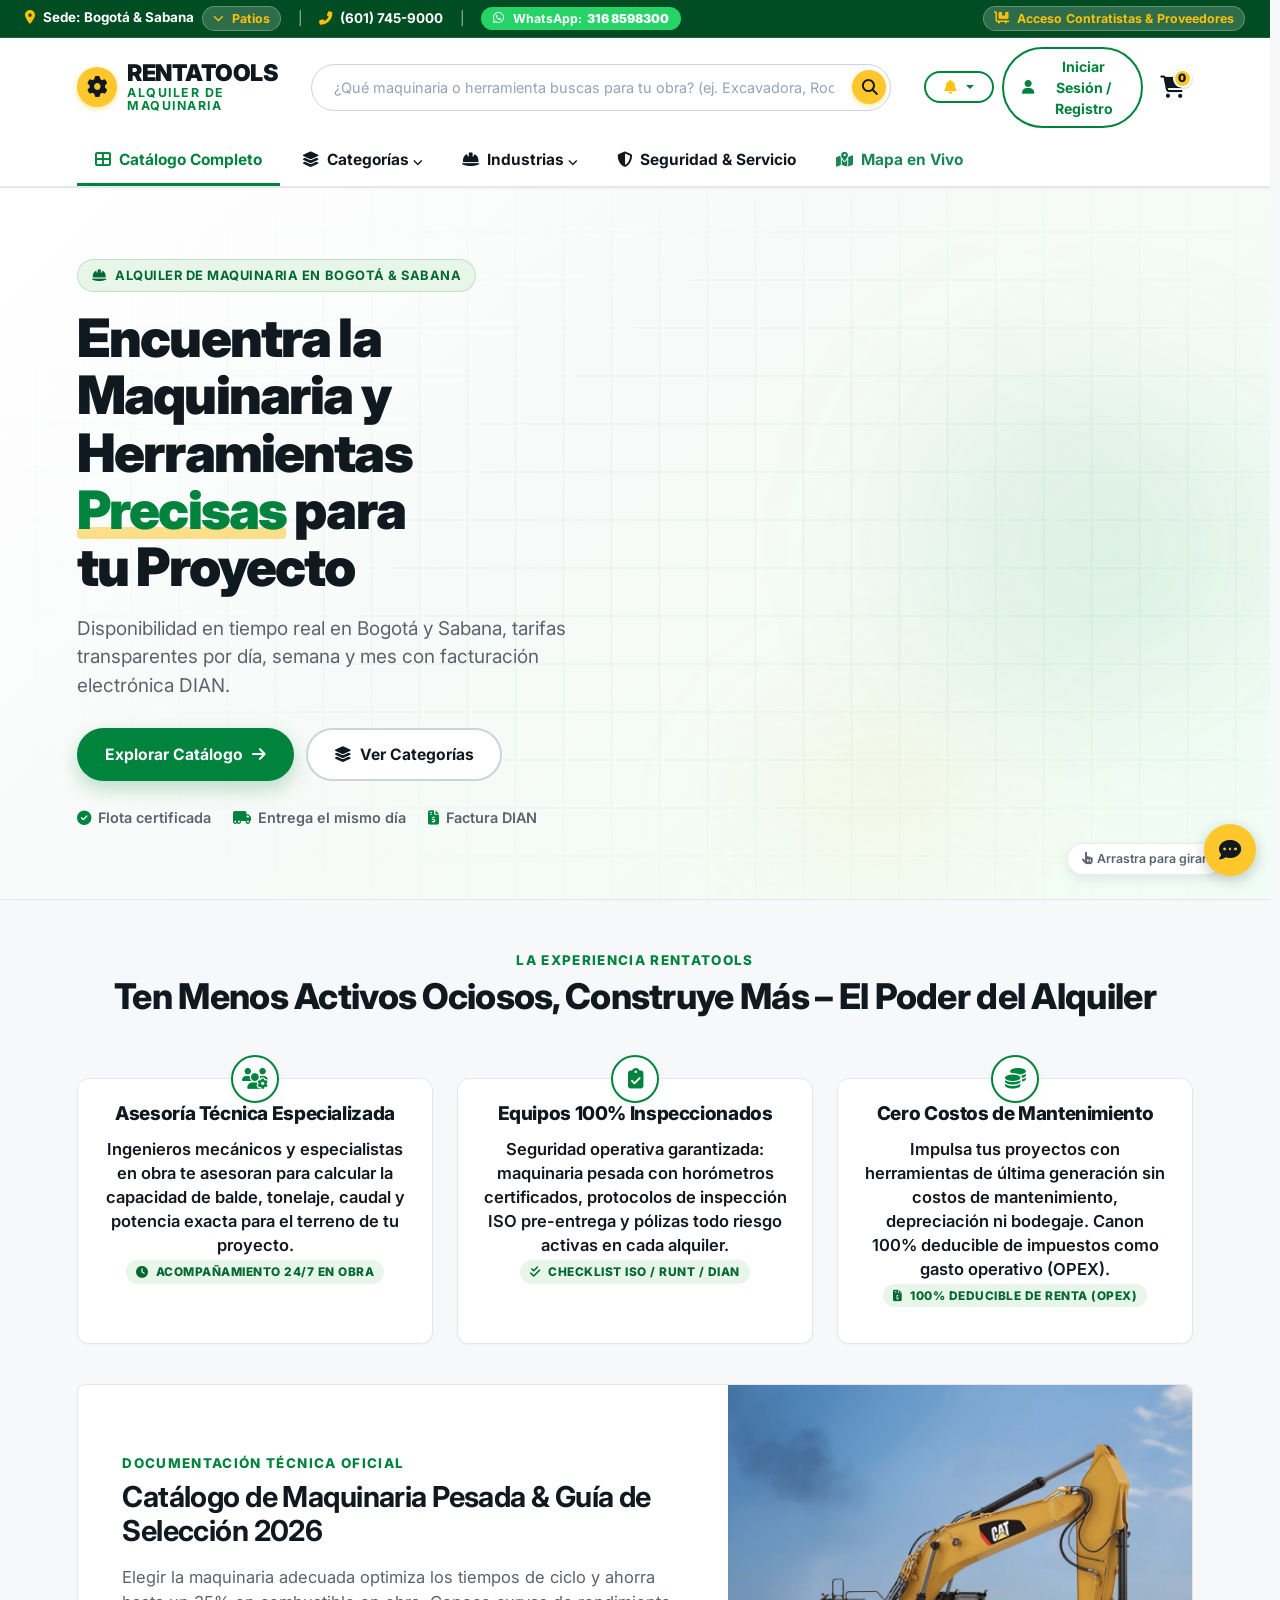
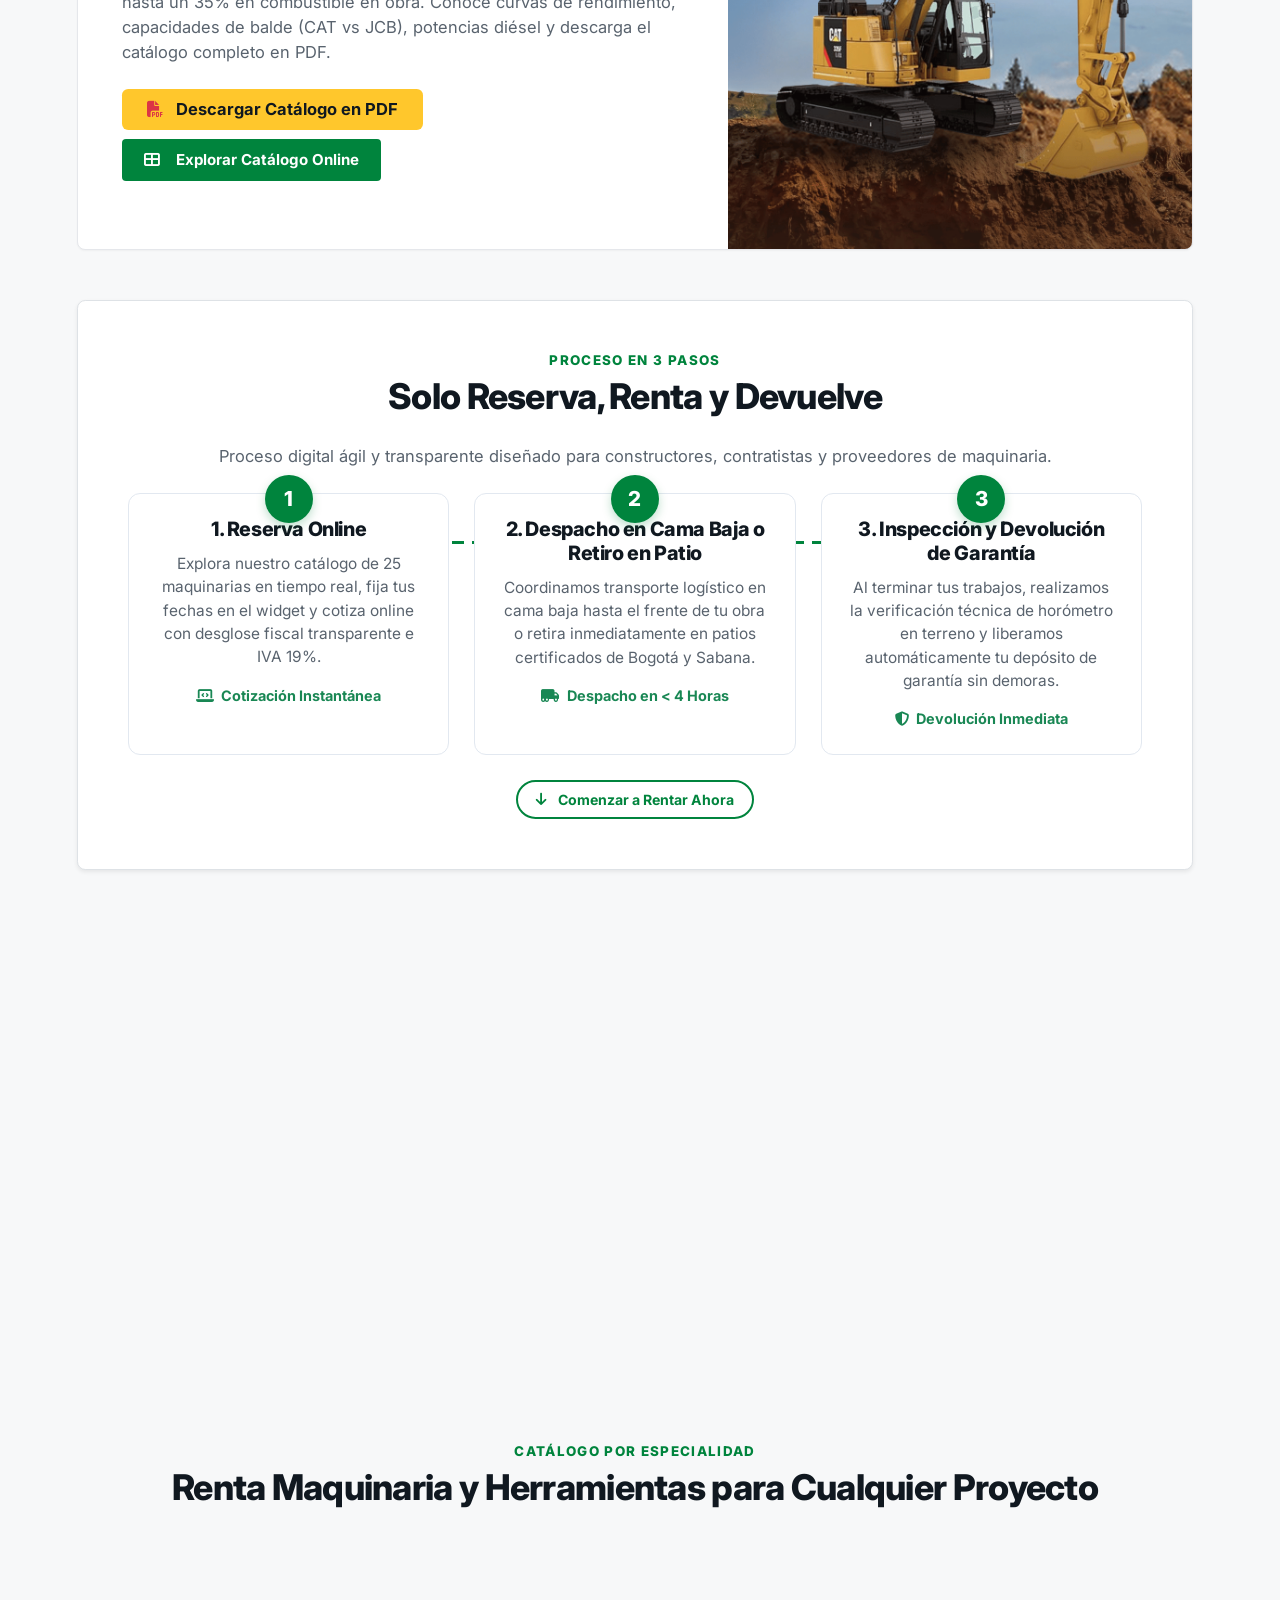
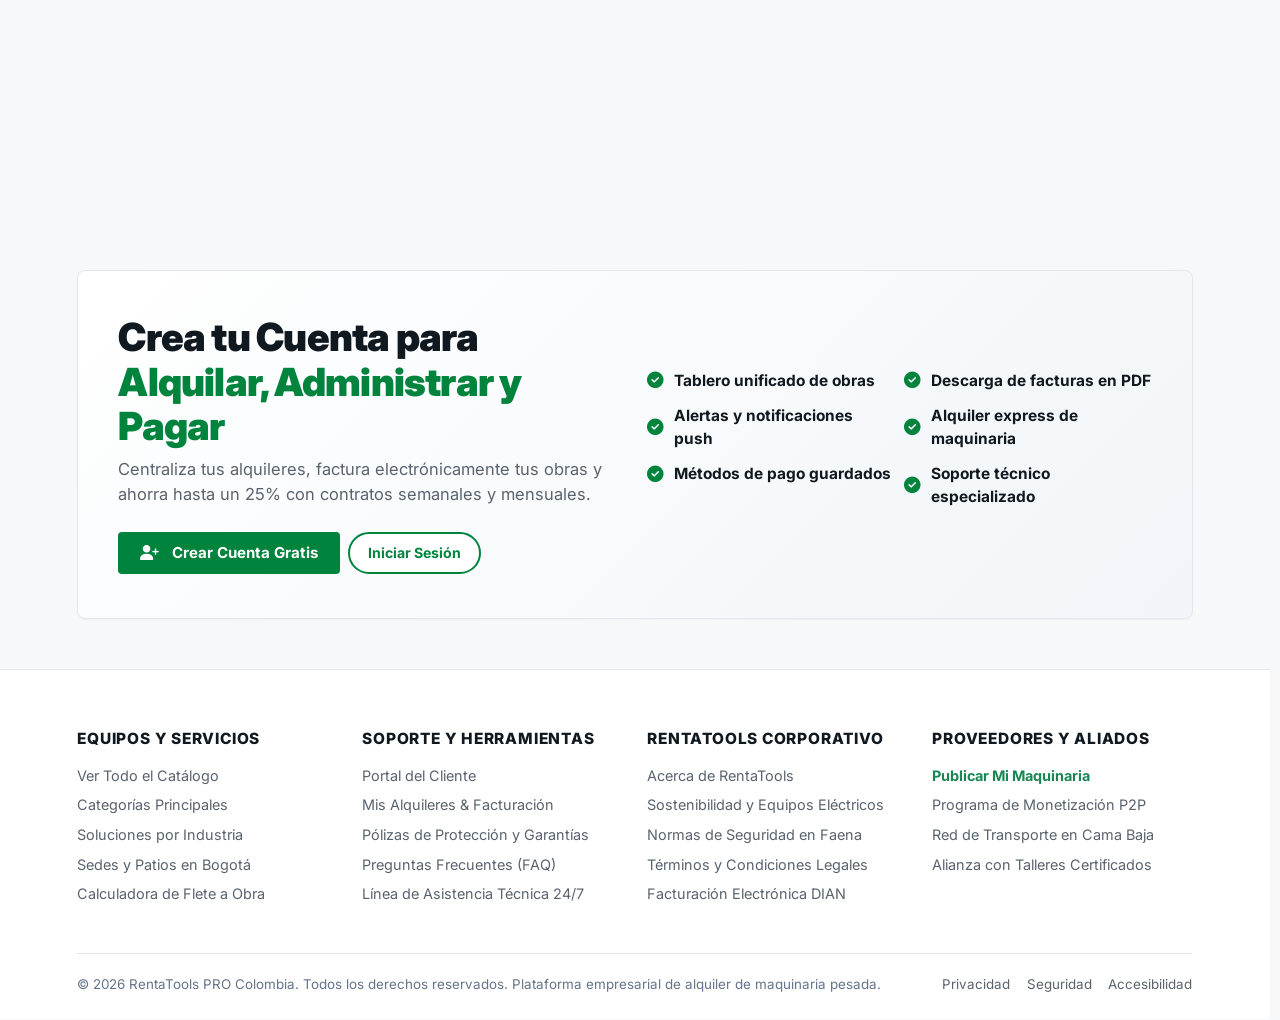
==== commit f94150d4: "feat(web): implement modern web guidance (content-visibility, layout stability, forms, a11y)" ====
--- a/frontend/index.html
+++ b/frontend/index.html
@@ -321,7 +321,7 @@
               </div>
             </div>
             <div class="col-12 col-md-5">
-              <img src="assets/img/machinery/Retroexcavadora-Oruga-CAT-320D.png" alt="Excavadora de Oruga CAT 320D" class="sb-split-banner-img">
+              <img src="assets/img/machinery/Retroexcavadora-Oruga-CAT-320D.png" alt="Excavadora de Oruga CAT 320D" class="sb-split-banner-img" width="500" height="340" loading="lazy" decoding="async">
             </div>
           </div>
         </div>
@@ -385,7 +385,7 @@
           <div class="col-6 col-md-4 col-lg-2">
             <div class="sb-industry-card sb-unfold-item" style="--unfold-delay: 0ms;" data-industry="construccion-civil" onclick="App.filterByIndustry('construccion-civil')">
               <div class="sb-industry-img-wrap">
-                <img src="assets/img/machinery/allanadora-concreto.jpeg" alt="Construcción Civil" class="sb-industry-img">
+                <img src="assets/img/machinery/allanadora-concreto.jpeg" alt="Construcción Civil" class="sb-industry-img" width="280" height="180" loading="lazy" decoding="async">
               </div>
               <div class="sb-industry-body">
                 <h5 class="sb-industry-title">Construcción Civil</h5>
@@ -398,7 +398,7 @@
           <div class="col-6 col-md-4 col-lg-2">
             <div class="sb-industry-card sb-unfold-item" style="--unfold-delay: 70ms;" data-industry="infraestructura-vial" onclick="App.filterByIndustry('infraestructura-vial')">
               <div class="sb-industry-img-wrap">
-                <img src="assets/img/machinery/rodillo-compactador.jpg" alt="Infraestructura Vial" class="sb-industry-img">
+                <img src="assets/img/machinery/rodillo-compactador.jpg" alt="Infraestructura Vial" class="sb-industry-img" width="280" height="180" loading="lazy" decoding="async">
               </div>
               <div class="sb-industry-body">
                 <h5 class="sb-industry-title">Infraestructura Vial</h5>
@@ -411,7 +411,7 @@
           <div class="col-6 col-md-4 col-lg-2">
             <div class="sb-industry-card sb-unfold-item" style="--unfold-delay: 140ms;" data-industry="mineria-agregados" onclick="App.filterByIndustry('mineria-agregados')">
               <div class="sb-industry-img-wrap">
-                <img src="assets/img/machinery/Retroexcavadora-Oruga-CAT-320D.png" alt="Minería y Agregados" class="sb-industry-img">
+                <img src="assets/img/machinery/Retroexcavadora-Oruga-CAT-320D.png" alt="Minería y Agregados" class="sb-industry-img" width="280" height="180" loading="lazy" decoding="async">
               </div>
               <div class="sb-industry-body">
                 <h5 class="sb-industry-title">Minería y Agregados</h5>
@@ -424,7 +424,7 @@
           <div class="col-6 col-md-4 col-lg-2">
             <div class="sb-industry-card sb-unfold-item" style="--unfold-delay: 210ms;" data-industry="energia-utilities" onclick="App.filterByIndustry('energia-utilities')">
               <div class="sb-industry-img-wrap">
-                <img src="assets/img/machinery/planta-electrica-cummins.jpg" alt="Energía y Utilities" class="sb-industry-img">
+                <img src="assets/img/machinery/planta-electrica-cummins.jpg" alt="Energía y Utilities" class="sb-industry-img" width="280" height="180" loading="lazy" decoding="async">
               </div>
               <div class="sb-industry-body">
                 <h5 class="sb-industry-title">Energía y Utilities</h5>
@@ -437,7 +437,7 @@
           <div class="col-6 col-md-4 col-lg-2">
             <div class="sb-industry-card sb-unfold-item" style="--unfold-delay: 280ms;" data-industry="eventos-montajes" onclick="App.filterByIndustry('eventos-montajes')">
               <div class="sb-industry-img-wrap">
-                <img src="assets/img/machinery/plataforma-tijera.jpg" alt="Eventos y Montajes" class="sb-industry-img">
+                <img src="assets/img/machinery/plataforma-tijera.jpg" alt="Eventos y Montajes" class="sb-industry-img" width="280" height="180" loading="lazy" decoding="async">
               </div>
               <div class="sb-industry-body">
                 <h5 class="sb-industry-title">Eventos y Montajes</h5>
@@ -450,7 +450,7 @@
           <div class="col-6 col-md-4 col-lg-2">
             <div class="sb-industry-card sb-unfold-item" style="--unfold-delay: 350ms;" data-industry="agroindustria" onclick="App.filterByIndustry('agroindustria')">
               <div class="sb-industry-img-wrap">
-                <img src="assets/img/machinery/motobomba-lodos.jpg" alt="Agroindustria" class="sb-industry-img">
+                <img src="assets/img/machinery/motobomba-lodos.jpg" alt="Agroindustria" class="sb-industry-img" width="280" height="180" loading="lazy" decoding="async">
               </div>
               <div class="sb-industry-body">
                 <h5 class="sb-industry-title">Agroindustria</h5>
@@ -1128,16 +1128,17 @@
           <h5 class="modal-title" id="auth-modal-title">Iniciar Sesión</h5>
           <button type="button" class="btn-close" data-bs-dismiss="modal"></button>
         </div>
+        <form id="auth-form" onsubmit="App.submitAuth(); return false;" novalidate>
         <div class="modal-body">
           <!-- Campos de Login -->
           <div id="login-fields">
             <div class="mb-3">
-              <label class="sb-form-label">Usuario o Correo:</label>
-              <input type="text" id="login-id" class="sb-form-control" placeholder="cliente, proveedor o admin" value="cliente">
+              <label for="login-id" class="sb-form-label">Usuario o Correo:</label>
+              <input type="text" id="login-id" class="sb-form-control" placeholder="cliente, proveedor o admin" value="cliente" autocomplete="username" autocapitalize="none" spellcheck="false" required>
             </div>
             <div class="mb-3">
-              <label class="sb-form-label">Contraseña:</label>
-              <input type="password" id="login-pass" class="sb-form-control" placeholder="Contraseña" value="Cliente123!">
+              <label for="login-pass" class="sb-form-label">Contraseña:</label>
+              <input type="password" id="login-pass" class="sb-form-control" placeholder="Contraseña" value="Cliente123!" autocomplete="current-password" required>
             </div>
             <div class="p-3 rounded-3 bg-light border mb-3">
               <div class="d-flex align-items-center justify-content-between mb-2">
@@ -1171,11 +1172,11 @@
           <div id="register-fields" style="display: none;">
             <div class="row g-2 mb-2">
               <div class="col-6">
-                <label class="sb-form-label">Usuario:</label>
-                <input type="text" id="reg-username" class="sb-form-control" placeholder="usuario123">
+                <label for="reg-username" class="sb-form-label">Usuario:</label>
+                <input type="text" id="reg-username" class="sb-form-control" placeholder="usuario123" autocomplete="username" autocapitalize="none" spellcheck="false">
               </div>
               <div class="col-6">
-                <label class="sb-form-label">Rol:</label>
+                <label for="reg-role" class="sb-form-label">Rol:</label>
                 <select id="reg-role" class="sb-form-control" onchange="App.handleRoleChange()">
                   <option value="ROLE_CLIENTE">Cliente Arrendatario</option>
                   <option value="ROLE_PROVEEDOR">Proveedor Maquinaria</option>
@@ -1183,36 +1184,36 @@
               </div>
             </div>
             <div class="mb-2">
-              <label class="sb-form-label" id="reg-fullname-label">Nombre Completo:</label>
-              <input type="text" id="reg-fullname" class="sb-form-control" placeholder="Ej. Juan Pérez">
+              <label for="reg-fullname" class="sb-form-label" id="reg-fullname-label">Nombre Completo:</label>
+              <input type="text" id="reg-fullname" class="sb-form-control" placeholder="Ej. Juan Pérez" autocomplete="name">
             </div>
             <div class="row g-2 mb-2">
               <div class="col-6">
-                <label class="sb-form-label">Correo Electrónico:</label>
-                <input type="email" id="reg-email" class="sb-form-control" placeholder="correo@obra.com">
+                <label for="reg-email" class="sb-form-label">Correo Electrónico:</label>
+                <input type="email" id="reg-email" class="sb-form-control" placeholder="correo@obra.com" inputmode="email" autocomplete="email">
               </div>
               <div class="col-6">
-                <label class="sb-form-label">Contraseña:</label>
-                <input type="password" id="reg-password" class="sb-form-control" placeholder="Mínimo 6 caracteres">
+                <label for="reg-password" class="sb-form-label">Contraseña:</label>
+                <input type="password" id="reg-password" class="sb-form-control" placeholder="Mínimo 6 caracteres" autocomplete="new-password">
               </div>
             </div>
             <div class="row g-2 mb-2">
               <div class="col-6">
-                <label class="sb-form-label">NIT / Cédula:</label>
-                <input type="text" id="reg-taxid" class="sb-form-control" placeholder="900.123.456-7">
+                <label for="reg-taxid" class="sb-form-label">NIT / Cédula:</label>
+                <input type="text" id="reg-taxid" class="sb-form-control" placeholder="900.123.456-7" inputmode="numeric">
               </div>
               <div class="col-6">
-                <label class="sb-form-label">Teléfono:</label>
-                <input type="text" id="reg-phone" class="sb-form-control" placeholder="+57 300 0000000">
+                <label for="reg-phone" class="sb-form-label">Teléfono:</label>
+                <input type="tel" id="reg-phone" class="sb-form-control" placeholder="+57 300 0000000" inputmode="tel" autocomplete="tel">
               </div>
             </div>
             <div class="mb-2" id="reg-company-container" style="display: none;">
-              <label class="sb-form-label">Nombre de Empresa / Razón Social <span class="text-danger">*</span>:</label>
-              <input type="text" id="reg-company" class="sb-form-control" placeholder="Ej. Maquinarias del Norte SAS">
+              <label for="reg-company" class="sb-form-label">Nombre de Empresa / Razón Social <span class="text-danger">*</span>:</label>
+              <input type="text" id="reg-company" class="sb-form-control" placeholder="Ej. Maquinarias del Norte SAS" autocomplete="organization">
             </div>
             <div class="mb-3">
-              <label class="sb-form-label">Dirección en Obra:</label>
-              <input type="text" id="reg-address" class="sb-form-control" placeholder="Calle 100 # 15-20">
+              <label for="reg-address" class="sb-form-label">Dirección en Obra:</label>
+              <input type="text" id="reg-address" class="sb-form-control" placeholder="Calle 100 # 15-20" autocomplete="street-address">
             </div>
           </div>
 
@@ -1224,10 +1225,11 @@
         </div>
         <div class="modal-footer">
           <button type="button" class="btn btn-outline-secondary" data-bs-dismiss="modal">Cerrar</button>
-          <button type="button" class="btn btn-sb-green px-4" id="btn-auth-submit" onclick="App.submitAuth()">
+          <button type="submit" class="btn btn-sb-green px-4" id="btn-auth-submit">
             Entrar
           </button>
         </div>
+        </form>
       </div>
     </div>
   </div>
@@ -1518,18 +1520,21 @@
     <i class="fa fa-comment-dots"></i>
   </button>
 
+  <!-- Anunciador accesible para lectores de pantalla en eventos WebSocket en vivo -->
+  <div id="a11y-live-announcer" class="visually-hidden" aria-live="polite" role="status"></div>
+
   <!-- Scripts: Bootstrap, Leaflet, SockJS, Stomp, SweetAlert2 -->
-  <script src="https://cdn.jsdelivr.net/npm/bootstrap@5.3.3/dist/js/bootstrap.bundle.min.js"></script>
-  <script src="https://unpkg.com/leaflet@1.9.4/dist/leaflet.js"></script>
-  <script src="https://cdn.jsdelivr.net/npm/sockjs-client@1.6.1/dist/sockjs.min.js"></script>
-  <script src="https://cdnjs.cloudflare.com/ajax/libs/stomp.js/2.3.3/stomp.min.js"></script>
-  <script src="https://cdn.jsdelivr.net/npm/sweetalert2@11"></script>
+  <script defer src="https://cdn.jsdelivr.net/npm/bootstrap@5.3.3/dist/js/bootstrap.bundle.min.js"></script>
+  <script defer src="https://unpkg.com/leaflet@1.9.4/dist/leaflet.js"></script>
+  <script defer src="https://cdn.jsdelivr.net/npm/sockjs-client@1.6.1/dist/sockjs.min.js"></script>
+  <script defer src="https://cdnjs.cloudflare.com/ajax/libs/stomp.js/2.3.3/stomp.min.js"></script>
+  <script defer src="https://cdn.jsdelivr.net/npm/sweetalert2@11"></script>
 
   <!-- Módulos de la Aplicación -->
-  <script src="js/api.js?v=5"></script>
-  <script src="js/websocket.js?v=5"></script>
-  <script src="js/map.js?v=5"></script>
-  <script src="js/app.js?v=7"></script>
+  <script defer src="js/api.js?v=5"></script>
+  <script defer src="js/websocket.js?v=6"></script>
+  <script defer src="js/map.js?v=5"></script>
+  <script defer src="js/app.js?v=8"></script>
   <script type="module" src="js/hero3d.js?v=4"></script>
 </body>
 </html>
--- a/frontend/css/sunbelt-theme.css
+++ b/frontend/css/sunbelt-theme.css
@@ -52,6 +52,52 @@
 html {
   scroll-behavior: smooth;
   font-size: 16px;
+  scrollbar-gutter: stable;
+  color-scheme: light;
+}
+
+/* W3C Baseline Scrollbar Theming */
+* {
+  scrollbar-color: var(--sb-green, #00843D) var(--sb-gray-bg, #F7F8F9);
+  scrollbar-width: thin;
+}
+
+/* Personalización de selección de texto */
+::selection {
+  background-color: #FFC72C;
+  color: #101820;
+}
+
+/* Prevención de Scroll Chaining en contenedores modales */
+.modal-body,
+.sb-cart-body,
+.sb-notifications-list,
+.offcanvas-body {
+  overscroll-behavior: contain;
+}
+
+/* Modern Web Performance: Defer rendering below-the-fold heavy sections */
+@supports (content-visibility: auto) {
+  #section-catalog,
+  #section-industries,
+  #provider-dashboard-section,
+  #admin-dashboard-section,
+  #section-reviews {
+    content-visibility: auto;
+    contain-intrinsic-size: auto none auto 550px;
+  }
+}
+
+/* Validación moderna no invasiva: solo se activa tras interacción */
+.sb-form-control:user-invalid,
+.form-control:user-invalid {
+  border-color: #dc2626 !important;
+  background-color: #fef2f2 !important;
+}
+
+.sb-form-control:user-valid:not(:placeholder-shown),
+.form-control:user-valid:not(:placeholder-shown) {
+  border-color: #16a34a !important;
 }
 
 @media (min-width: 1200px) {
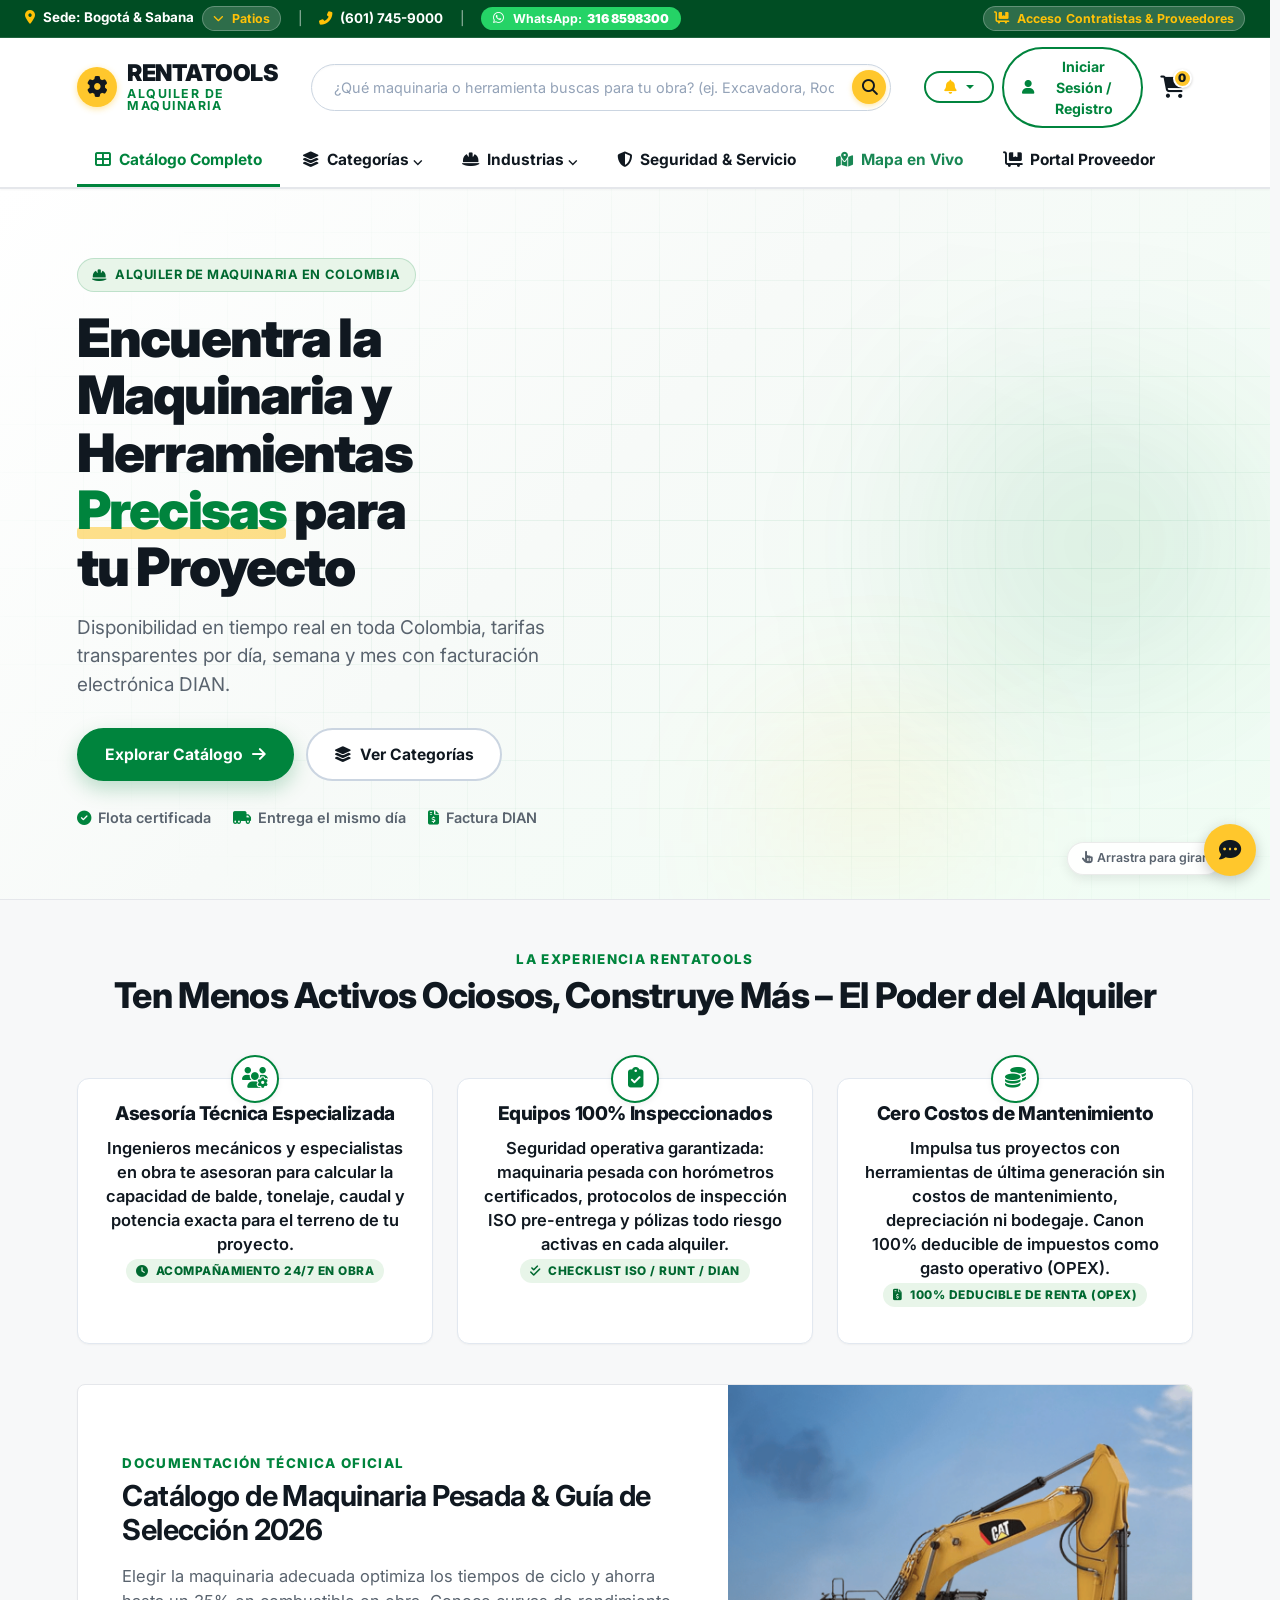
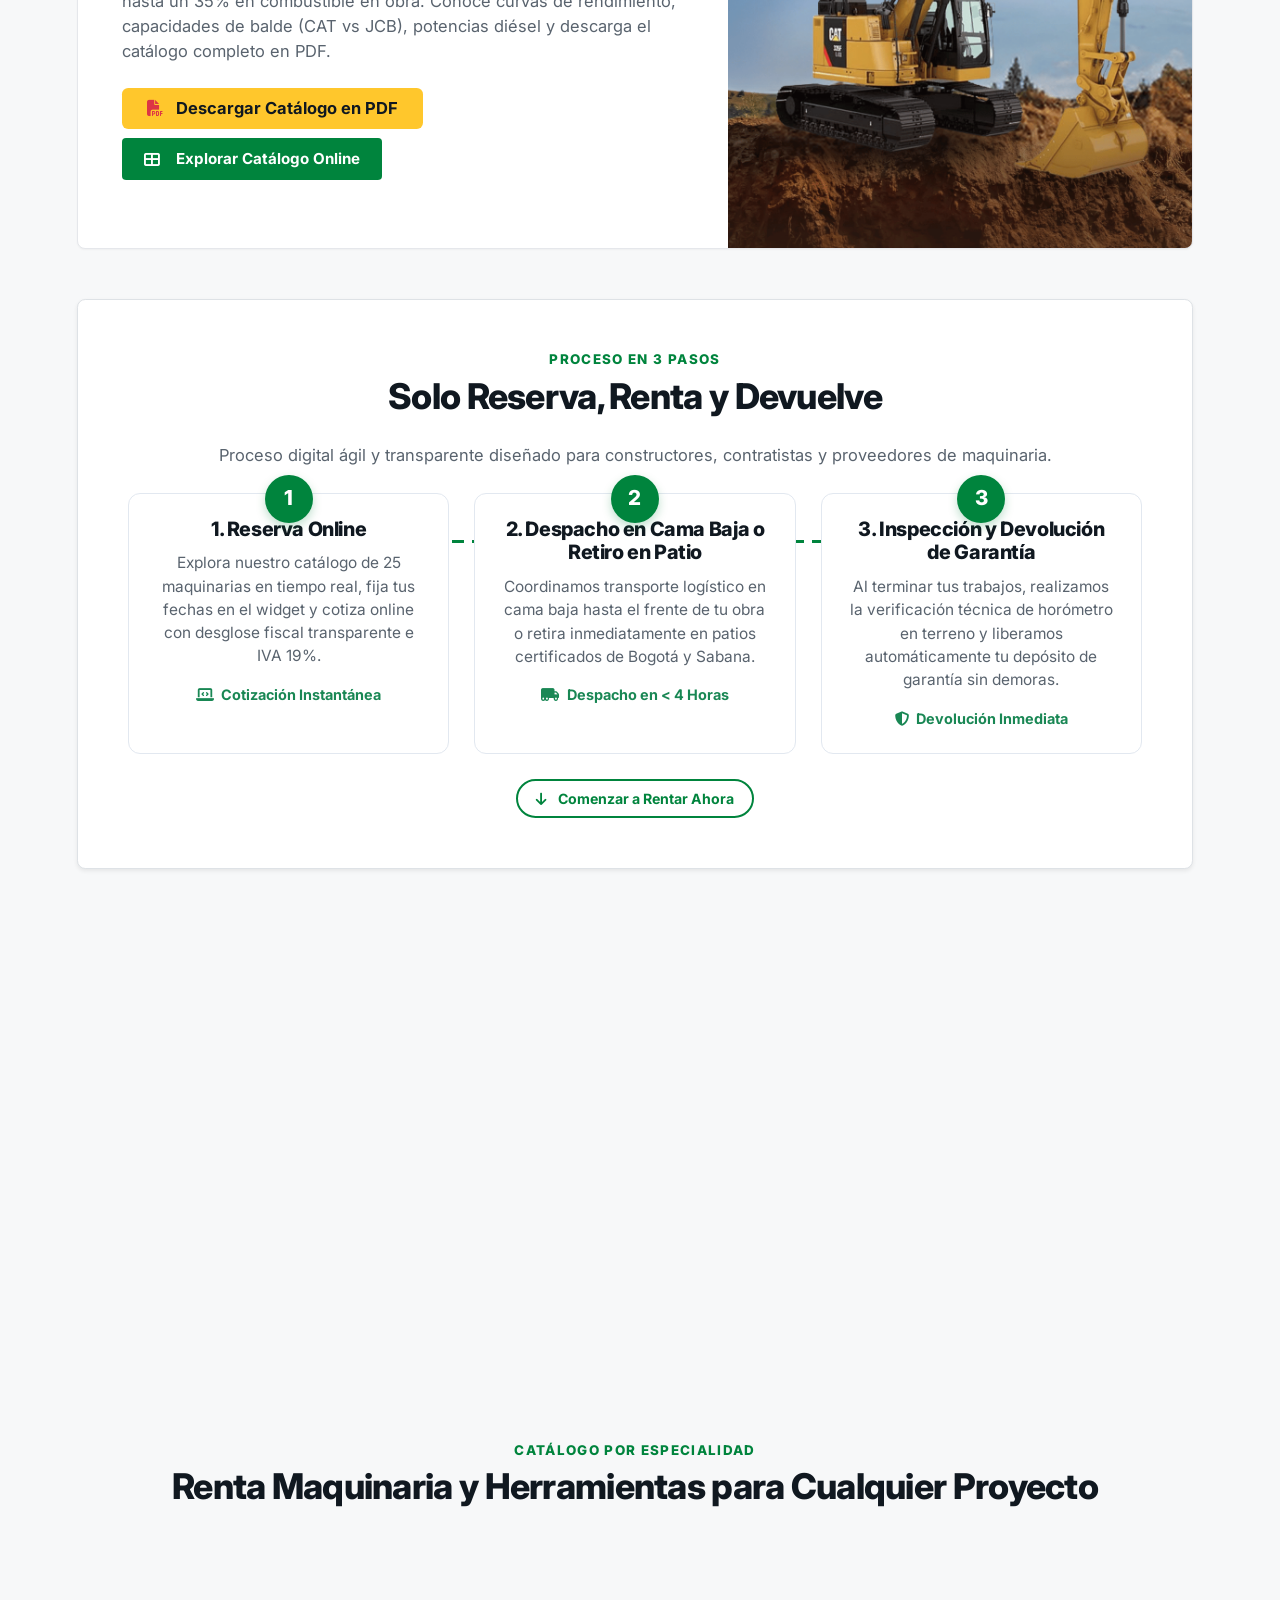
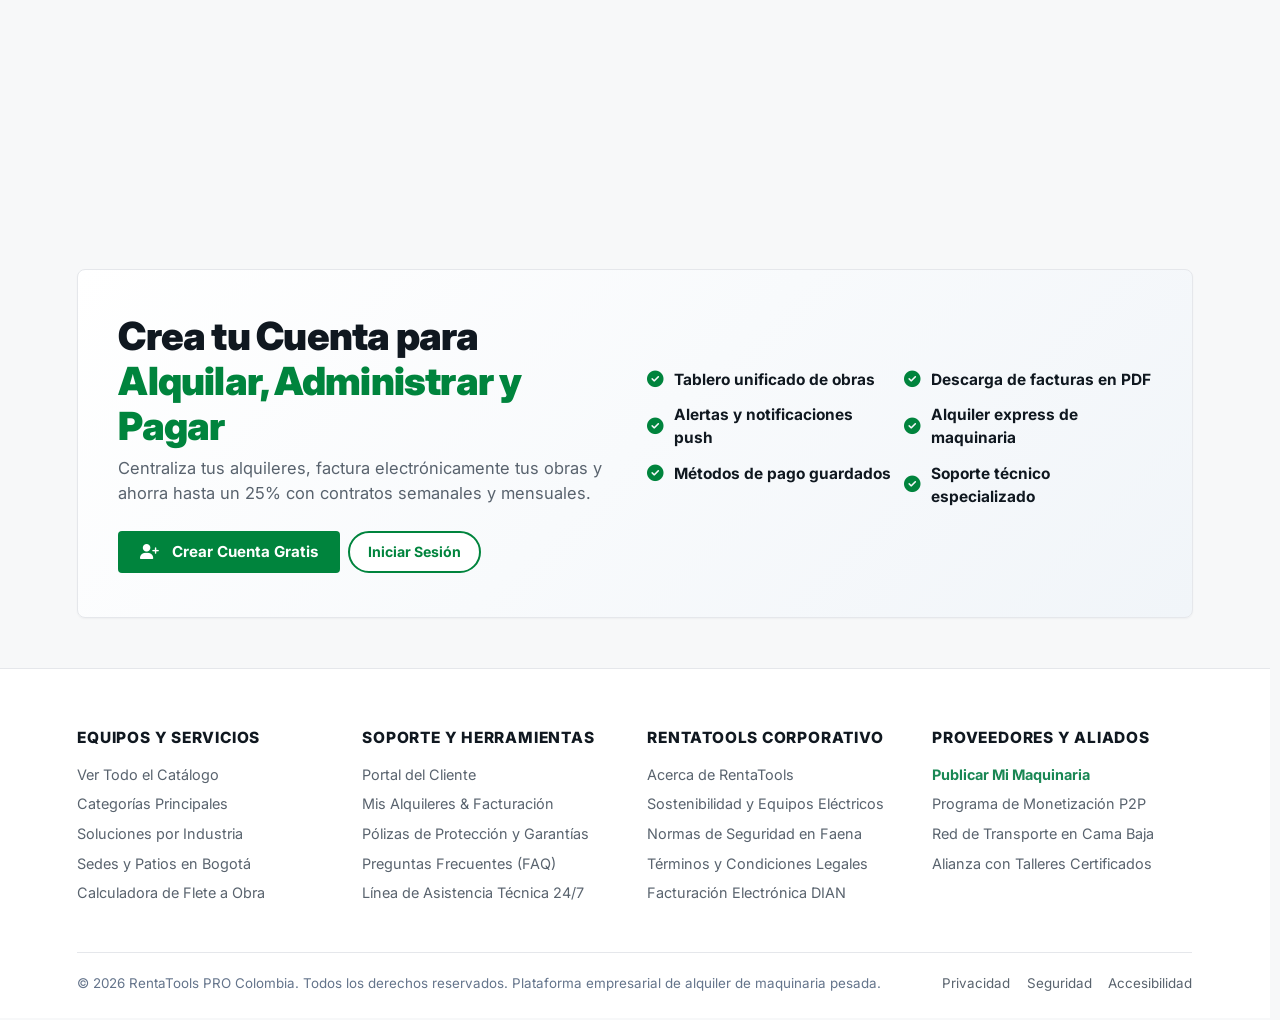
==== commit 12ab96fe: "feat(frontend): sincronizar mapa proveedor colombia, subnav activo y letrero nacional - Actualizar i" ====
--- a/frontend/index.html
+++ b/frontend/index.html
@@ -198,19 +198,19 @@
     <div class="sb-subnav">
       <div class="container-xl">
         <ul class="sb-subnav-list">
-          <li><a href="#" class="sb-subnav-link active" onclick="App.navigateToSection('section-catalog'); return false;"><i class="fa fa-th-large me-1"></i> Catálogo Completo</a></li>
+          <li><a href="#" class="sb-subnav-link active" data-nav="section-catalog" onclick="App.navigateToSection('section-catalog'); return false;"><i class="fa fa-th-large me-1"></i> Catálogo Completo</a></li>
           <li class="sb-nav-hover-dropdown dropdown position-relative">
-            <a href="#" class="sb-subnav-link" onclick="App.navigateToSection('section-directory'); return false;"><i class="fa fa-layer-group me-1"></i> Categorías ⌵</a>
+            <a href="#" class="sb-subnav-link" data-nav="section-directory" onclick="App.navigateToSection('section-directory'); return false;"><i class="fa fa-layer-group me-1"></i> Categorías ⌵</a>
             <ul class="dropdown-menu sb-nav-hover-menu shadow-lg" id="nav-categories-dropdown"></ul>
           </li>
           <li class="sb-nav-hover-dropdown dropdown position-relative">
-            <a href="#" class="sb-subnav-link" onclick="App.navigateToSection('section-industries'); return false;"><i class="fa fa-hard-hat me-1"></i> Industrias ⌵</a>
+            <a href="#" class="sb-subnav-link" data-nav="section-industries" onclick="App.navigateToSection('section-industries'); return false;"><i class="fa fa-hard-hat me-1"></i> Industrias ⌵</a>
             <ul class="dropdown-menu sb-nav-hover-menu shadow-lg" id="nav-industries-dropdown"></ul>
           </li>
-          <li><a href="#" class="sb-subnav-link" onclick="App.navigateToSection('section-experience'); return false;"><i class="fa fa-shield-alt me-1"></i> Seguridad & Servicio</a></li>
-          <li><a href="#" class="sb-subnav-link text-success fw-bold" onclick="App.navigateToSection('section-map'); return false;"><i class="fa fa-map-marked-alt me-1"></i> Mapa en Vivo</a></li>
-          <li id="nav-client-tab-link" style="display: none;"><a href="#" class="sb-subnav-link" onclick="App.switchView('client-dashboard'); return false;">Mis Alquileres</a></li>
-          <li id="nav-provider-tab-link" style="display: none;"><a href="#" class="sb-subnav-link text-warning fw-bold" onclick="App.switchView('provider-dashboard'); return false;">Portal Proveedor</a></li>
+          <li><a href="#" class="sb-subnav-link" data-nav="section-experience" onclick="App.navigateToSection('section-experience'); return false;"><i class="fa fa-shield-alt me-1"></i> Seguridad & Servicio</a></li>
+          <li><a href="#" class="sb-subnav-link text-success fw-bold" data-nav="section-map" onclick="App.navigateToSection('section-map'); return false;"><i class="fa fa-map-marked-alt me-1"></i> Mapa en Vivo</a></li>
+          <li id="nav-client-tab-link" style="display: none;"><a href="#" class="sb-subnav-link" data-nav="client-dashboard" onclick="App.switchView('client-dashboard'); return false;">Mis Alquileres</a></li>
+          <li id="nav-provider-tab-link"><a href="#" class="sb-subnav-link fw-bold" data-nav="provider-dashboard" onclick="App.switchView('provider-dashboard'); return false;"><i class="fa fa-dolly-flatbed me-1"></i> Portal Proveedor</a></li>
         </ul>
       </div>
     </div>
@@ -233,9 +233,9 @@
       <!-- Contenedor del contenido textual alineado a la izquierda -->
       <div class="container-xl sb-hero-container">
         <div class="sb-hero-copy">
-          <span class="sb-hero-eyebrow sb-unfold-down"><i class="fa fa-hard-hat me-2"></i>Alquiler de maquinaria en Bogotá &amp; Sabana</span>
+          <span class="sb-hero-eyebrow sb-unfold-down"><i class="fa fa-hard-hat me-2"></i>Alquiler de maquinaria en Colombia</span>
           <h1 class="sb-hero-title sb-unfold-down">Encuentra la Maquinaria y Herramientas <span class="sb-hero-highlight">Precisas</span> para tu Proyecto</h1>
-          <p class="sb-hero-lead sb-unfold-lead">Disponibilidad en tiempo real en Bogotá y Sabana, tarifas transparentes por día, semana y mes con facturación electrónica DIAN.</p>
+          <p class="sb-hero-lead sb-unfold-lead">Disponibilidad en tiempo real en toda Colombia, tarifas transparentes por día, semana y mes con facturación electrónica DIAN.</p>
 
           <div class="sb-hero-actions sb-unfold-lead">
             <a href="#section-catalog" class="sb-hero-btn sb-hero-btn-primary" onclick="App.navigateToSection('section-catalog'); return false;">
--- a/frontend/css/sunbelt-theme.css
+++ b/frontend/css/sunbelt-theme.css
@@ -393,6 +393,11 @@
   overflow-x: auto;
   white-space: nowrap;
   gap: 4px;
+  scrollbar-width: none;
+  -ms-overflow-style: none;
+}
+.sb-subnav-list::-webkit-scrollbar {
+  display: none;
 }
 .sb-subnav-link {
   display: inline-block;
@@ -404,10 +409,13 @@
   border-bottom: 3px solid transparent;
   transition: all 0.2s ease;
 }
-.sb-subnav-link:hover,
-.sb-subnav-link.active {
+.sb-subnav-link:hover {
   color: var(--sb-green);
   border-bottom-color: var(--sb-green);
+}
+.sb-subnav-link.active {
+  color: var(--sb-green) !important;
+  border-bottom: 3px solid var(--sb-green) !important;
 }
 
 /* ==========================================================================
@@ -1743,8 +1751,9 @@
   background: #ffffff !important;
   color: var(--sb-dark) !important;
   border: 1px solid var(--sb-gray-border) !important;
-  border-radius: var(--sb-radius-md) !important;
-  box-shadow: 0 10px 25px rgba(0, 0, 0, 0.15) !important;
+  border-radius: 12px !important;
+  box-shadow: 0 12px 30px rgba(0, 0, 0, 0.16) !important;
+  overflow: hidden !important;
 }
 .leaflet-popup-tip {
   background: #ffffff !important;
@@ -1752,6 +1761,65 @@
 .leaflet-popup-content {
   color: var(--sb-dark) !important;
   font-family: var(--sb-font-main) !important;
+  margin: 12px 14px !important;
+  line-height: 1.4 !important;
+}
+.leaflet-popup-close-button {
+  top: 8px !important;
+  right: 8px !important;
+  width: 22px !important;
+  height: 22px !important;
+  border-radius: 50% !important;
+  background: #f1f5f9 !important;
+  color: #64748b !important;
+  font-size: 14px !important;
+  display: flex !important;
+  align-items: center !important;
+  justify-content: center !important;
+  transition: all 0.2s ease !important;
+  z-index: 20 !important;
+  text-decoration: none !important;
+}
+.leaflet-popup-close-button:hover {
+  background: #e2e8f0 !important;
+  color: #0f172a !important;
+}
+
+/* Ficha emergente de flota del proveedor (Responsive y Estética) */
+.provider-fleet-popup {
+  box-sizing: border-box;
+  width: 100%;
+  min-width: 260px;
+  max-width: 295px;
+  word-break: break-word;
+  overflow-wrap: anywhere;
+}
+.provider-fleet-popup .popup-header {
+  padding-right: 26px; /* Espacio de cortesía para no colisionar con el botón X */
+  margin-bottom: 8px;
+}
+.provider-fleet-popup .client-card {
+  background: #f8fafc;
+  border: 1px solid #e2e8f0;
+  border-radius: 8px;
+  padding: 10px 12px;
+  margin-bottom: 10px;
+  font-size: 0.8125rem;
+  box-sizing: border-box;
+}
+.provider-fleet-popup .client-card a {
+  word-break: break-all;
+  overflow-wrap: anywhere;
+}
+@media (max-width: 576px) {
+  .leaflet-popup-content {
+    margin: 10px 12px !important;
+    max-width: calc(100vw - 64px) !important;
+  }
+  .provider-fleet-popup {
+    min-width: auto;
+    max-width: 100%;
+  }
 }
 
 .swal2-popup {
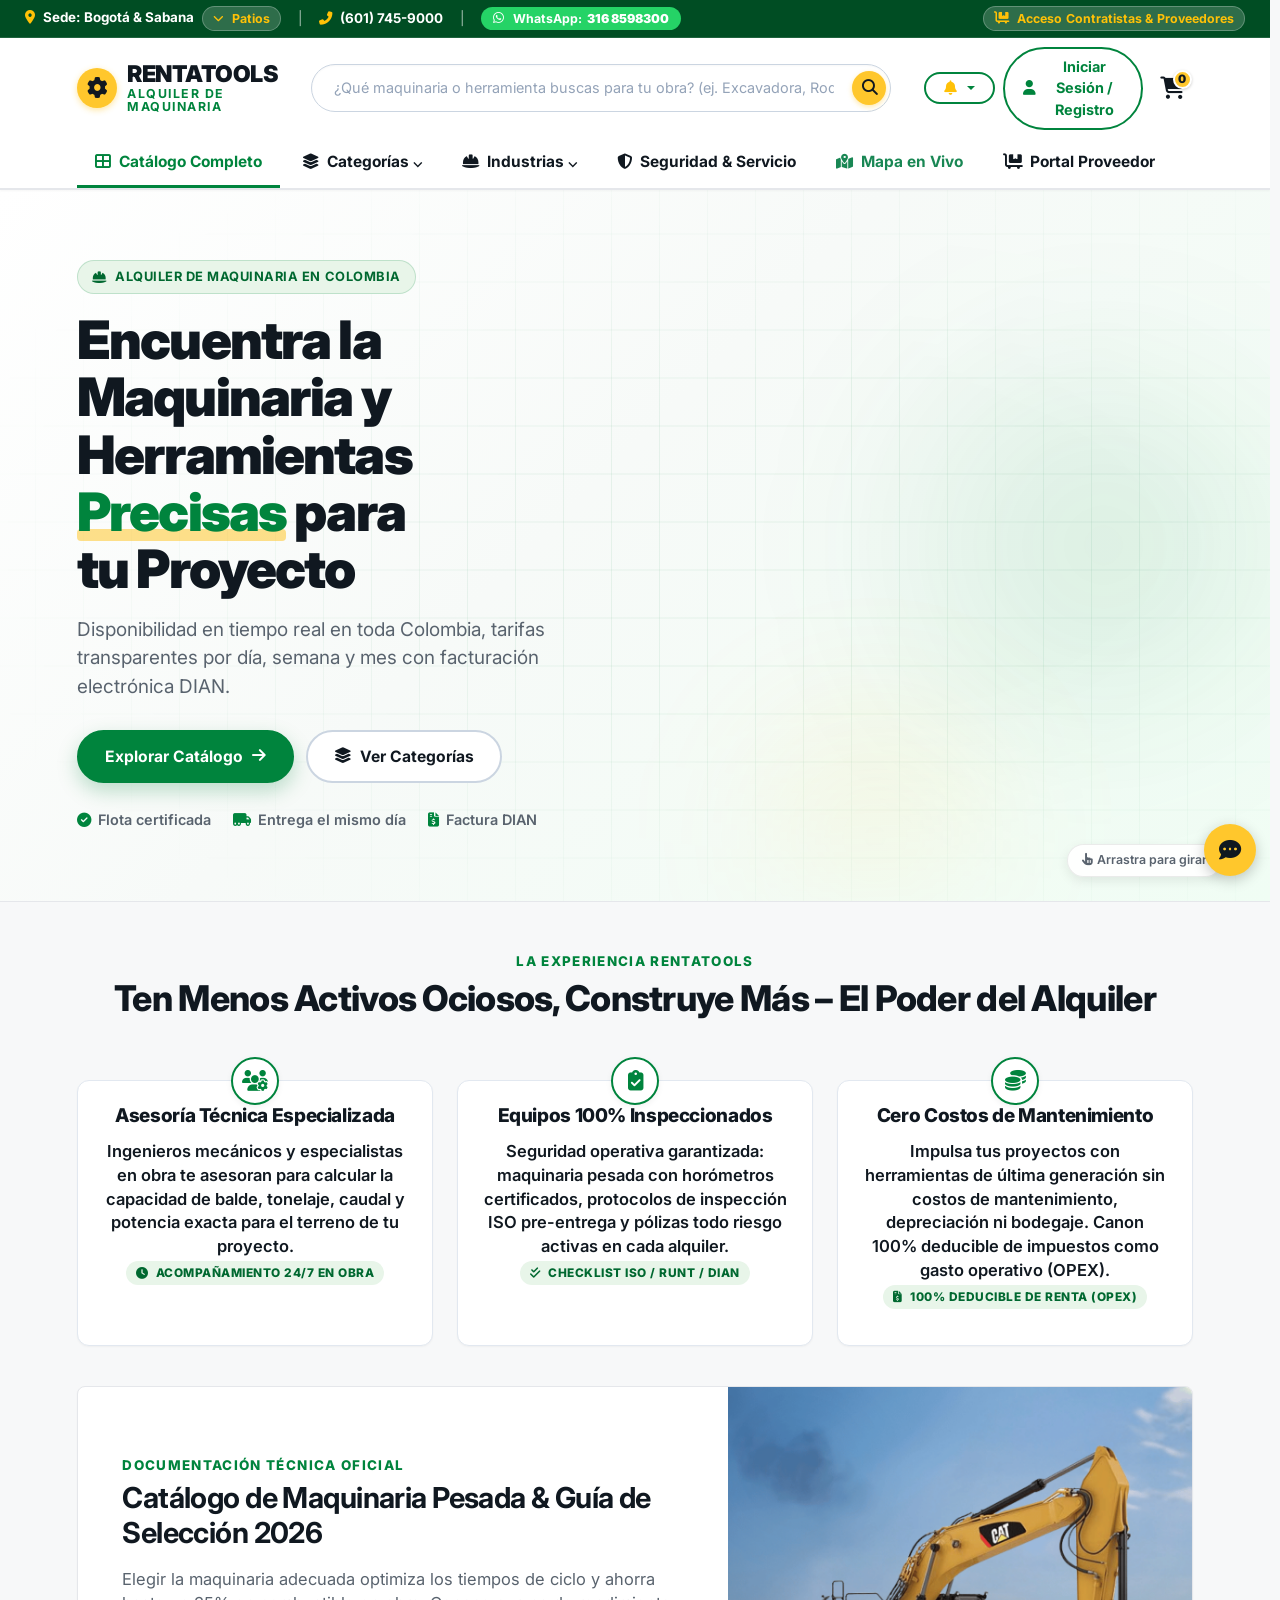
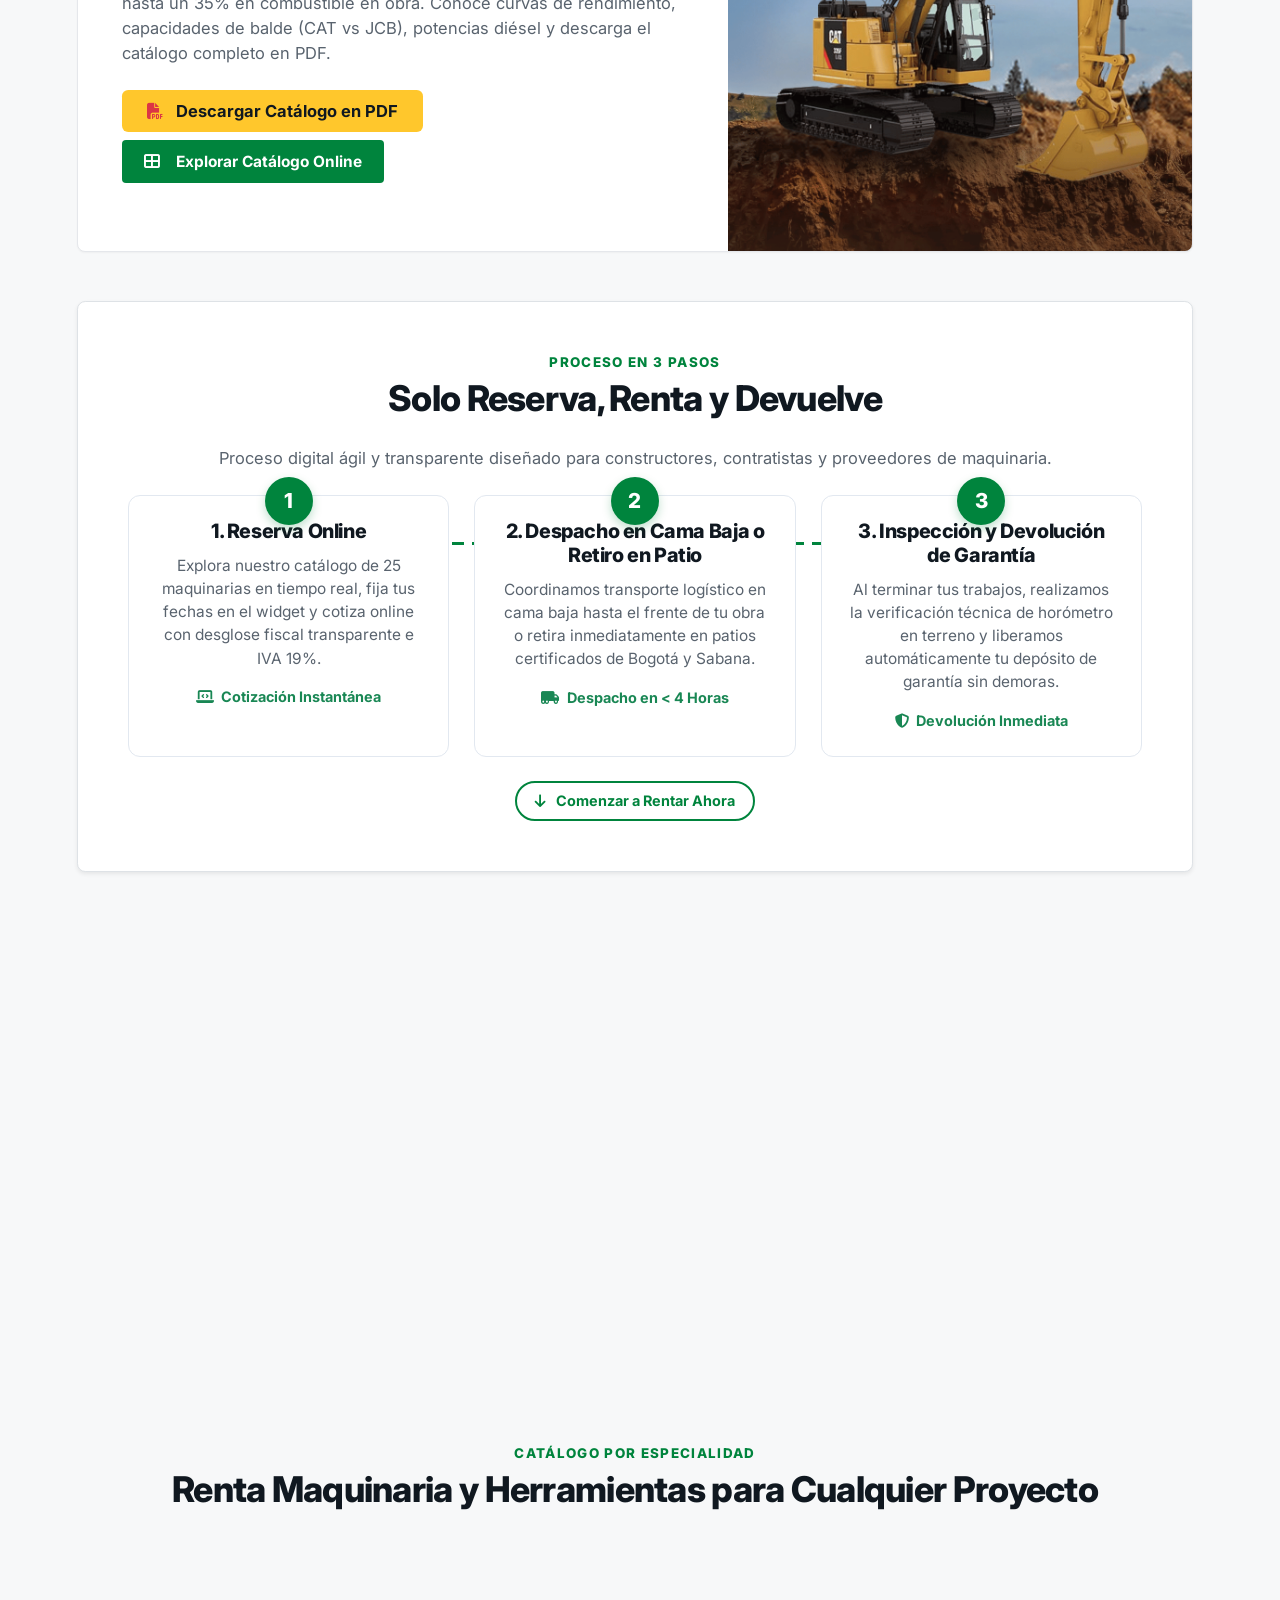
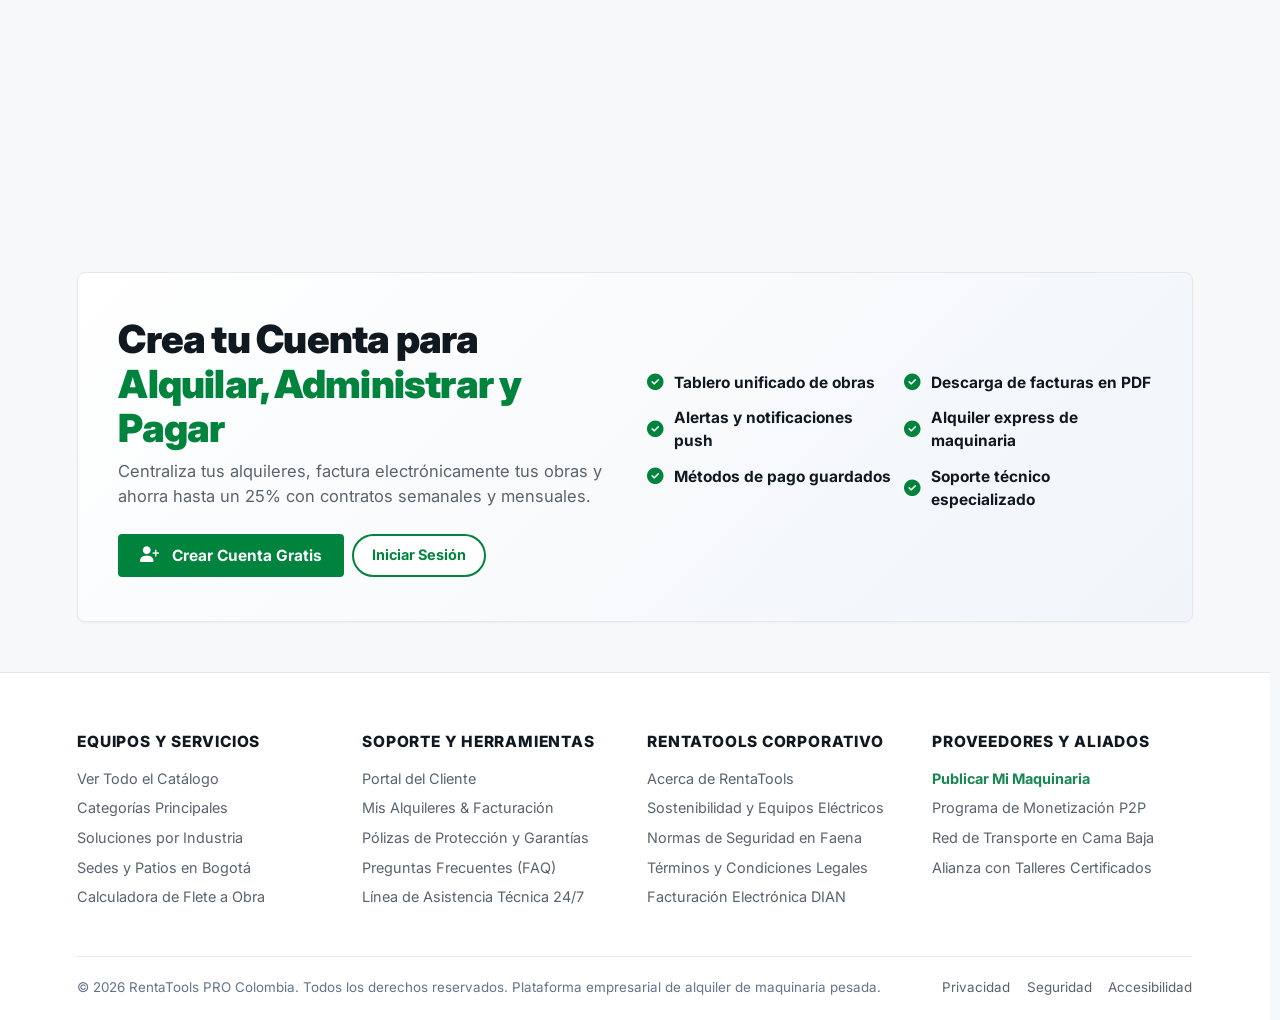
==== commit eca6054a: "fix(auth): solucionar bloqueo de pantalla oscura al cerrar modal de registro con la X" ====
--- a/frontend/index.html
+++ b/frontend/index.html
@@ -1126,7 +1126,7 @@
       <div class="modal-content sb-modal">
         <div class="modal-header">
           <h5 class="modal-title" id="auth-modal-title">Iniciar Sesión</h5>
-          <button type="button" class="btn-close" data-bs-dismiss="modal"></button>
+          <button type="button" class="btn-close" data-bs-dismiss="modal" aria-label="Cerrar" onclick="App.closeAuthModal()"></button>
         </div>
         <form id="auth-form" onsubmit="App.submitAuth(); return false;" novalidate>
         <div class="modal-body">
@@ -1224,7 +1224,7 @@
           </div>
         </div>
         <div class="modal-footer">
-          <button type="button" class="btn btn-outline-secondary" data-bs-dismiss="modal">Cerrar</button>
+          <button type="button" class="btn btn-outline-secondary" data-bs-dismiss="modal" onclick="App.closeAuthModal()">Cerrar</button>
           <button type="submit" class="btn btn-sb-green px-4" id="btn-auth-submit">
             Entrar
           </button>
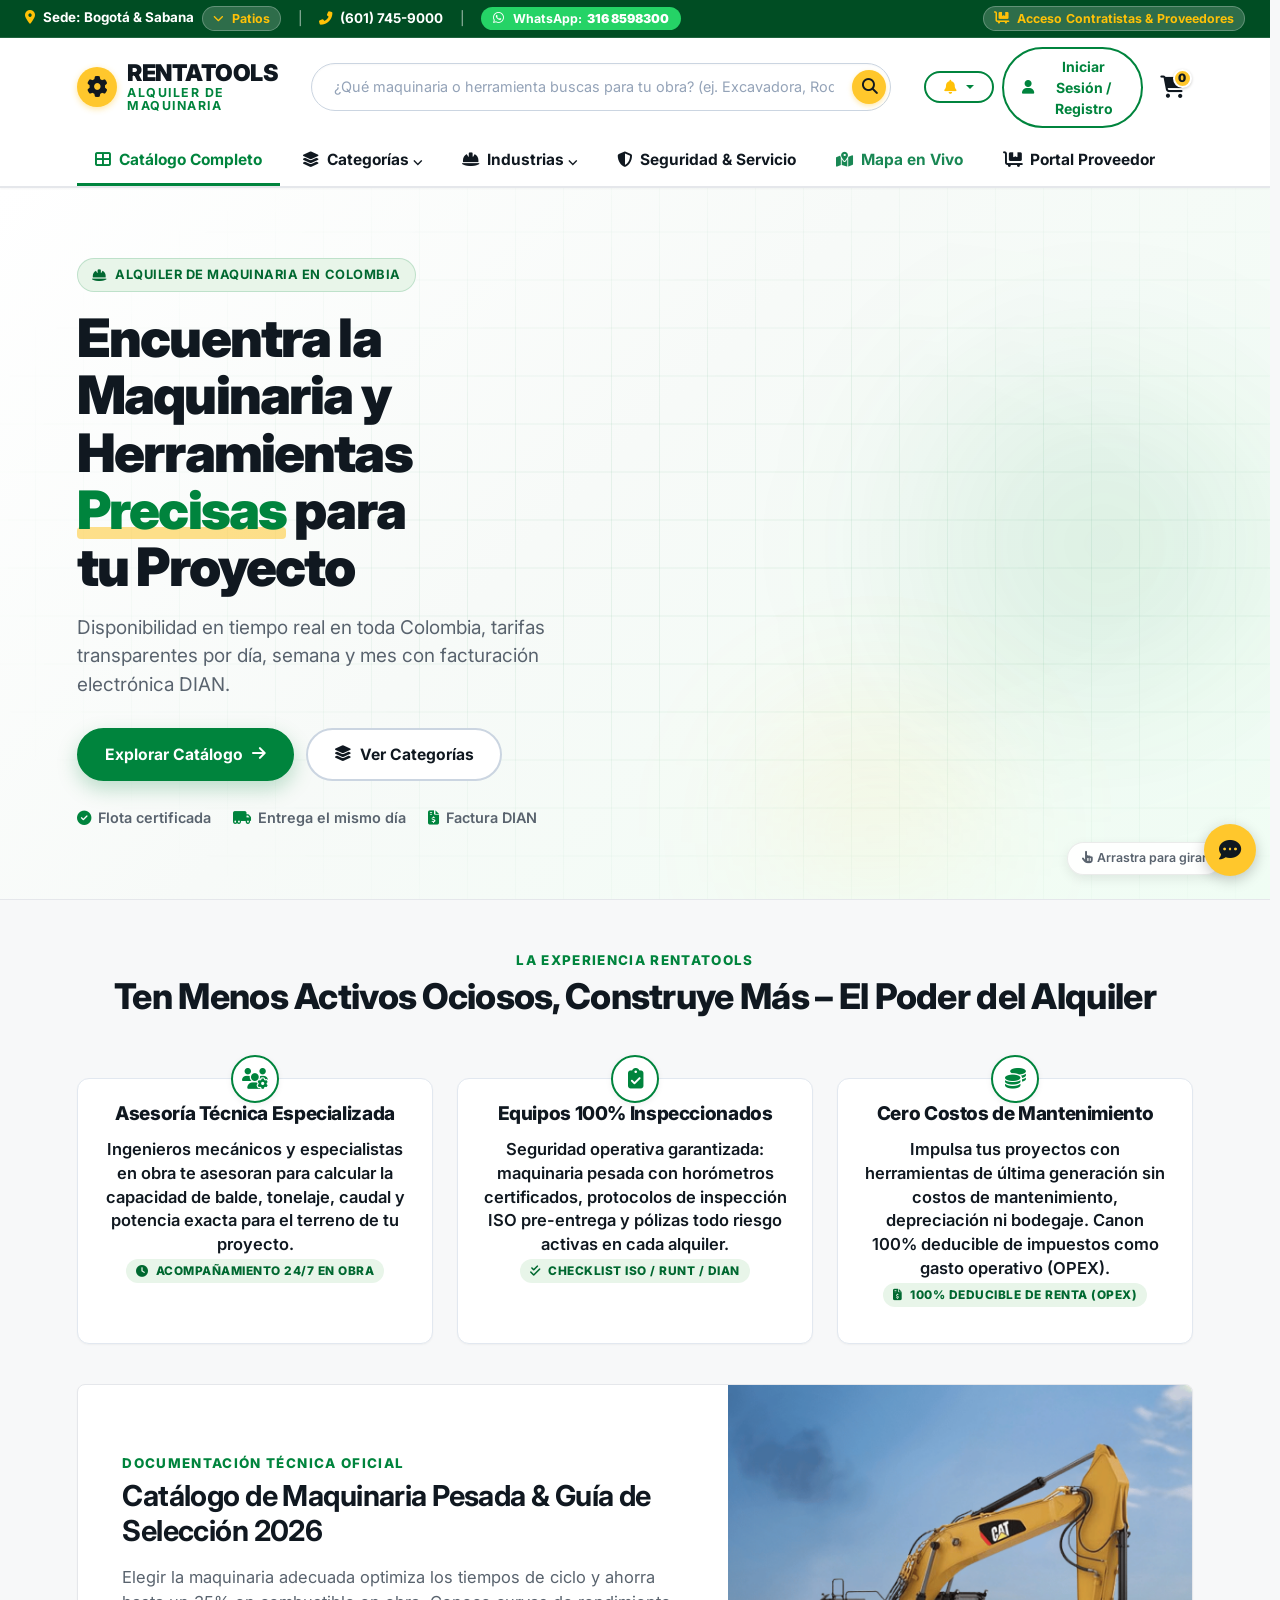
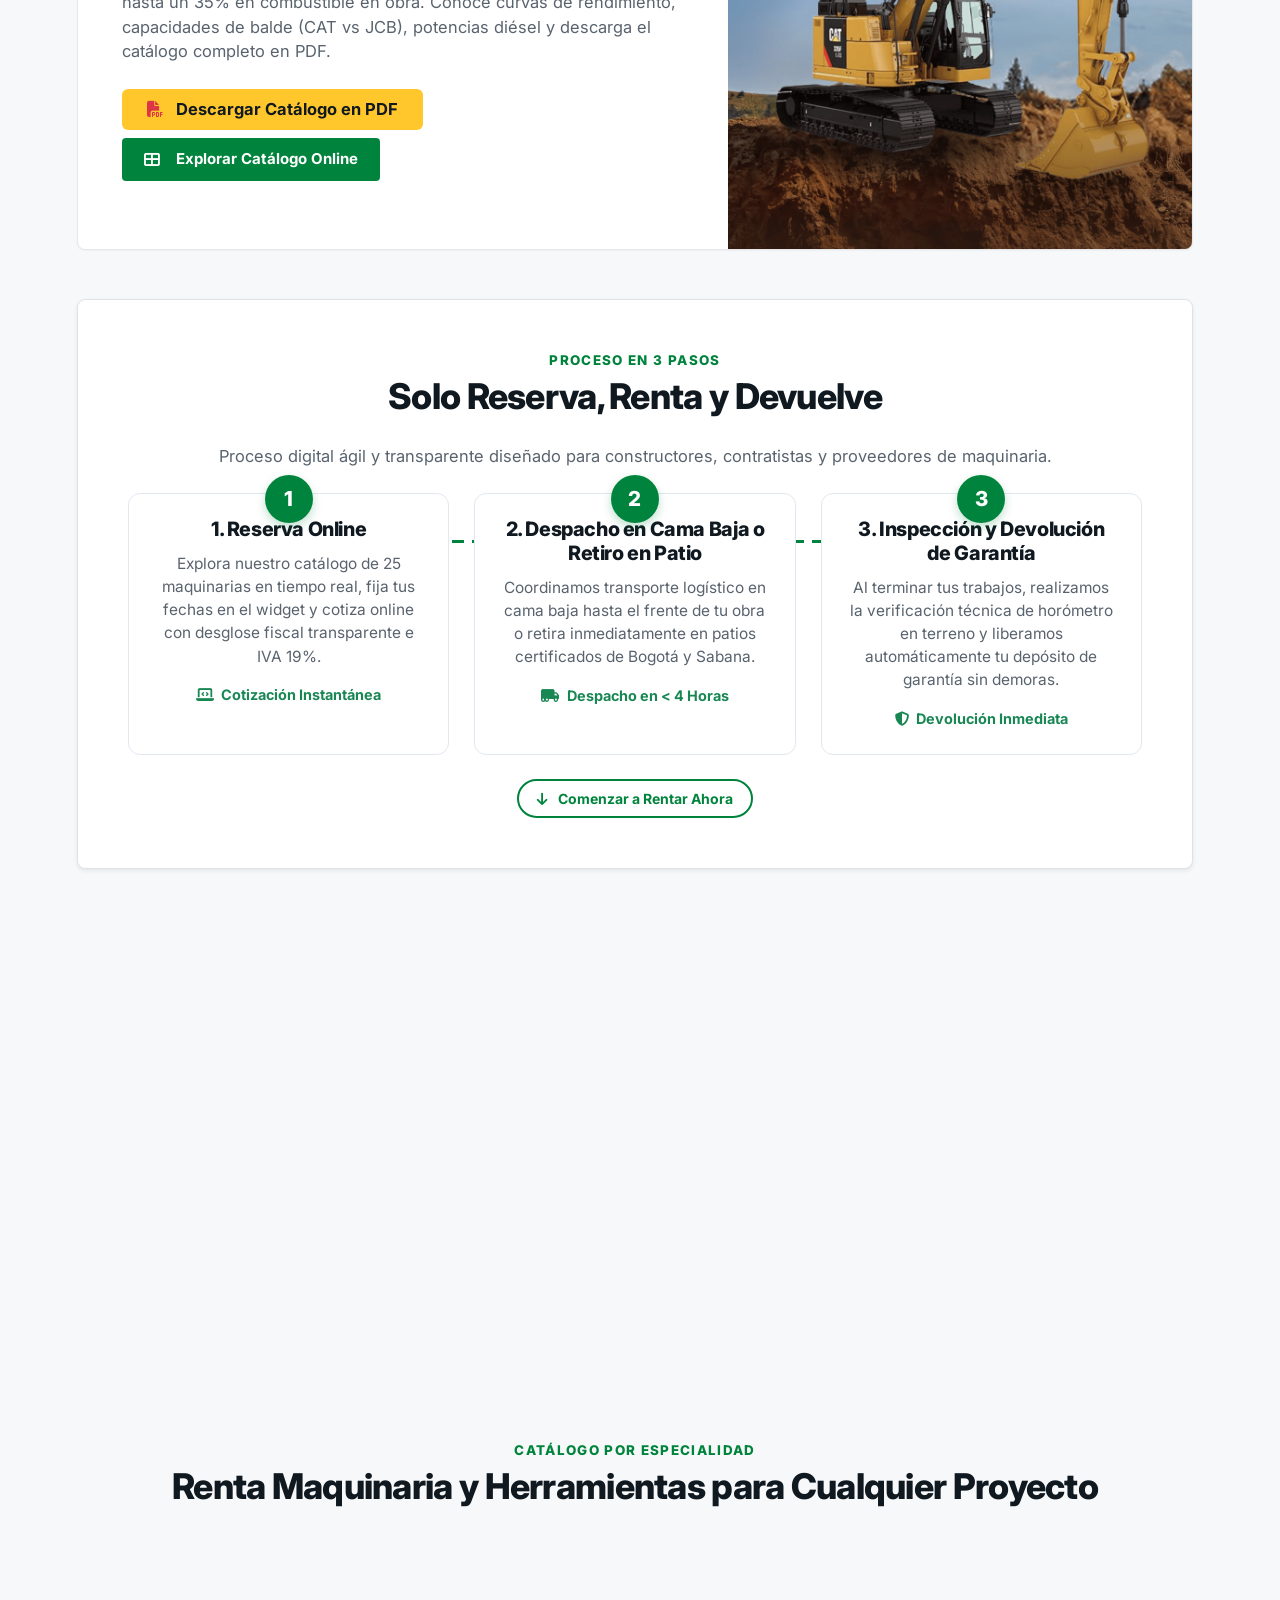
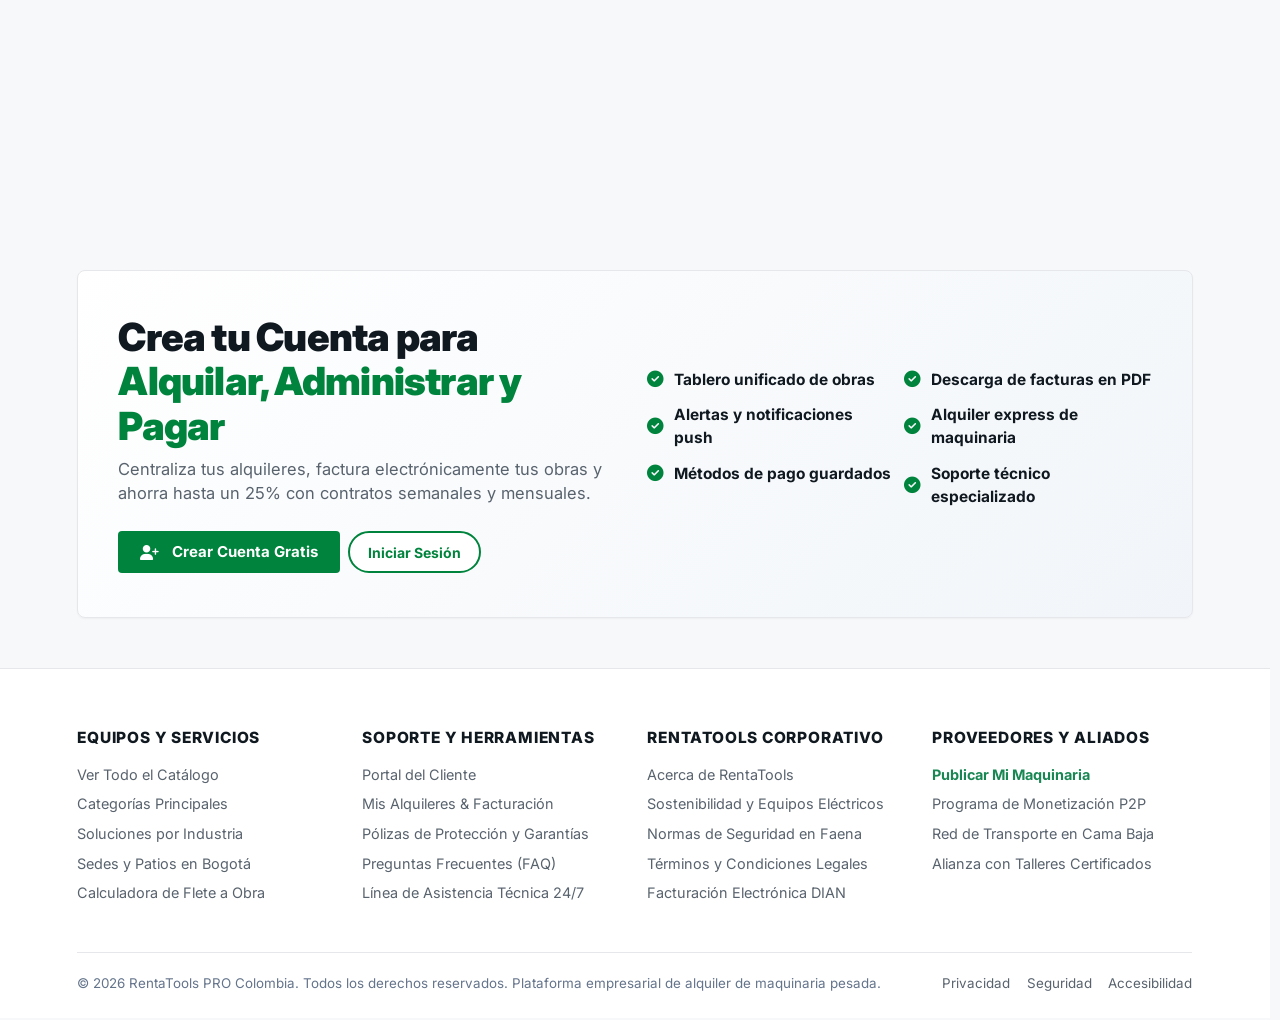
==== commit f1e7fe9a: "fix(map): prevent page jumping to top on map click by updating pin in place and stopping event bubbl" ====
--- a/frontend/index.html
+++ b/frontend/index.html
@@ -1533,7 +1533,7 @@
   <!-- Módulos de la Aplicación -->
   <script defer src="js/api.js?v=5"></script>
   <script defer src="js/websocket.js?v=6"></script>
-  <script defer src="js/map.js?v=5"></script>
+  <script defer src="js/map.js?v=6"></script>
   <script defer src="js/app.js?v=8"></script>
   <script type="module" src="js/hero3d.js?v=4"></script>
 </body>
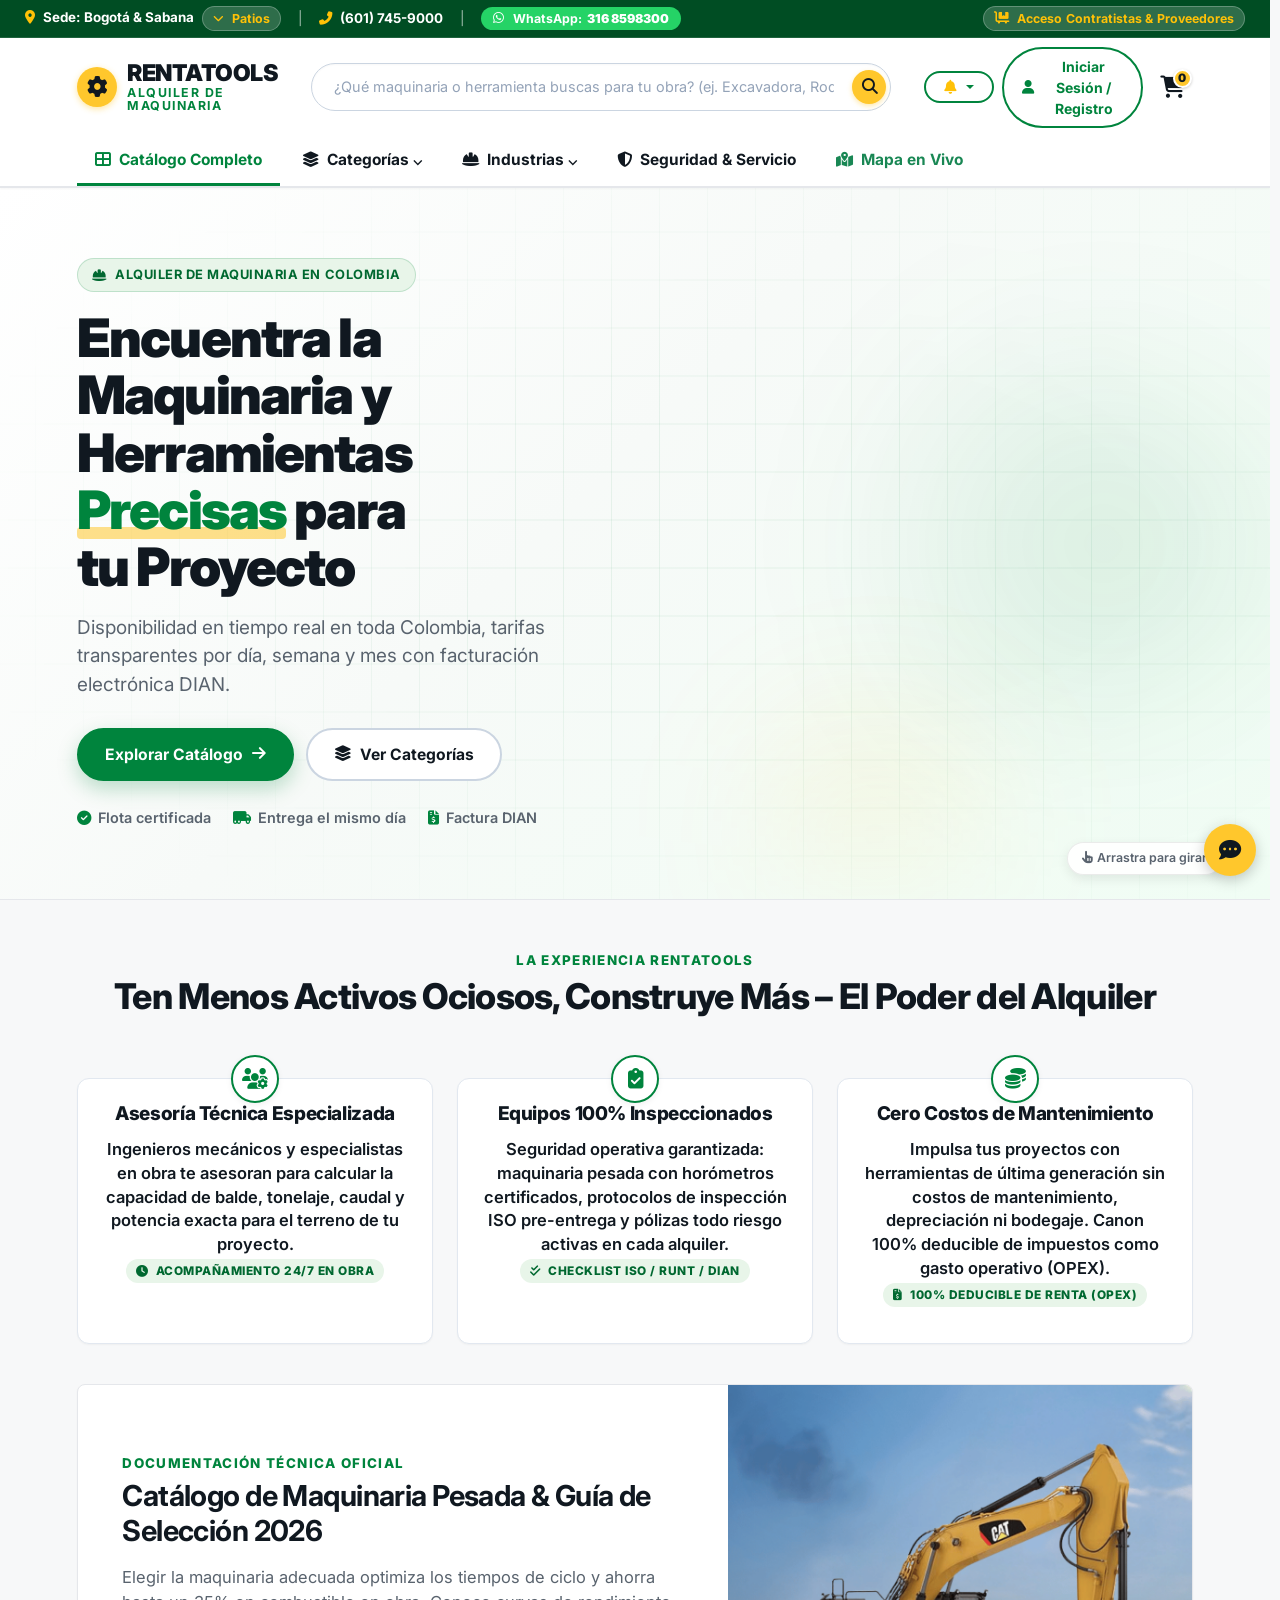
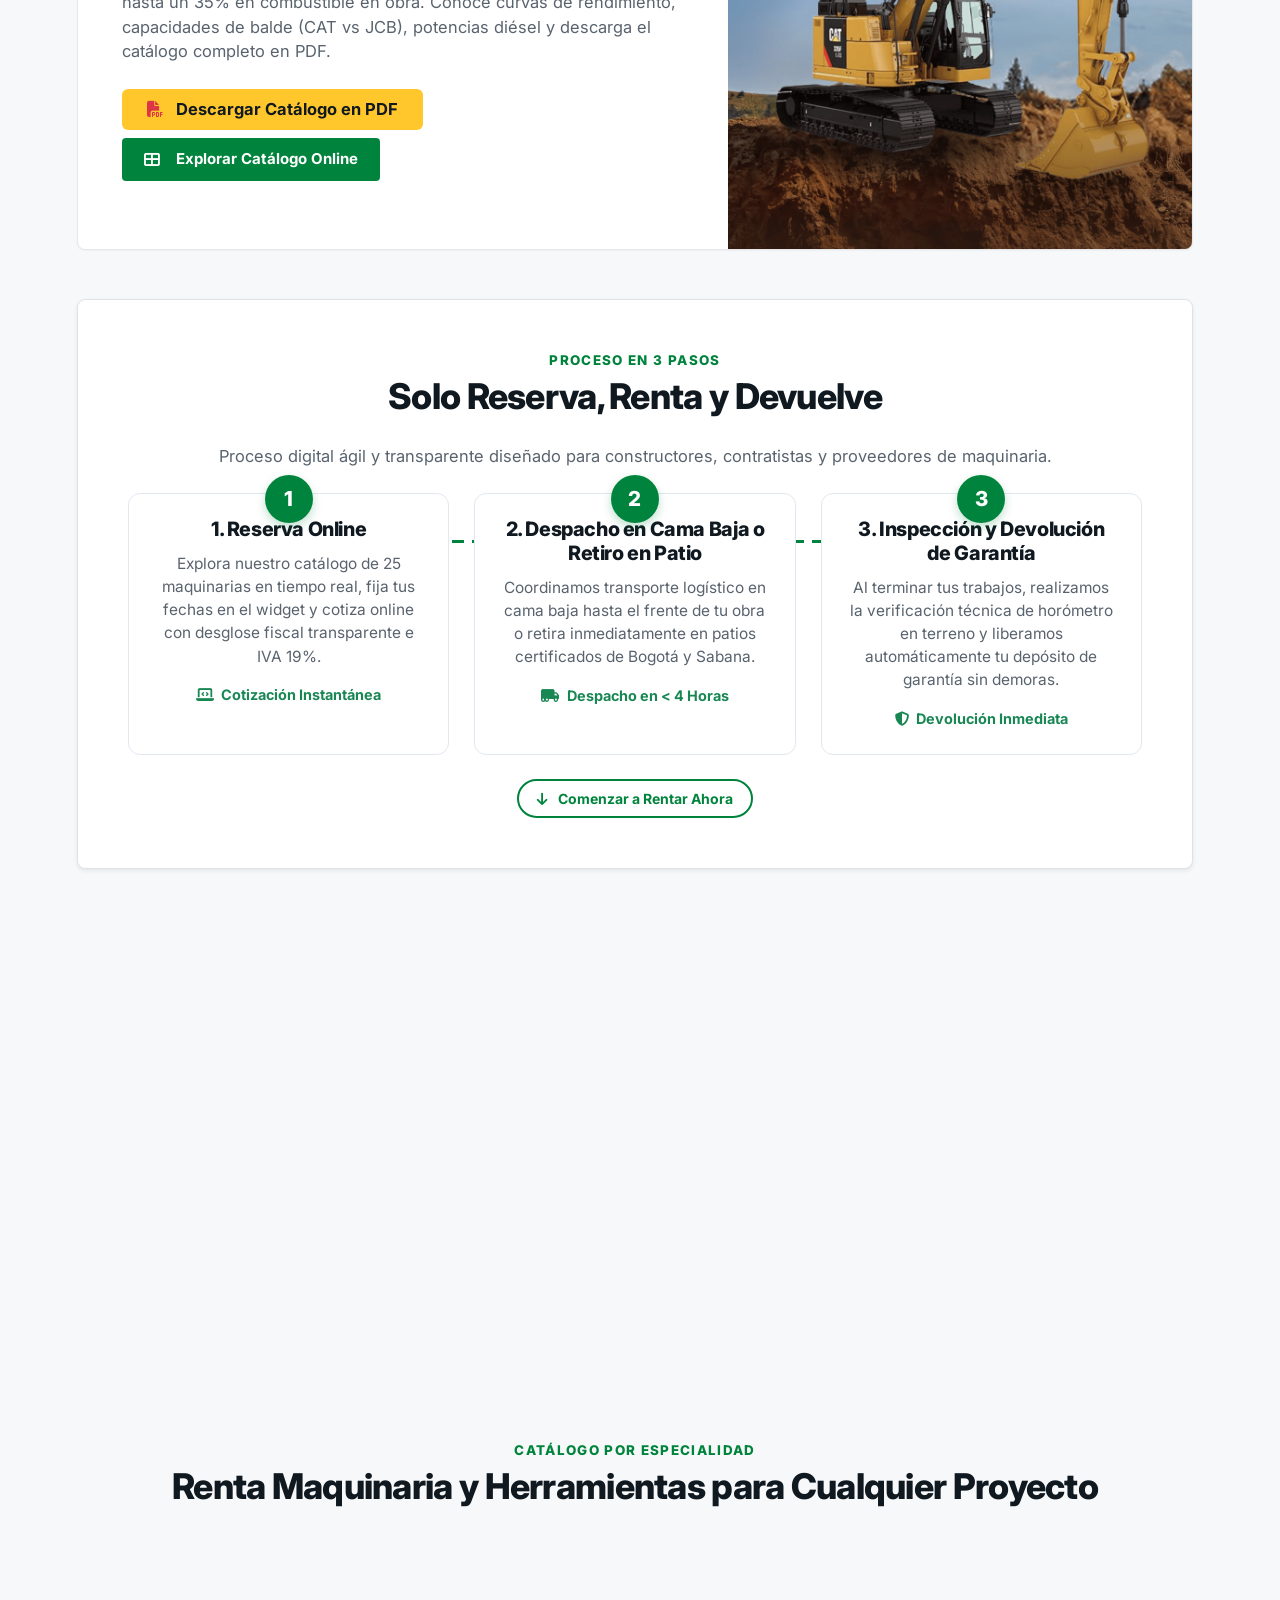
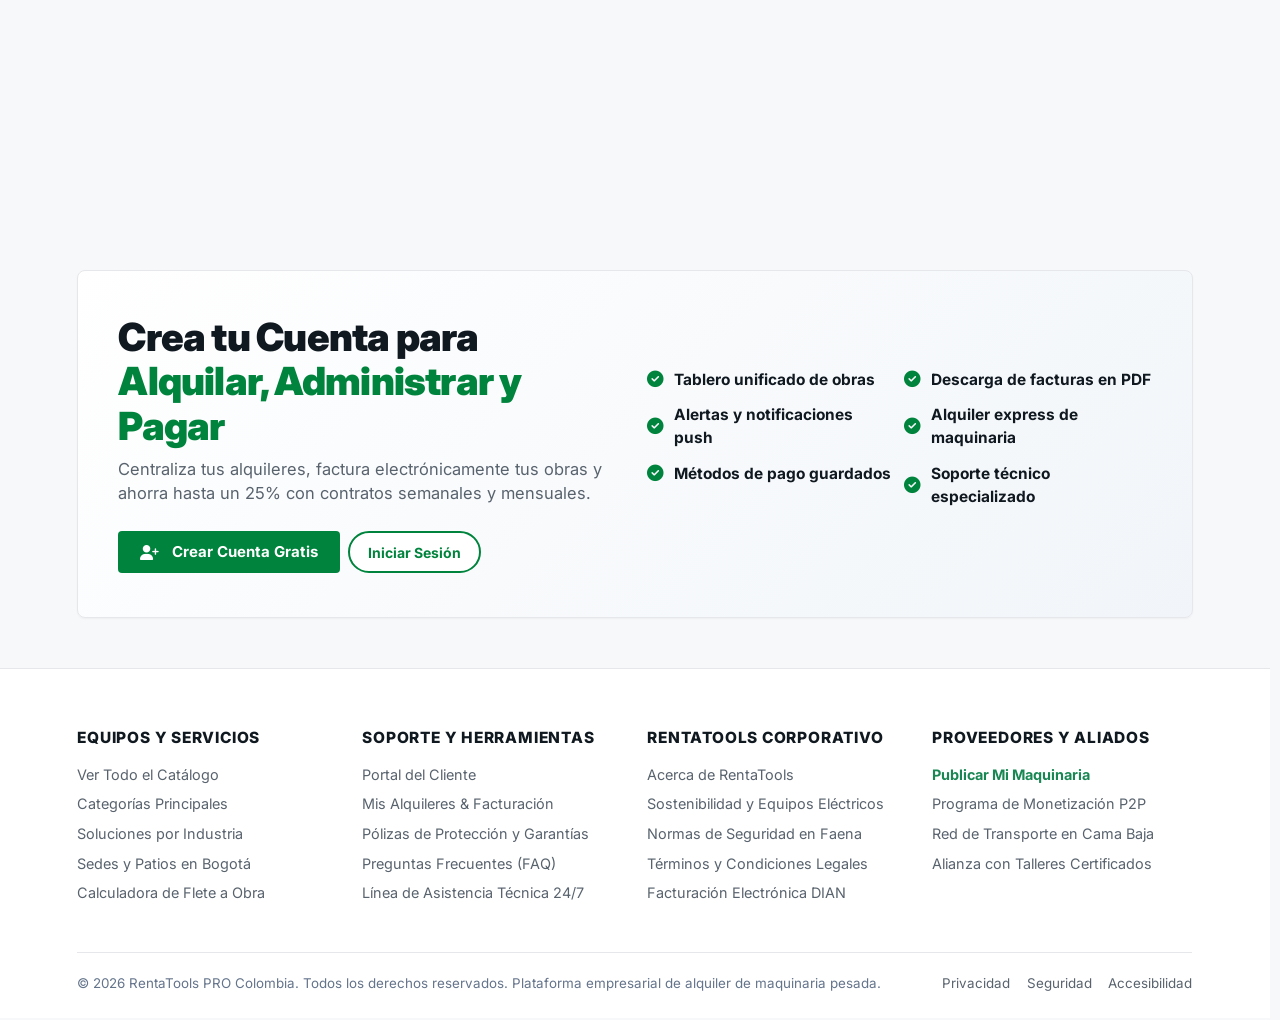
==== commit d0fd4111: "feat(cart-portal): restringir portal proveedor por rol y persistir carrito en docker postgres" ====
--- a/frontend/index.html
+++ b/frontend/index.html
@@ -210,7 +210,7 @@
           <li><a href="#" class="sb-subnav-link" data-nav="section-experience" onclick="App.navigateToSection('section-experience'); return false;"><i class="fa fa-shield-alt me-1"></i> Seguridad & Servicio</a></li>
           <li><a href="#" class="sb-subnav-link text-success fw-bold" data-nav="section-map" onclick="App.navigateToSection('section-map'); return false;"><i class="fa fa-map-marked-alt me-1"></i> Mapa en Vivo</a></li>
           <li id="nav-client-tab-link" style="display: none;"><a href="#" class="sb-subnav-link" data-nav="client-dashboard" onclick="App.switchView('client-dashboard'); return false;">Mis Alquileres</a></li>
-          <li id="nav-provider-tab-link"><a href="#" class="sb-subnav-link fw-bold" data-nav="provider-dashboard" onclick="App.switchView('provider-dashboard'); return false;"><i class="fa fa-dolly-flatbed me-1"></i> Portal Proveedor</a></li>
+          <li id="nav-provider-tab-link" style="display: none;"><a href="#" class="sb-subnav-link fw-bold" data-nav="provider-dashboard" onclick="App.switchView('provider-dashboard'); return false;"><i class="fa fa-dolly-flatbed me-1"></i> Portal Proveedor</a></li>
         </ul>
       </div>
     </div>
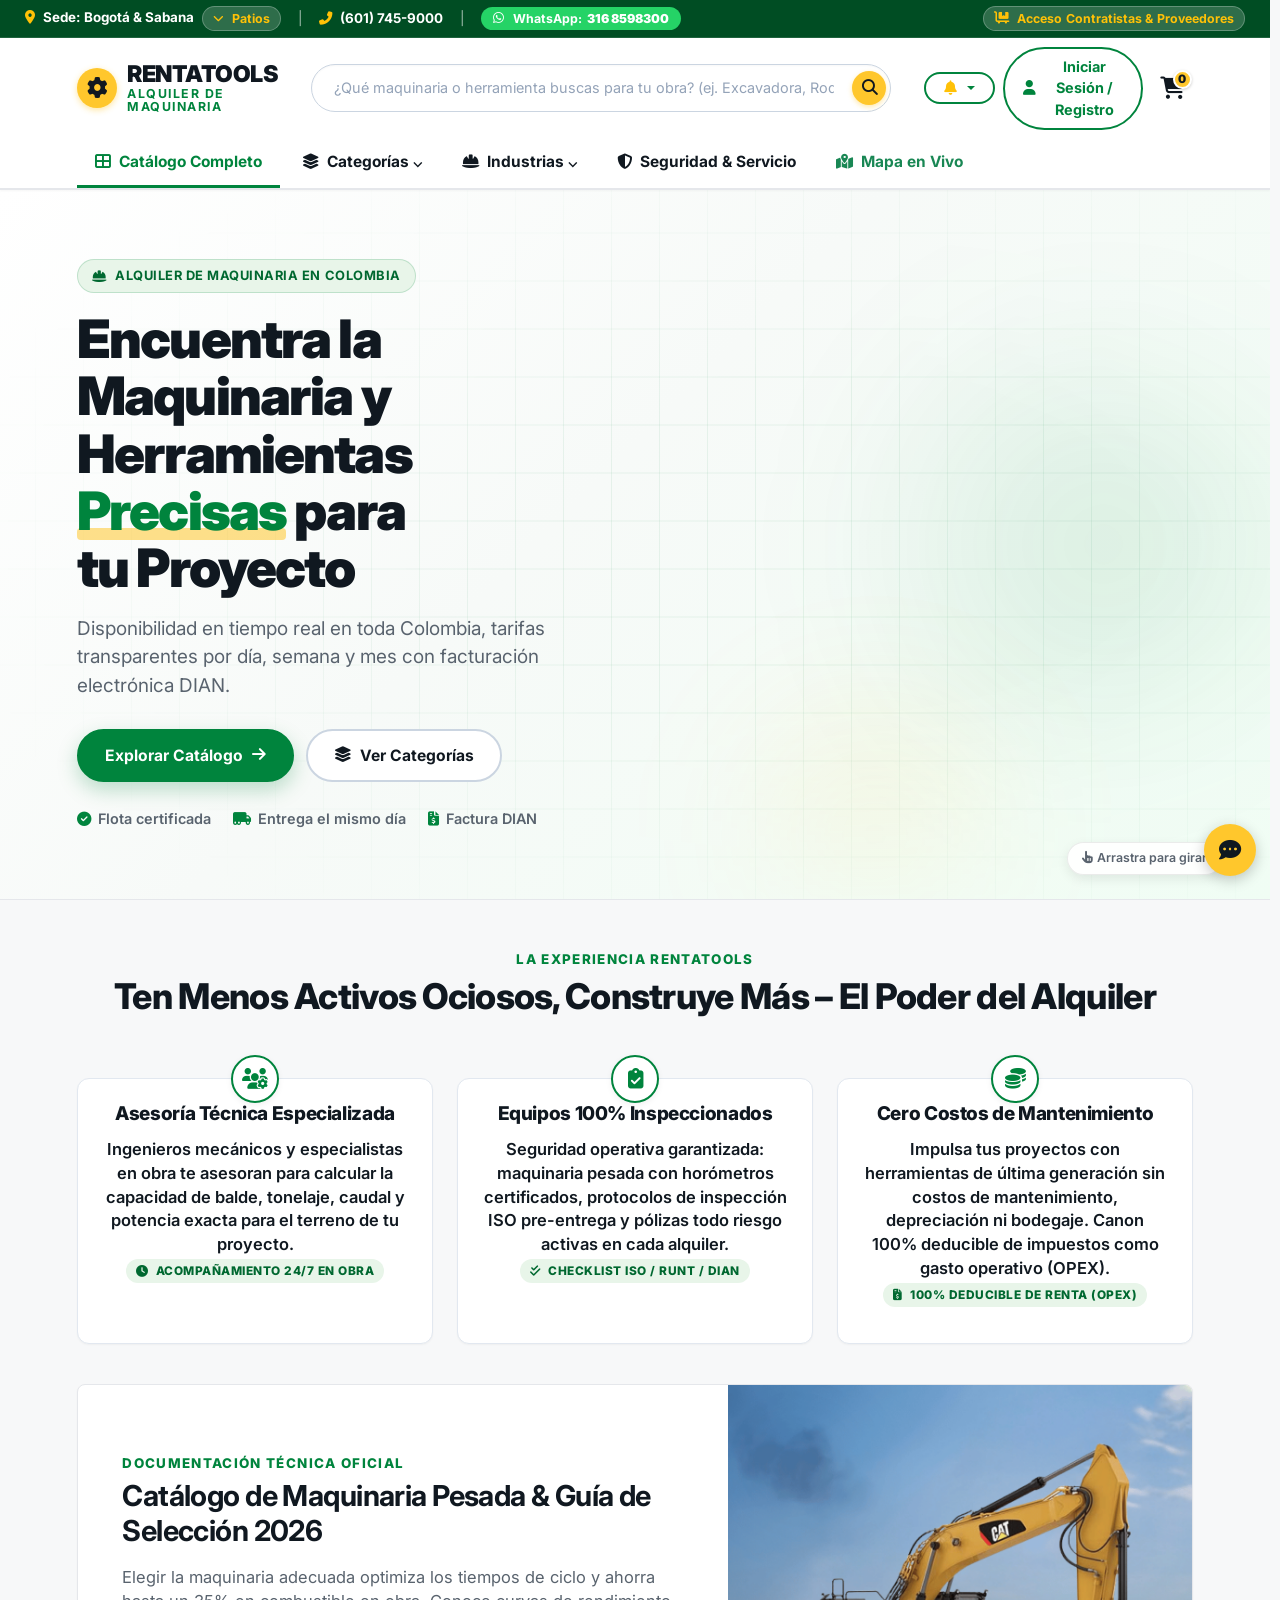
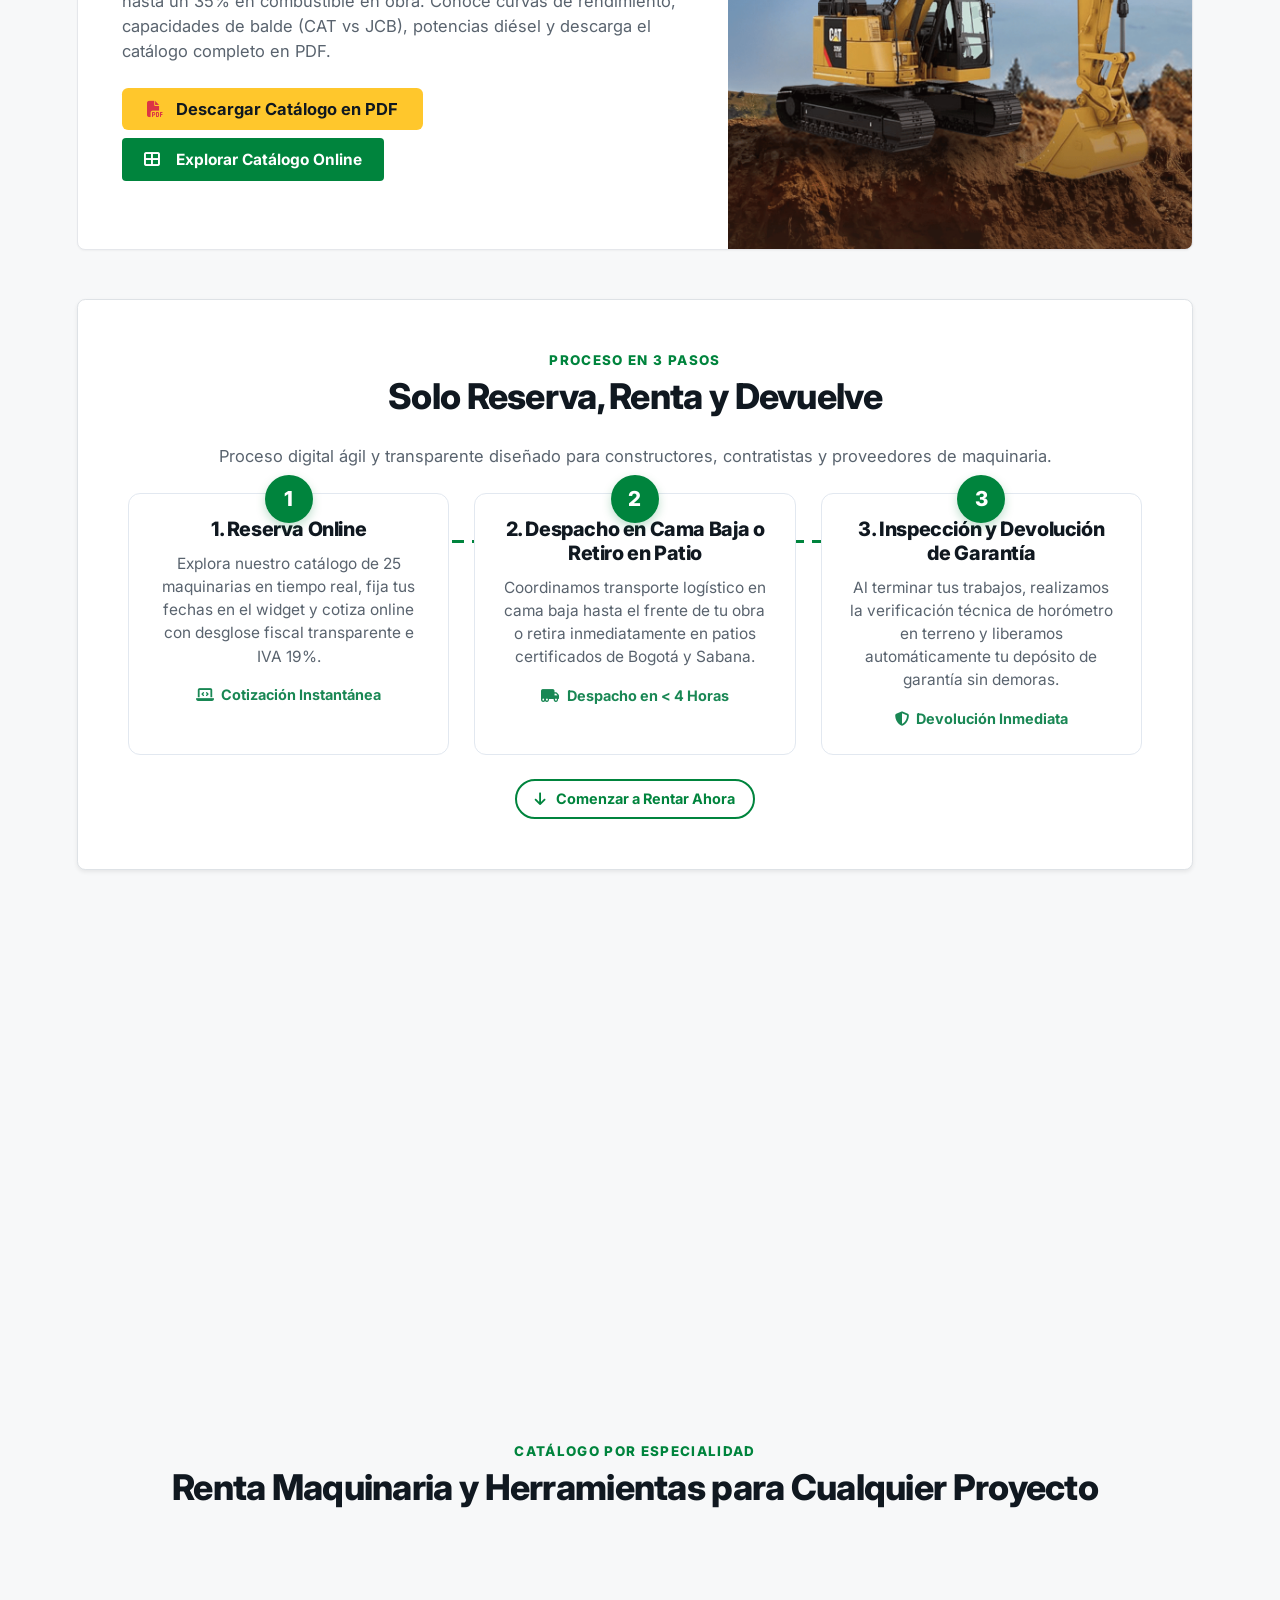
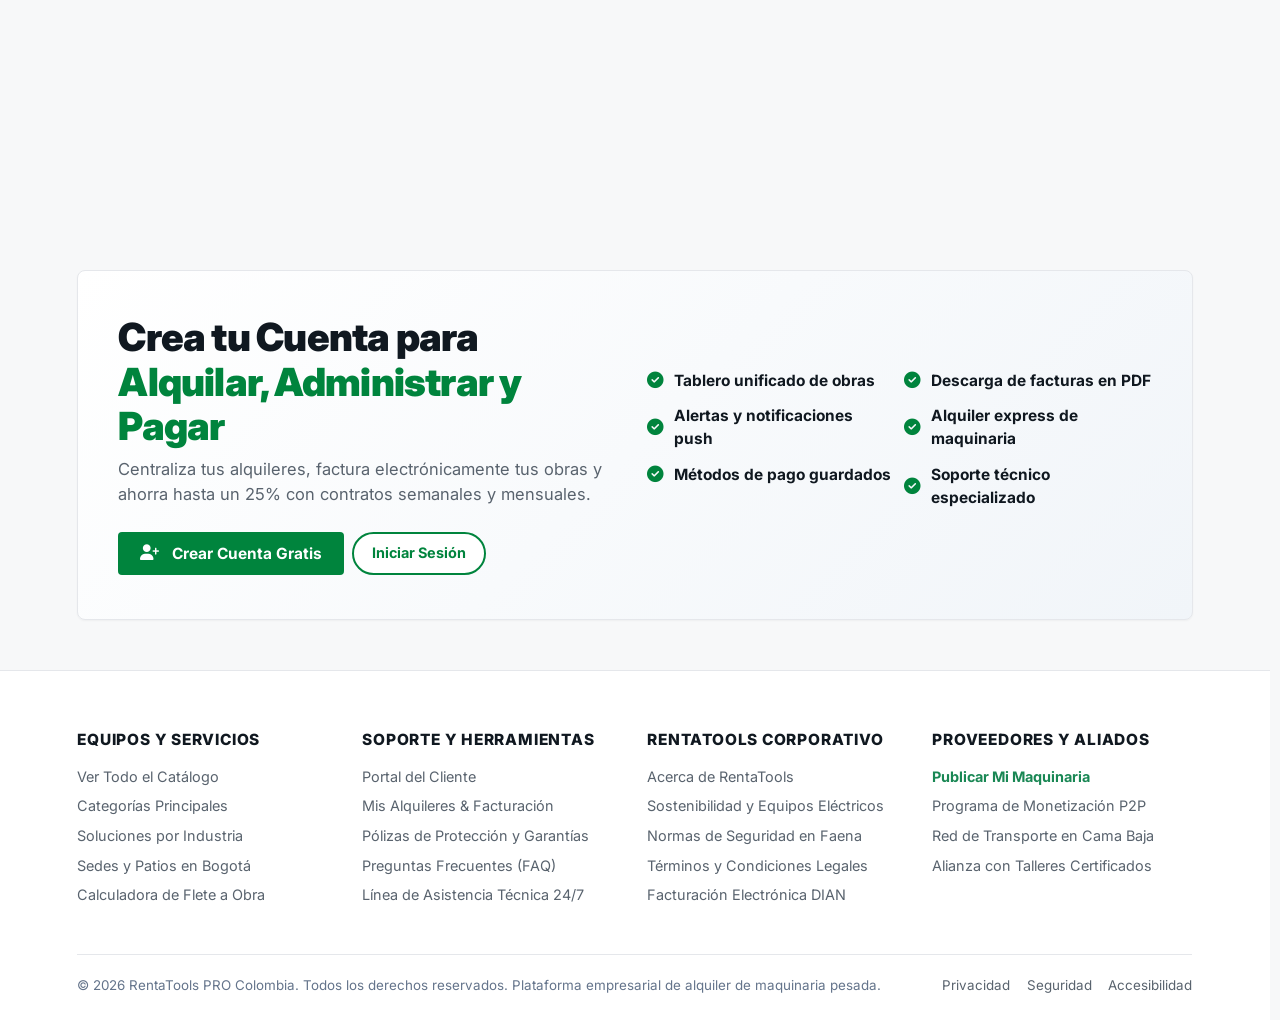
==== commit 3a030968: "feat(ui): add visual components for bi top performance, providers directory, overdue invoices and ma" ====
--- a/frontend/index.html
+++ b/frontend/index.html
@@ -731,9 +731,14 @@
           <h3 class="fw-bold text-dark mb-1"><i class="fa fa-chart-pie text-success me-2"></i>Métricas de Negocio & KPIs Globales</h3>
           <p class="text-muted small mb-0">Visión gerencial de ingresos, ocupación de flota y actividad en tiempo real.</p>
         </div>
-        <button class="btn-sb-pill-outline" onclick="App.switchView('catalog')">
-          <i class="fa fa-arrow-left me-1"></i> Catálogo
-        </button>
+        <div class="d-flex gap-2">
+          <button class="btn btn-sm btn-sb-green" onclick="App.openCreateCategoryModal()">
+            <i class="fa fa-folder-plus me-1"></i> Nueva Categoría
+          </button>
+          <button class="btn-sb-pill-outline" onclick="App.switchView('catalog')">
+            <i class="fa fa-arrow-left me-1"></i> Catálogo
+          </button>
+        </div>
       </div>
 
       <div class="row g-3 mb-4">
@@ -764,6 +769,43 @@
             <div class="h3 fw-bold text-info mb-1" id="admin-total-users">45</div>
             <span class="small text-muted">Clientes y Proveedores</span>
           </div>
+        </div>
+      </div>
+
+      <!-- 🏆 BLOQUE BI: MÁXIMO RENDIMIENTO & TOP PERFORMANCE -->
+      <div class="row g-3 mb-4">
+        <div class="col-12 col-md-4">
+          <div class="p-3 border rounded-3 bg-white shadow-sm h-100 border-start border-4 border-warning">
+            <div class="d-flex align-items-center justify-content-between mb-2">
+              <span class="text-muted small text-uppercase fw-bold"><i class="fa fa-trophy text-warning me-1"></i> Maquinaria Más Rentable</span>
+              <span class="badge bg-warning text-dark" id="top-tool-rentals">0 rentas</span>
+            </div>
+            <h5 class="fw-bold text-dark mb-1" id="top-tool-name">Cargando...</h5>
+            <div class="small text-muted">Facturación generada: <strong class="text-success" id="top-tool-revenue">$ 0</strong></div>
+          </div>
+        </div>
+        <div class="col-12 col-md-4">
+          <div class="p-3 border rounded-3 bg-white shadow-sm h-100 border-start border-4 border-primary">
+            <div class="d-flex align-items-center justify-content-between mb-2">
+              <span class="text-muted small text-uppercase fw-bold"><i class="fa fa-building text-primary me-1"></i> Cliente Corporativo Top</span>
+              <span class="badge bg-primary text-white">VIP</span>
+            </div>
+            <h5 class="fw-bold text-dark mb-1" id="top-client-name">Cargando...</h5>
+            <div class="small text-muted">Inversión acumulada: <strong class="text-primary" id="top-client-spend">$ 0</strong></div>
+          </div>
+        </div>
+        <div class="col-12 col-md-4">
+          <div class="p-3 border rounded-3 bg-white shadow-sm h-100 border-start border-4 border-success">
+            <div class="d-flex align-items-center justify-content-between mb-2">
+              <span class="text-muted small text-uppercase fw-bold"><i class="fa fa-chart-line text-success me-1"></i> Ocupación del Parque</span>
+              <span class="badge bg-success" id="top-occupancy-badge">0%</span>
+            </div>
+            <h5 class="fw-bold text-dark mb-1" id="top-occupancy-text">0% en Obra</h5>
+            <div class="progress mt-2" style="height: 8px;">
+              <div class="progress-bar bg-success" id="top-occupancy-bar" role="progressbar" style="width: 0%"></div>
+            </div>
+          </div>
+        </div>
       </div>
 
       <!-- MAPA GLOBAL DE TELEMETRÍA Y CONTROL DE FLOTA (ADMIN) -->
@@ -792,11 +834,78 @@
         </div>
         <div id="admin-map-container" style="height: 460px; border-radius: 8px; z-index: 1;"></div>
       </div>
-        <h5 class="fw-bold text-dark mb-3"><i class="fa fa-history text-success me-2"></i>Flujo de Actividades del Marketplace</h5>
-        <ul class="list-group list-group-flush" id="admin-activities-list">
-          <!-- Renderizado dinámicamente -->
-        </ul>
-      </div>
+
+      <!-- 🏢 SECCIÓN: DIRECTORIO DE EMPRESAS PROVEEDORAS & HOMOLOGACIÓN -->
+      <div class="bg-white border rounded-3 p-3 mb-4 shadow-sm">
+        <div class="d-flex justify-content-between align-items-center mb-3 flex-wrap gap-2">
+          <div>
+            <h5 class="fw-bold text-dark mb-1">
+              <i class="fa fa-building text-success me-2"></i>Directorio de Empresas Proveedoras & Homologación
+            </h5>
+            <p class="text-muted small mb-0">Supervisión de aliados de maquinaria, tamaño de flota y validación legal.</p>
+          </div>
+          <button class="btn btn-sm btn-outline-secondary" onclick="App.loadAdminProviders()">
+            <i class="fa fa-sync-alt me-1"></i> Actualizar Proveedores
+          </button>
+        </div>
+        <div class="table-responsive">
+          <table class="table table-hover align-middle mb-0">
+            <thead class="table-light">
+              <tr>
+                <th>ID</th>
+                <th>EMPRESA</th>
+                <th>NIT</th>
+                <th>CIUDAD</th>
+                <th>FLOTA</th>
+                <th>CALIFICACIÓN</th>
+                <th>ESTADO</th>
+                <th>ACCIÓN</th>
+              </tr>
+            </thead>
+            <tbody id="admin-providers-list">
+              <tr><td colspan="8" class="text-center text-muted py-3">Cargando directorio de proveedores...</td></tr>
+            </tbody>
+          </table>
+        </div>
+      </div>
+
+      <!-- 📄 SECCIÓN: CARTERA VENCIDA (FACTURAS EN MORA) -->
+      <div class="bg-white border rounded-3 p-3 mb-4 shadow-sm">
+        <div class="d-flex justify-content-between align-items-center mb-3 flex-wrap gap-2">
+          <div>
+            <h5 class="fw-bold text-dark mb-1">
+              <i class="fa fa-file-invoice-dollar text-danger me-2"></i>Cartera Vencida (Facturación en Mora)
+            </h5>
+            <p class="text-muted small mb-0">Facturas impagas cuya fecha límite de pago ya expiró.</p>
+          </div>
+          <button class="btn btn-sm btn-outline-secondary" onclick="App.loadOverdueInvoices()">
+            <i class="fa fa-sync-alt me-1"></i> Actualizar Cartera
+          </button>
+        </div>
+        <div class="table-responsive">
+          <table class="table table-hover align-middle mb-0">
+            <thead class="table-light">
+              <tr>
+                <th># FACTURA</th>
+                <th>CLIENTE</th>
+                <th>NIT</th>
+                <th>VENCIMIENTO</th>
+                <th>TOTAL</th>
+                <th>ESTADO</th>
+                <th>ACCIONES</th>
+              </tr>
+            </thead>
+            <tbody id="admin-overdue-list">
+              <tr><td colspan="7" class="text-center text-muted py-3">Cargando cartera vencida...</td></tr>
+            </tbody>
+          </table>
+        </div>
+      </div>
+
+      <h5 class="fw-bold text-dark mb-3"><i class="fa fa-history text-success me-2"></i>Flujo de Actividades del Marketplace</h5>
+      <ul class="list-group list-group-flush" id="admin-activities-list">
+        <!-- Renderizado dinámicamente -->
+      </ul>
     </div>
   </div>
 
@@ -1515,6 +1624,150 @@
     </div>
   </div>
 
+  <!-- ==================== MODAL BITÁCORA DE MANTENIMIENTO ==================== -->
+  <div class="modal fade" id="maintenanceModal" tabindex="-1" aria-hidden="true">
+    <div class="modal-dialog modal-dialog-centered modal-lg">
+      <div class="modal-content sb-modal">
+        <div class="modal-header border-bottom pb-3">
+          <div class="d-flex align-items-center gap-2">
+            <i class="fa fa-wrench text-warning fs-5"></i>
+            <div>
+              <h5 class="modal-title fw-bold text-dark mb-0">Bitácora de Mantenimiento Técnico</h5>
+              <small class="text-muted" id="maint-tool-title">Maquinaria</small>
+            </div>
+          </div>
+          <button type="button" class="btn-close" data-bs-dismiss="modal" aria-label="Cerrar"></button>
+        </div>
+        <div class="modal-body p-4">
+          <input type="hidden" id="maint-tool-id">
+          
+          <ul class="nav nav-pills mb-3" id="maint-tabs" role="tablist">
+            <li class="nav-item" role="presentation">
+              <button class="nav-link active" id="tab-maint-history" data-bs-toggle="pill" data-bs-target="#pane-maint-history" type="button" role="tab">
+                <i class="fa fa-history me-1"></i> Historial Técnico
+              </button>
+            </li>
+            <li class="nav-item" role="presentation">
+              <button class="nav-link" id="tab-maint-new" data-bs-toggle="pill" data-bs-target="#pane-maint-new" type="button" role="tab">
+                <i class="fa fa-plus-circle me-1"></i> Registrar Mantenimiento
+              </button>
+            </li>
+          </ul>
+
+          <div class="tab-content">
+            <div class="tab-pane fade show active" id="pane-maint-history" role="tabpanel">
+              <div class="table-responsive">
+                <table class="table table-sm table-hover align-middle">
+                  <thead class="table-light">
+                    <tr>
+                      <th>Tipo</th>
+                      <th>Descripción</th>
+                      <th>Técnico</th>
+                      <th>Costo</th>
+                      <th>Fecha</th>
+                      <th>Próximo</th>
+                    </tr>
+                  </thead>
+                  <tbody id="maint-history-table">
+                    <tr><td colspan="6" class="text-center text-muted py-3">Cargando bitácora...</td></tr>
+                  </tbody>
+                </table>
+              </div>
+            </div>
+
+            <div class="tab-pane fade" id="pane-maint-new" role="tabpanel">
+              <form id="form-register-maintenance" onsubmit="App.submitMaintenance(event)">
+                <div class="row g-3">
+                  <div class="col-md-6">
+                    <label class="form-label small fw-bold">Tipo de Mantenimiento</label>
+                    <select class="form-select form-select-sm" id="maint-type" required>
+                      <option value="PREVENTIVO">PREVENTIVO (Fluidos, filtros, engrase)</option>
+                      <option value="CORRECTIVO">CORRECTIVO (Reparación de falla mecánica)</option>
+                      <option value="OVERHAUL">OVERHAUL (Reconstrucción / Certificación)</option>
+                    </select>
+                  </div>
+                  <div class="col-md-6">
+                    <label class="form-label small fw-bold">Nombre del Técnico / Ingeniero</label>
+                    <input type="text" class="form-control form-control-sm" id="maint-technician" placeholder="ej. Ing. Carlos Mendoza" required>
+                  </div>
+                  <div class="col-12">
+                    <label class="form-label small fw-bold">Descripción del Trabajo Realizado</label>
+                    <textarea class="form-control form-control-sm" id="maint-description" rows="2" placeholder="Detalle de componentes revisados, repuestos..." required></textarea>
+                  </div>
+                  <div class="col-md-6">
+                    <label class="form-label small fw-bold">Costo del Mantenimiento ($ COP)</label>
+                    <input type="number" class="form-control form-control-sm" id="maint-cost" min="0" step="1000" placeholder="ej. 350000" required>
+                  </div>
+                  <div class="col-md-6">
+                    <label class="form-label small fw-bold">Fecha del Próximo Mantenimiento</label>
+                    <input type="date" class="form-control form-control-sm" id="maint-next-date">
+                  </div>
+                  <div class="col-12">
+                    <label class="form-label small fw-bold">Observaciones / Recomendaciones Técnicas</label>
+                    <input type="text" class="form-control form-control-sm" id="maint-notes" placeholder="ej. Equipo apto para 250 horas de trabajo continuo">
+                  </div>
+                  <div class="col-12">
+                    <div class="form-check form-switch">
+                      <input class="form-check-input" type="checkbox" id="maint-mark-status">
+                      <label class="form-check-label small" for="maint-mark-status">
+                        Poner la maquinaria en estado <strong>EN MANTENIMIENTO</strong>
+                      </label>
+                    </div>
+                  </div>
+                  <div class="col-12 text-end mt-3">
+                    <button type="submit" class="btn btn-sb-green">
+                      <i class="fa fa-save me-1"></i> Guardar en Bitácora
+                    </button>
+                  </div>
+                </div>
+              </form>
+            </div>
+          </div>
+        </div>
+      </div>
+    </div>
+  </div>
+
+  <!-- ==================== MODAL CREAR CATEGORÍA ==================== -->
+  <div class="modal fade" id="createCategoryModal" tabindex="-1" aria-hidden="true">
+    <div class="modal-dialog modal-dialog-centered">
+      <div class="modal-content sb-modal">
+        <div class="modal-header border-bottom pb-3">
+          <div class="d-flex align-items-center gap-2">
+            <i class="fa fa-folder-plus text-success fs-5"></i>
+            <h5 class="modal-title fw-bold text-dark mb-0">Crear Nueva Categoría</h5>
+          </div>
+          <button type="button" class="btn-close" data-bs-dismiss="modal" aria-label="Cerrar"></button>
+        </div>
+        <div class="modal-body p-4">
+          <form id="form-create-category" onsubmit="App.submitCreateCategory(event)">
+            <div class="mb-3">
+              <label class="form-label small fw-bold">Nombre de la Categoría</label>
+              <input type="text" class="form-control" id="cat-name" placeholder="ej. Compresión y Neumática" required>
+            </div>
+            <div class="mb-3">
+              <label class="form-label small fw-bold">Descripción</label>
+              <textarea class="form-control" id="cat-desc" rows="2" placeholder="ej. Compresores de aire de tornillo, martillos..."></textarea>
+            </div>
+            <div class="mb-3">
+              <label class="form-label small fw-bold">Icono FontAwesome</label>
+              <input type="text" class="form-control" id="cat-icon" value="fa-tools" placeholder="ej. fa-wind, fa-bolt, fa-truck-monster">
+            </div>
+            <div class="mb-3 form-check form-switch">
+              <input class="form-check-input" type="checkbox" id="cat-active" checked>
+              <label class="form-check-label small" for="cat-active">Categoría Activa en Catálogo</label>
+            </div>
+            <div class="text-end mt-4">
+              <button type="submit" class="btn btn-sb-green w-100">
+                <i class="fa fa-check-circle me-1"></i> Guardar Categoría
+              </button>
+            </div>
+          </form>
+        </div>
+      </div>
+    </div>
+  </div>
+
   <!-- Botón Flotante Amarillo de Atención y Asesoría Sunbelt Rentals -->
   <button type="button" class="sb-floating-chat-btn" id="sb-floating-chat-btn" onclick="App.openChatSupport();" title="Atención al Cliente Sunbelt Rentals">
     <i class="fa fa-comment-dots"></i>
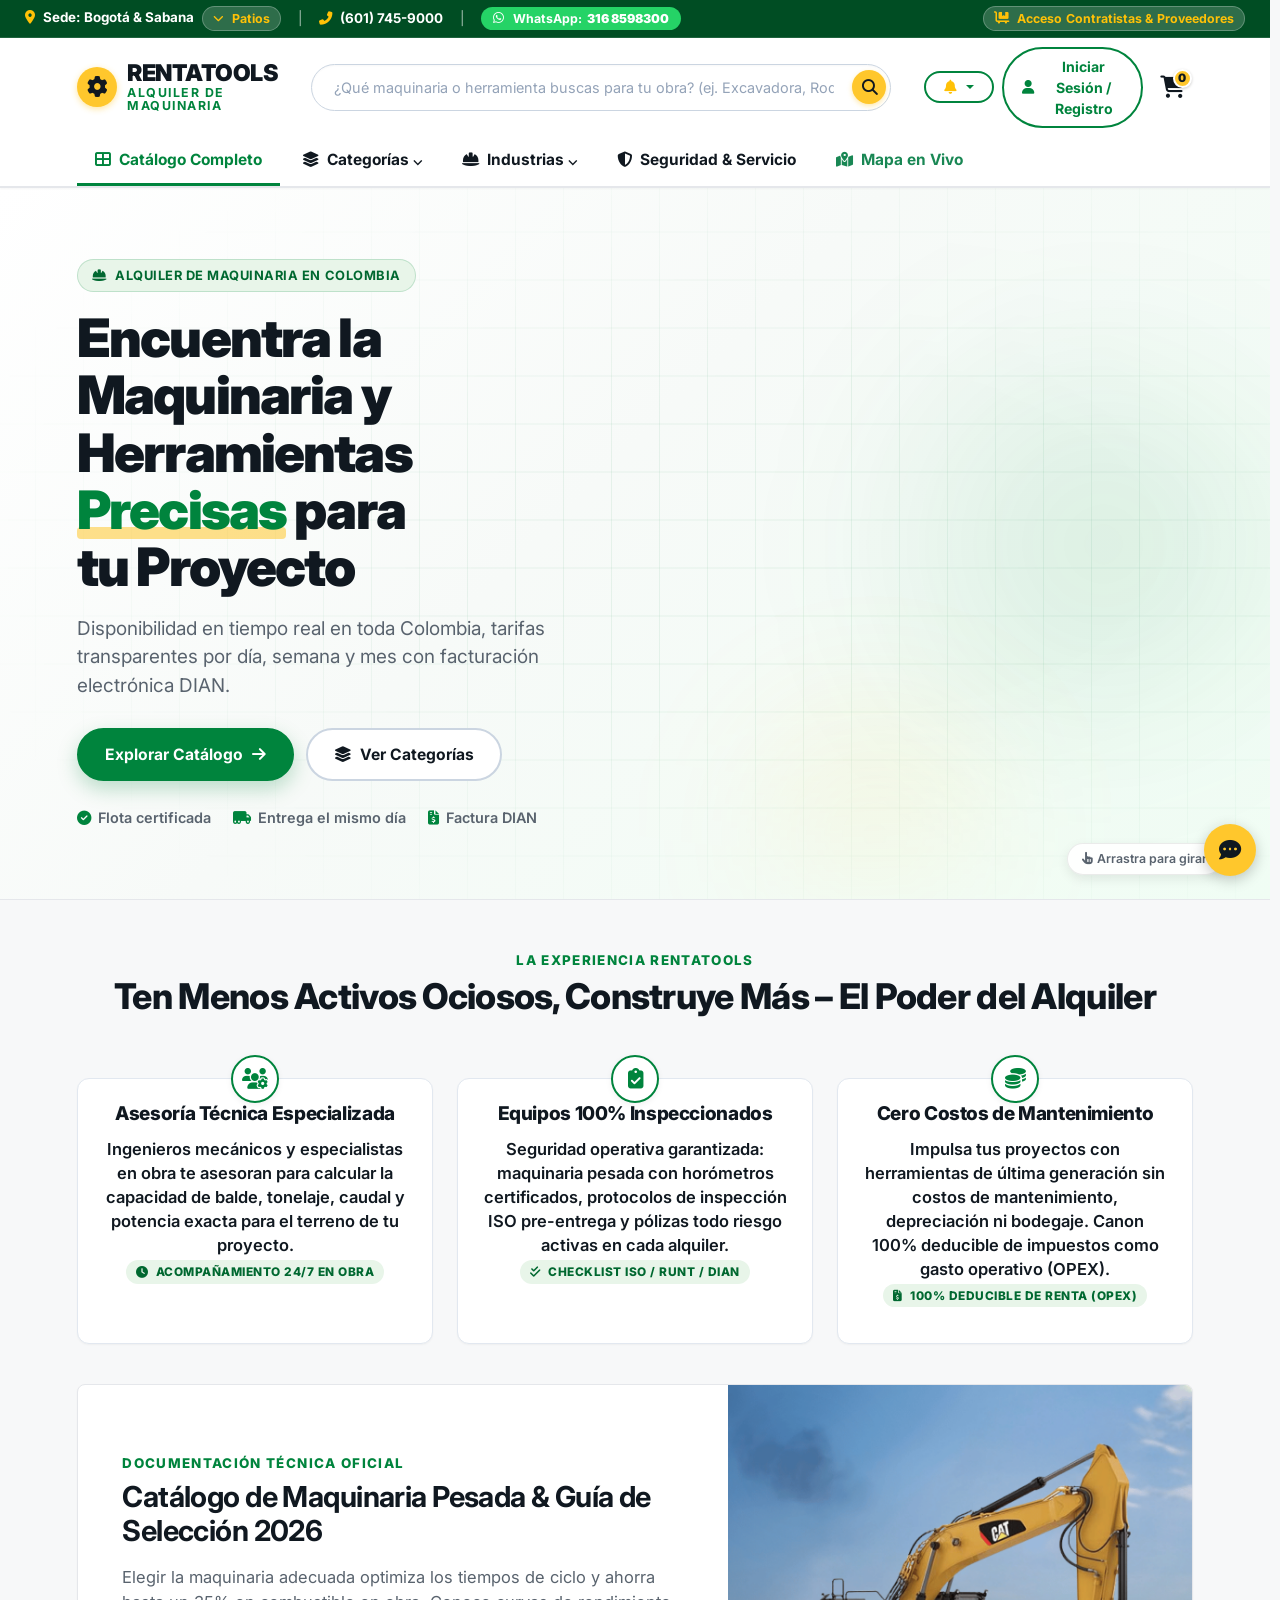
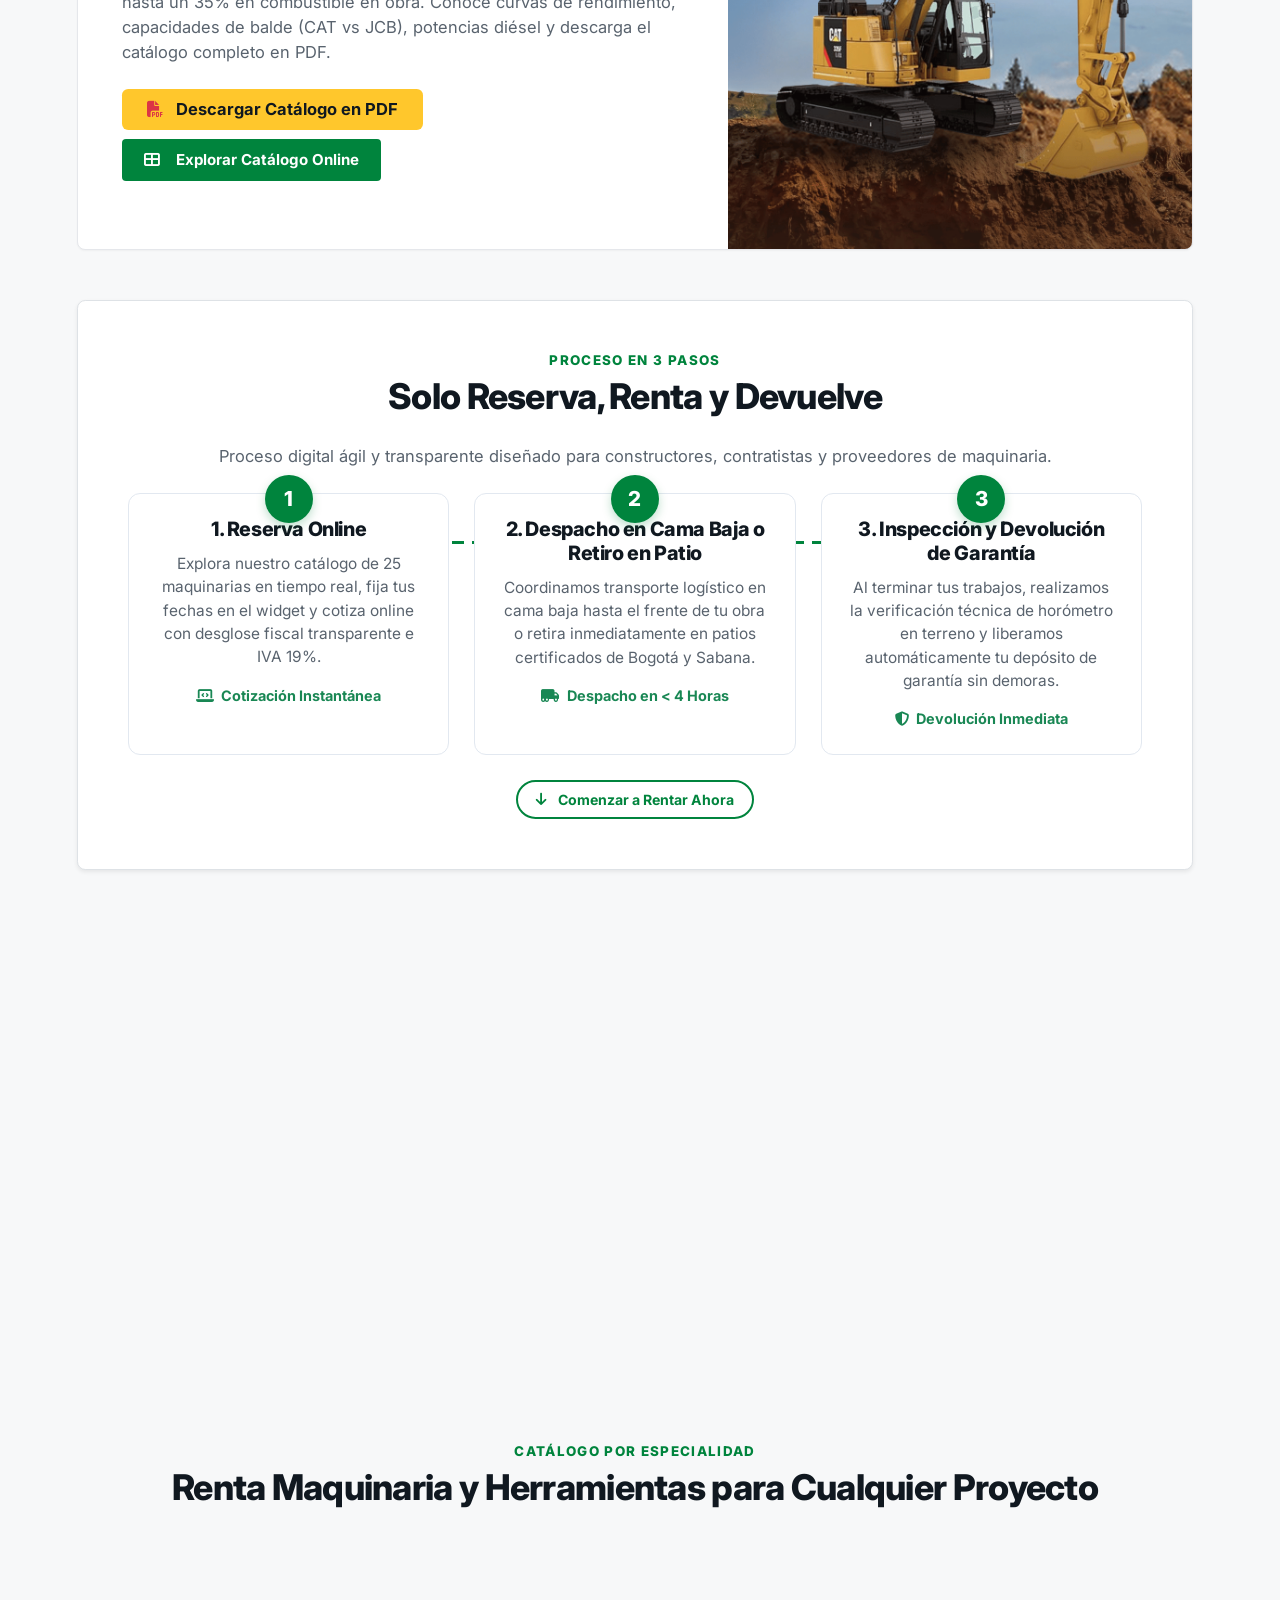
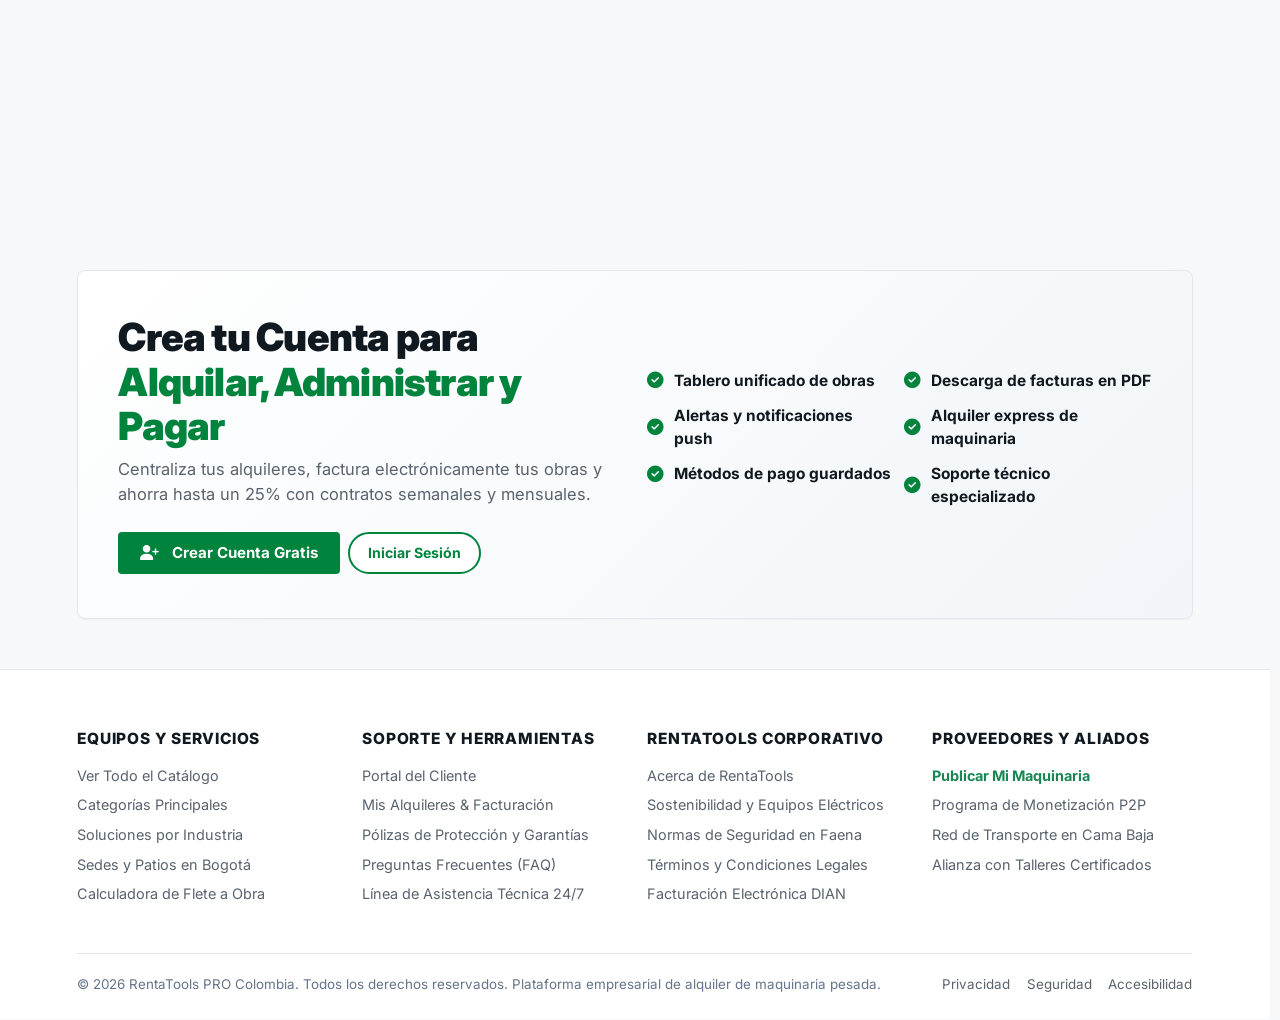
==== commit 04d6bdc3: "feat(ui): implement provider approval/rejection, tool maintenance and reviews UI with Docker Postgre" ====
--- a/frontend/index.html
+++ b/frontend/index.html
@@ -638,7 +638,7 @@
               <th>PERIODO</th>
               <th>TOTAL FACTURADO</th>
               <th>ESTADO</th>
-              <th>FACTURA PDF</th>
+              <th>ACCIONES & CALIFICACIÓN</th>
             </tr>
           </thead>
           <tbody id="client-rentals-list">
@@ -655,7 +655,7 @@
       <div class="d-flex justify-content-between align-items-center mb-4 flex-wrap gap-2">
         <div>
           <h3 class="fw-bold text-dark mb-1"><i class="fa fa-dolly text-warning me-2"></i>Panel de Control del Proveedor</h3>
-          <p class="text-muted small mb-0">Gestión de inventario de maquinaria, aprobación de arriendos entrantes y recepción de equipos.</p>
+          <p class="text-muted small mb-0">Gestión de inventario de maquinaria, aprobación de arriendos entrantes y control operativo de flota.</p>
         </div>
         <div class="d-flex gap-2">
           <button class="btn btn-sb-green" onclick="App.openAddToolModal()">
@@ -692,7 +692,7 @@
       <div class="d-flex justify-content-between align-items-center mb-3 flex-wrap gap-2">
         <div>
           <h5 class="fw-bold text-dark mb-0"><i class="fa fa-list-check text-success me-2"></i>Historial y Solicitudes de Alquiler</h5>
-          <span class="text-muted small">Revisa tus solicitudes activas, pendientes de aprobación y el historial de devoluciones</span>
+          <span class="text-muted small">Revisa tus solicitudes entrantes, aprueba o rechaza solicitudes pendientes y registra devoluciones de maquinaria</span>
         </div>
         <div class="btn-group btn-group-sm" role="group">
           <button type="button" class="btn btn-outline-secondary active fw-semibold" id="btn-filter-prov-all" onclick="App.filterProviderRequests('ALL')">Todas (<span id="prov-count-all">0</span>)</button>
@@ -702,7 +702,7 @@
         </div>
       </div>
 
-      <div class="table-responsive">
+      <div class="table-responsive mb-5">
         <table class="table table-hover align-middle mb-0">
           <thead class="table-light">
             <tr>
@@ -712,13 +712,46 @@
               <th>DÍAS</th>
               <th>VALOR TOTAL</th>
               <th>ESTADO</th>
-              <th>ACCIONES</th>
+              <th>ACCIONES DE APROBACIÓN</th>
             </tr>
           </thead>
           <tbody id="provider-requests-list">
             <!-- Renderizado dinámicamente -->
           </tbody>
         </table>
+      </div>
+
+      <!-- SECCIÓN GESTIÓN DE FLOTA Y MANTENIMIENTO TÉCNICO -->
+      <div class="pt-4 border-top">
+        <div class="d-flex justify-content-between align-items-center mb-3 flex-wrap gap-2">
+          <div>
+            <h5 class="fw-bold text-dark mb-0">
+              <i class="fa fa-wrench text-warning me-2"></i>Gestión de Flota y Control de Mantenimiento
+            </h5>
+            <span class="text-muted small">Supervisa el estado operativo de tu maquinaria, envía equipos a mantenimiento o reactívalos a disponibilidad</span>
+          </div>
+          <button class="btn btn-sm btn-outline-success fw-semibold" onclick="App.loadTools(); App.renderProviderFleetTable();">
+            <i class="fa fa-sync-alt me-1"></i> Actualizar Flota
+          </button>
+        </div>
+
+        <div class="table-responsive">
+          <table class="table table-hover align-middle mb-0">
+            <thead class="table-light">
+              <tr>
+                <th>MAQUINARIA / CÓDIGO</th>
+                <th>CATEGORÍA & MARCA</th>
+                <th>TARIFA / DÍA</th>
+                <th>ESTADO OPERATIVO</th>
+                <th>CALIFICACIÓN</th>
+                <th>ACCIONES DE MANTENIMIENTO</th>
+              </tr>
+            </thead>
+            <tbody id="provider-fleet-list">
+              <!-- Renderizado dinámicamente con App.renderProviderFleetTable() -->
+            </tbody>
+          </table>
+        </div>
       </div>
     </div>
   </div>
@@ -1768,6 +1801,91 @@
     </div>
   </div>
 
+  <!-- ==================== MODAL CALIFICACIÓN DE ALQUILER ==================== -->
+  <div class="modal fade" id="ratingModal" tabindex="-1" aria-hidden="true">
+    <div class="modal-dialog modal-dialog-centered">
+      <div class="modal-content sb-modal">
+        <div class="modal-header border-bottom pb-3">
+          <div class="d-flex align-items-center gap-2">
+            <i class="fa fa-star text-warning fs-4"></i>
+            <div>
+              <h5 class="modal-title fw-bold text-dark mb-0">Calificar Alquiler Completado</h5>
+              <small class="text-muted" id="rating-tool-name">Maquinaria</small>
+            </div>
+          </div>
+          <button type="button" class="btn-close" data-bs-dismiss="modal" aria-label="Cerrar"></button>
+        </div>
+        <div class="modal-body p-4">
+          <input type="hidden" id="rating-rental-id">
+          
+          <div class="text-center mb-4">
+            <p class="text-muted small mb-2">¿Cómo calificarías el desempeño del equipo y la experiencia en obra?</p>
+            <div id="rating-stars-container" class="d-flex justify-content-center gap-2 fs-2 cursor-pointer">
+              <i class="fa fa-star text-warning star-btn" data-value="1" onclick="App.setRatingScore(1)" style="cursor: pointer;"></i>
+              <i class="fa fa-star text-warning star-btn" data-value="2" onclick="App.setRatingScore(2)" style="cursor: pointer;"></i>
+              <i class="fa fa-star text-warning star-btn" data-value="3" onclick="App.setRatingScore(3)" style="cursor: pointer;"></i>
+              <i class="fa fa-star text-warning star-btn" data-value="4" onclick="App.setRatingScore(4)" style="cursor: pointer;"></i>
+              <i class="fa fa-star text-warning star-btn" data-value="5" onclick="App.setRatingScore(5)" style="cursor: pointer;"></i>
+            </div>
+            <div class="fw-bold text-success mt-2 fs-6" id="rating-score-label">5 Estrellas - Excelente rendimiento</div>
+            <input type="hidden" id="rating-score-val" value="5">
+          </div>
+
+          <div class="mb-3">
+            <label class="form-label small fw-bold text-dark">Comentario / Reseña Técnica del Cliente</label>
+            <textarea id="rating-comment" class="form-control" rows="3" placeholder="ej. Maquinaria en óptimas condiciones mecánicas, consumo eficiente y entrega puntual en el frente de obra."></textarea>
+          </div>
+
+          <div class="d-flex justify-content-end gap-2 mt-4">
+            <button type="button" class="btn btn-outline-secondary" data-bs-dismiss="modal">Cancelar</button>
+            <button type="button" class="btn btn-sb-green" onclick="App.submitCalificacion()">
+              <i class="fa fa-paper-plane me-1"></i> Publicar Calificación
+            </button>
+          </div>
+        </div>
+      </div>
+    </div>
+  </div>
+
+  <!-- ==================== MODAL DE RESEÑAS DE MAQUINARIA ==================== -->
+  <div class="modal fade" id="toolReviewsModal" tabindex="-1" aria-hidden="true">
+    <div class="modal-dialog modal-dialog-centered modal-lg">
+      <div class="modal-content sb-modal">
+        <div class="modal-header border-bottom pb-3">
+          <div class="d-flex align-items-center gap-2">
+            <i class="fa fa-star text-warning fs-4"></i>
+            <div>
+              <h5 class="modal-title fw-bold text-dark mb-0">Calificaciones y Reseñas de Clientes</h5>
+              <small class="text-muted" id="reviews-tool-title">Maquinaria</small>
+            </div>
+          </div>
+          <button type="button" class="btn-close" data-bs-dismiss="modal" aria-label="Cerrar"></button>
+        </div>
+        <div class="modal-body p-4">
+          <!-- RESUMEN PROMEDIO -->
+          <div class="p-3 bg-light rounded-3 border d-flex justify-content-between align-items-center mb-4 flex-wrap gap-2">
+            <div>
+              <span class="h2 fw-bold text-dark mb-0" id="reviews-average-score">5.0</span>
+              <span class="text-warning fs-5 ms-1" id="reviews-average-stars">★★★★★</span>
+              <div class="small text-muted" id="reviews-total-count">0 calificaciones registradas</div>
+            </div>
+            <div class="small text-muted text-end">
+              <i class="fa fa-shield-alt text-success me-1"></i> Reseñas verificadas de clientes con alquileres completados
+            </div>
+          </div>
+
+          <!-- LISTA DE RESEÑAS -->
+          <div id="reviews-list-container" style="max-height: 380px; overflow-y: auto;">
+            <!-- Renderizado dinámico -->
+          </div>
+        </div>
+        <div class="modal-footer border-top">
+          <button type="button" class="btn btn-secondary btn-sm" data-bs-dismiss="modal">Cerrar</button>
+        </div>
+      </div>
+    </div>
+  </div>
+
   <!-- Botón Flotante Amarillo de Atención y Asesoría Sunbelt Rentals -->
   <button type="button" class="sb-floating-chat-btn" id="sb-floating-chat-btn" onclick="App.openChatSupport();" title="Atención al Cliente Sunbelt Rentals">
     <i class="fa fa-comment-dots"></i>
